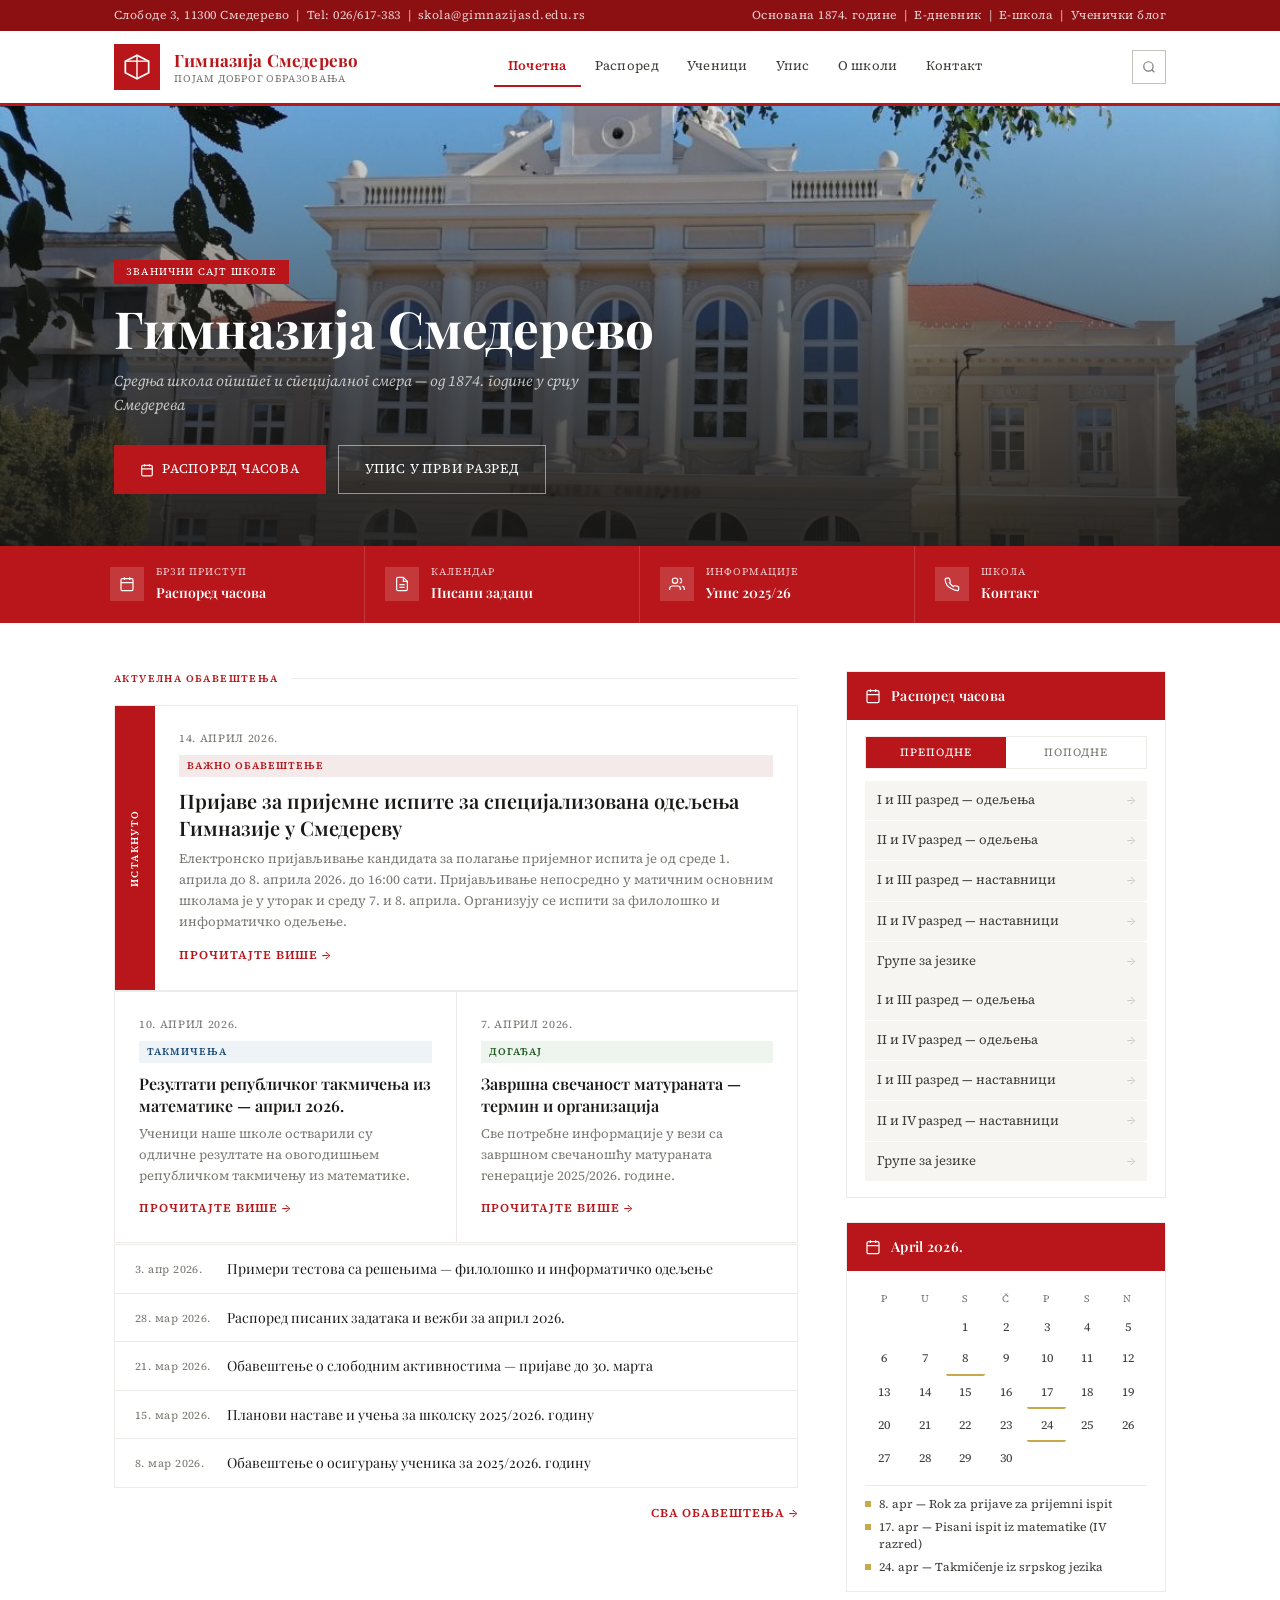
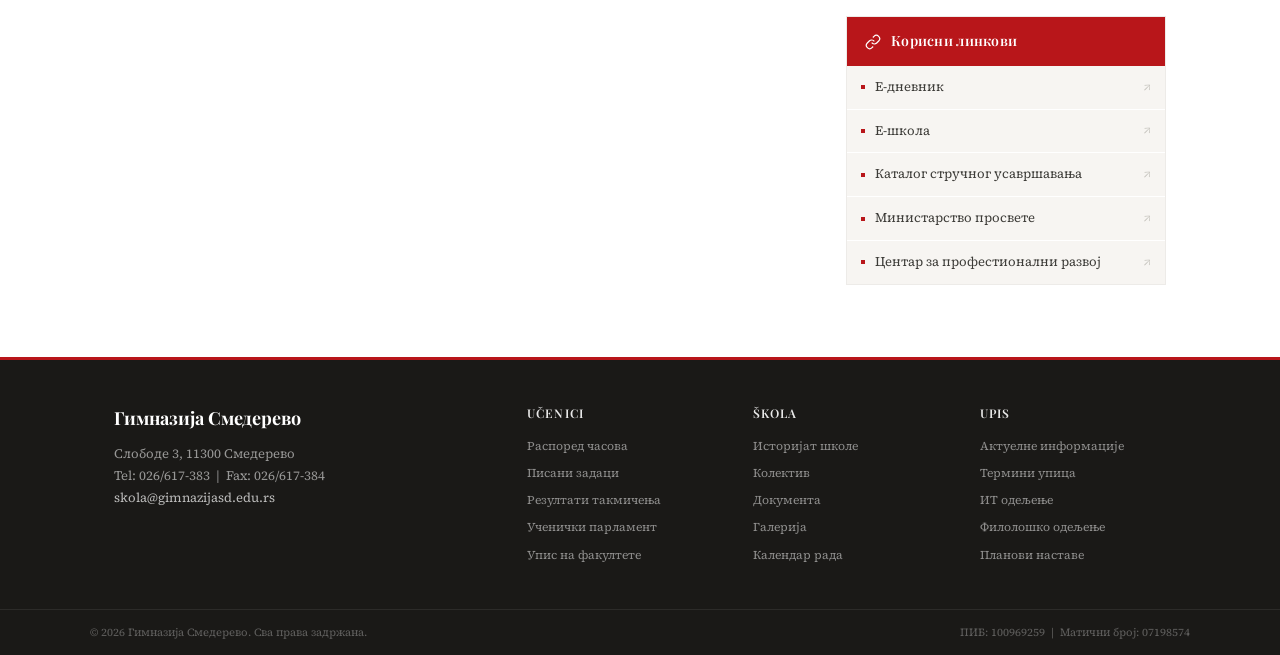
==== index.html @ f4fc1eac "Add files via upload" ====
<!DOCTYPE html>
<html lang="sr">
<head>
  <meta charset="UTF-8">
  <meta name="viewport" content="width=device-width, initial-scale=1.0">
  <title>Гимназија Смедерево</title>
  <link rel="stylesheet" href="style.css">
  <link href="https://fonts.googleapis.com/css2?family=Playfair+Display:wght@400;600;700&family=Source+Serif+4:ital,wght@0,300;0,400;0,600;1,400&display=swap" rel="stylesheet">
</head>
<body>

  <!-- TOP STRIP -->
  <div class="top-strip">
    <div class="top-strip-inner">
      <span>Слободе 3, 11300 Смедерево &nbsp;|&nbsp; Tel: 026/617-383 &nbsp;|&nbsp; <a href="mailto:skola@gimnazijasd.edu.rs">skola@gimnazijasd.edu.rs</a></span>
      <span>Основана 1874. године &nbsp;|&nbsp; <a href="https://www.ednevnik.rs" target="_blank">Е-дневник</a> &nbsp;|&nbsp; <a href="https://www.e-skola.rs" target="_blank">Е-школа</a> &nbsp;|&nbsp; <a href="https://ocimamladih.wixstudio.com/blog" target="_blank">Ученички блог</a></span>
    </div>
  </div>

  <!-- HEADER -->
  <header>
    <div class="header-inner">
      <a class="logo" href="index.html">
        <div class="logo-emblem">
          <svg viewBox="0 0 24 24" xmlns="http://www.w3.org/2000/svg">
            <polygon points="12,2 2,7 2,17 12,22 22,17 22,7" fill="none" stroke="white" stroke-width="1.5"/>
            <line x1="12" y1="2" x2="12" y2="22" stroke="white" stroke-width="1.2"/>
            <line x1="2" y1="7" x2="22" y2="7" stroke="white" stroke-width="1.2"/>
          </svg>
        </div>
        <div class="logo-text">
          <span class="logo-name">Гимназија Смедерево</span>
          <span class="logo-tagline">Појам доброг образовања</span>
        </div>
      </a>

      <nav id="main-nav">
        <a href="index.html" class="active">Почетна</a>
        <a href="raspored.html">Распоред</a>
        <a href="ucenici.html">Ученици</a>
        <a href="upis.html">Упис</a>
        <a href="o-skoli.html">О школи</a>
        <a href="kontakt.html">Контакт</a>
      </nav>

      <div class="header-right">
        <button class="nav-search" id="search-btn" aria-label="Претрага">
          <svg viewBox="0 0 24 24" fill="none" stroke-width="2" xmlns="http://www.w3.org/2000/svg">
            <circle cx="11" cy="11" r="8"/>
            <path d="M21 21l-4.35-4.35"/>
          </svg>
        </button>
        <button class="hamburger" id="hamburger" aria-label="Отвори мени" aria-expanded="false">
          <span></span>
          <span></span>
          <span></span>
        </button>
      </div>
    </div>

    <!-- SEARCH BAR (hidden by default) -->
    <div class="search-bar" id="search-bar">
      <div class="search-bar-inner">
        <svg viewBox="0 0 24 24" fill="none" stroke-width="2" xmlns="http://www.w3.org/2000/svg">
          <circle cx="11" cy="11" r="8"/><path d="M21 21l-4.35-4.35"/>
        </svg>
        <input type="text" id="search-input" placeholder="Претражите сајт..." autocomplete="off">
        <button id="search-close" aria-label="Затвори претрагу">✕</button>
      </div>
    </div>
  </header>

  <!-- HERO -->
  <section class="hero">
    <div class="hero-overlay">
    </div>
    <div class="hero-content">
      <span class="hero-badge">Званични сајт школе</span>
      <h1 class="hero-title">Гимназија Смедерево</h1>
      <p class="hero-sub">Средња школа општег и специјалног смера — од 1874. године у срцу Смедерева</p>
      <div class="hero-ctas">
        <a href="raspored.html" class="btn-primary">
          <svg width="14" height="14" viewBox="0 0 24 24" stroke="white" fill="none" stroke-width="2">
            <rect x="3" y="4" width="18" height="18" rx="2"/>
            <path d="M16 2v4M8 2v4M3 10h18"/>
          </svg>
          Распоред часова
        </a>
        <a href="upis.html" class="btn-outline">Упис у први разред</a>
      </div>
    </div>
  </section>

  <!-- QUICK ACCESS BAR -->
  <div class="quick-bar">
    <div class="quick-bar-inner">
      <a class="quick-item" href="raspored.html">
        <div class="quick-icon">
          <svg viewBox="0 0 24 24" fill="none" stroke="white" stroke-width="1.8">
            <rect x="3" y="4" width="18" height="18" rx="2"/>
            <path d="M16 2v4M8 2v4M3 10h18M8 14h.01M12 14h.01M16 14h.01M8 18h.01M12 18h.01"/>
          </svg>
        </div>
        <div>
          <span class="quick-label">Брзи приступ</span>
          <span class="quick-title">Распоред часова</span>
        </div>
      </a>
      <a class="quick-item" href="ucenici.html#pisani">
        <div class="quick-icon">
          <svg viewBox="0 0 24 24" fill="none" stroke="white" stroke-width="1.8">
            <path d="M14 2H6a2 2 0 0 0-2 2v16a2 2 0 0 0 2 2h12a2 2 0 0 0 2-2V8z"/>
            <polyline points="14,2 14,8 20,8"/>
            <line x1="16" y1="13" x2="8" y2="13"/>
            <line x1="16" y1="17" x2="8" y2="17"/>
          </svg>
        </div>
        <div>
          <span class="quick-label">Календар</span>
          <span class="quick-title">Писани задаци</span>
        </div>
      </a>
      <a class="quick-item" href="upis.html">
        <div class="quick-icon">
          <svg viewBox="0 0 24 24" fill="none" stroke="white" stroke-width="1.8">
            <path d="M17 21v-2a4 4 0 0 0-4-4H5a4 4 0 0 0-4 4v2"/>
            <circle cx="9" cy="7" r="4"/>
            <path d="M23 21v-2a4 4 0 0 0-3-3.87M16 3.13a4 4 0 0 1 0 7.75"/>
          </svg>
        </div>
        <div>
          <span class="quick-label">Информације</span>
          <span class="quick-title">Упис 2025/26</span>
        </div>
      </a>
      <a class="quick-item" href="kontakt.html">
        <div class="quick-icon">
          <svg viewBox="0 0 24 24" fill="none" stroke="white" stroke-width="1.8">
            <path d="M22 16.92v3a2 2 0 0 1-2.18 2 19.79 19.79 0 0 1-8.63-3.07A19.5 19.5 0 0 1 4.69 14a19.79 19.79 0 0 1-3.07-8.67A2 2 0 0 1 3.6 3.24h3a2 2 0 0 1 2 1.72c.127.96.361 1.903.7 2.81a2 2 0 0 1-.45 2.11L8.09 10a16 16 0 0 0 5.91 5.91l.83-.83a2 2 0 0 1 2.11-.45c.907.339 1.85.573 2.81.7A2 2 0 0 1 21.73 17z"/>
          </svg>
        </div>
        <div>
          <span class="quick-label">Школа</span>
          <span class="quick-title">Контакт</span>
        </div>
      </a>
    </div>
  </div>

  <!-- MAIN CONTENT -->
  <div class="content-wrap">
    <main>
      <p class="section-label">Актуелна обавештења</p>

      <!-- FEATURED NEWS -->
      <div class="news-featured">
        <article class="news-card featured">
          <div class="news-featured-label">Истакнуто</div>
          <div class="news-card-body">
            <span class="news-date">14. април 2026.</span>
            <span class="news-category urgent">Важно обавештење</span>
            <h2 class="news-headline">Пријаве за пријемне испите за специјализована одељења Гимназије у Смедереву</h2>
            <p class="news-excerpt">Електронско пријављивање кандидата за полагање пријемног испита је од среде 1. априла до 8. априла 2026. до 16:00 сати. Пријављивање непосредно у матичним основним школама је у уторак и среду 7. и 8. априла. Организују се испити за филолошко и информатичко одељење.</p>
            <a href="vest.html?id=1" class="link-arrow" style="margin-top:14px;display:inline-flex">Прочитајте више →</a>
          </div>
        </article>

        <article class="news-card">
          <span class="news-date">10. април 2026.</span>
          <span class="news-category info">Такмичења</span>
          <h3 class="news-headline">Резултати републичког такмичења из математике — април 2026.</h3>
          <p class="news-excerpt">Ученици наше школе остварили су одличне резултате на овогодишњем републичком такмичењу из математике.</p>
          <a href="vest.html?id=2" class="link-arrow" style="margin-top:12px;display:inline-flex">Прочитајте више →</a>
        </article>

        <article class="news-card">
          <span class="news-date">7. април 2026.</span>
          <span class="news-category event">Догађај</span>
          <h3 class="news-headline">Завршна свечаност матураната — термин и организација</h3>
          <p class="news-excerpt">Све потребне информације у вези са завршном свечаношћу матураната генерације 2025/2026. године.</p>
          <a href="vest.html?id=3" class="link-arrow" style="margin-top:12px;display:inline-flex">Прочитајте више →</a>
        </article>
      </div>

      <!-- NEWS LIST -->
      <div class="news-list">
        <article class="news-list-item">
          <span class="news-list-date">3. апр 2026.</span>
          <a href="vest.html?id=4" class="news-list-title">Примери тестова са решењима — филолошко и информатичко одељење</a>
        </article>
        <article class="news-list-item">
          <span class="news-list-date">28. мар 2026.</span>
          <a href="vest.html?id=5" class="news-list-title">Распоред писаних задатака и вежби за април 2026.</a>
        </article>
        <article class="news-list-item">
          <span class="news-list-date">21. мар 2026.</span>
          <a href="vest.html?id=6" class="news-list-title">Обавештење о слободним активностима — пријаве до 30. марта</a>
        </article>
        <article class="news-list-item">
          <span class="news-list-date">15. мар 2026.</span>
          <a href="vest.html?id=7" class="news-list-title">Планови наставе и учења за школску 2025/2026. годину</a>
        </article>
        <article class="news-list-item">
          <span class="news-list-date">8. мар 2026.</span>
          <a href="vest.html?id=8" class="news-list-title">Обавештење о осигурању ученика за 2025/2026. годину</a>
        </article>
      </div>

      <div class="news-more">
        <a class="link-arrow" href="vesti.html">Сва обавештења →</a>
      </div>
    </main>

    <!-- SIDEBAR -->
    <aside class="sidebar">

      <!-- SCHEDULE WIDGET -->
      <div class="widget">
        <div class="widget-header">
          <svg viewBox="0 0 24 24" fill="none" stroke="white" stroke-width="1.8">
            <rect x="3" y="4" width="18" height="18" rx="2"/>
            <path d="M16 2v4M8 2v4M3 10h18"/>
          </svg>
          <span class="widget-header-title">Распоред часова</span>
        </div>
        <div class="widget-body">
          <div class="schedule-tabs">
            <button class="stab active" data-tab="pre">Преподне</button>
            <button class="stab" data-tab="pop">Поподне</button>
          </div>
          <div id="tab-pre" class="schedule-list">
            <a class="schedule-item" href="raspored.html">
              <span class="schedule-item-name">I и III разред — одељења</span>
              <span class="schedule-item-arrow">→</span>
            </a>
            <a class="schedule-item" href="raspored.html">
              <span class="schedule-item-name">II и IV разред — одељења</span>
              <span class="schedule-item-arrow">→</span>
            </a>
            <a class="schedule-item" href="raspored.html">
              <span class="schedule-item-name">I и III разред — наставници</span>
              <span class="schedule-item-arrow">→</span>
            </a>
            <a class="schedule-item" href="raspored.html">
              <span class="schedule-item-name">II и IV разред — наставници</span>
              <span class="schedule-item-arrow">→</span>
            </a>
            <a class="schedule-item" href="raspored.html">
              <span class="schedule-item-name">Групе за језике</span>
              <span class="schedule-item-arrow">→</span>
            </a>
          </div>
          <div id="tab-pop" class="schedule-list" hidden>
            <a class="schedule-item" href="raspored.html">
              <span class="schedule-item-name">I и III разред — одељења</span>
              <span class="schedule-item-arrow">→</span>
            </a>
            <a class="schedule-item" href="raspored.html">
              <span class="schedule-item-name">II и IV разред — одељења</span>
              <span class="schedule-item-arrow">→</span>
            </a>
            <a class="schedule-item" href="raspored.html">
              <span class="schedule-item-name">I и III разред — наставници</span>
              <span class="schedule-item-arrow">→</span>
            </a>
            <a class="schedule-item" href="raspored.html">
              <span class="schedule-item-name">II и IV разред — наставници</span>
              <span class="schedule-item-arrow">→</span>
            </a>
            <a class="schedule-item" href="raspored.html">
              <span class="schedule-item-name">Групе за језике</span>
              <span class="schedule-item-arrow">→</span>
            </a>
          </div>
        </div>
      </div>

      <!-- CALENDAR WIDGET -->
      <div class="widget">
        <div class="widget-header">
          <svg viewBox="0 0 24 24" fill="none" stroke="white" stroke-width="1.8">
            <rect x="3" y="4" width="18" height="18" rx="2"/>
            <path d="M16 2v4M8 2v4M3 10h18"/>
          </svg>
          <span class="widget-header-title" id="cal-title">Април 2026.</span>
        </div>
        <div class="widget-body">
          <div class="mini-cal">
            <div class="cal-grid" id="cal-grid"></div>
            <div class="cal-events" id="cal-events"></div>
          </div>
        </div>
      </div>

      <!-- USEFUL LINKS WIDGET -->
      <div class="widget">
        <div class="widget-header">
          <svg viewBox="0 0 24 24" fill="none" stroke="white" stroke-width="1.8">
            <path d="M10 13a5 5 0 0 0 7.54.54l3-3a5 5 0 0 0-7.07-7.07l-1.72 1.71"/>
            <path d="M14 11a5 5 0 0 0-7.54-.54l-3 3a5 5 0 0 0 7.07 7.07l1.71-1.71"/>
          </svg>
          <span class="widget-header-title">Корисни линкови</span>
        </div>
        <div class="widget-body widget-body--no-pad">
          <div class="quick-links">
            <a class="qlink" href="https://www.ednevnik.rs" target="_blank">
              <div class="qlink-left"><div class="qlink-dot"></div><span class="qlink-text">Е-дневник</span></div>
              <span class="qlink-arrow">↗</span>
            </a>
            <a class="qlink" href="https://www.e-skola.rs" target="_blank">
              <div class="qlink-left"><div class="qlink-dot"></div><span class="qlink-text">Е-школа</span></div>
              <span class="qlink-arrow">↗</span>
            </a>
            <a class="qlink" href="https://www.zuov.gov.rs" target="_blank">
              <div class="qlink-left"><div class="qlink-dot"></div><span class="qlink-text">Каталог стручног усавршавања</span></div>
              <span class="qlink-arrow">↗</span>
            </a>
            <a class="qlink" href="https://www.mpn.gov.rs" target="_blank">
              <div class="qlink-left"><div class="qlink-dot"></div><span class="qlink-text">Министарство просвете</span></div>
              <span class="qlink-arrow">↗</span>
            </a>
            <a class="qlink" href="https://www.cpo.rs" target="_blank">
              <div class="qlink-left"><div class="qlink-dot"></div><span class="qlink-text">Центар за профестионални развој</span></div>
              <span class="qlink-arrow">↗</span>
            </a>
          </div>
        </div>
      </div>

    </aside>
  </div>

  <!-- FOOTER -->
  <footer>
    <div class="footer-top-border"></div>
    <div class="footer-inner">
      <div class="footer-brand">
        <div class="footer-logo-name">Гимназија Смедерево</div>
        <p>Слободе 3, 11300 Смедерево<br>
          Tel: 026/617-383 &nbsp;|&nbsp; Fax: 026/617-384<br>
          <a href="mailto:skola@gimnazijasd.edu.rs">skola@gimnazijasd.edu.rs</a>
        </p>
      </div>
      <div class="footer-col">
        <h4>Učenici</h4>
        <a href="raspored.html">Распоред часова</a>
        <a href="ucenici.html#pisani">Писани задаци</a>
        <a href="ucenici.html#takmicenja">Резултати такмичења</a>
        <a href="ucenici.html#parlament">Ученички парламент</a>
        <a href="ucenici.html#fakulteti">Упис на факултете</a>
      </div>
      <div class="footer-col">
        <h4>Škola</h4>
        <a href="o-skoli.html#istorijat">Историјат школе</a>
        <a href="o-skoli.html#kolektiv">Колектив</a>
        <a href="o-skoli.html#dokumenta">Документа</a>
        <a href="o-skoli.html#galerija">Галерија</a>
        <a href="o-skoli.html#kalendar">Календар рада</a>
      </div>
      <div class="footer-col">
        <h4>Upis</h4>
        <a href="upis.html#aktuelno">Актуелне информације</a>
        <a href="upis.html#termini">Термини упица</a>
        <a href="upis.html#it">ИТ одељење</a>
        <a href="upis.html#filolosko">Филолошко одељење</a>
        <a href="upis.html#planovi">Планови наставе</a>
      </div>
    </div>
    <div class="footer-bottom">
      <div class="footer-bottom-inner">
        <span>© 2026 Гимназија Смедерево. Сва права задржана.</span>
        <span>ПИБ: 100969259 &nbsp;|&nbsp; Матични број: 07198574</span>
      </div>
    </div>
  </footer>

  <script src="script.js"></script>
</body>
</html>
---- style.css ----
/* ============================================================
   GIMNAZIJA SMEDEREVO — style.css
   ============================================================ */

/* --- RESET & ROOT --- */
*, *::before, *::after {
  margin: 0;
  padding: 0;
  box-sizing: border-box;
}

:root {
  --red:        #B8161A;
  --red-dark:   #8C0F12;
  --red-light:  #F5EAEA;
  --gold:       #C8A84B;
  --white:      #FFFFFF;
  --off-white:  #F7F5F2;
  --gray-100:   #EDEBE8;
  --gray-300:   #C4C2BC;
  --gray-500:   #7A7872;
  --gray-700:   #3D3C38;
  --gray-900:   #1A1917;

  --font-display: 'Playfair Display', Georgia, serif;
  --font-body:    'Source Serif 4', Georgia, serif;

  --max-width: 1100px;
  --header-h:  72px;
}

html {
  scroll-behavior: smooth;
}

body {
  font-family: var(--font-body);
  background: var(--white);
  color: var(--gray-900);
  font-size: 16px;
  line-height: 1.6;
}

img {
  max-width: 100%;
  display: block;
}

a {
  color: inherit;
  text-decoration: none;
}

/* ============================================================
   TOP STRIP
   ============================================================ */
.top-strip {
  background: var(--red-dark);
  color: rgba(255, 255, 255, 0.8);
  font-size: 12px;
  padding: 6px 0;
  letter-spacing: 0.04em;
}

.top-strip-inner {
  max-width: var(--max-width);
  margin: 0 auto;
  padding: 0 24px;
  display: flex;
  justify-content: space-between;
  align-items: center;
  gap: 12px;
}

.top-strip a {
  color: rgba(255, 255, 255, 0.8);
  text-decoration: none;
  transition: color 0.15s;
}

.top-strip a:hover {
  color: #fff;
}

/* ============================================================
   HEADER
   ============================================================ */
header {
  background: var(--white);
  border-bottom: 3px solid var(--red);
  position: sticky;
  top: 0;
  z-index: 200;
}

.header-inner {
  max-width: var(--max-width);
  margin: 0 auto;
  padding: 0 24px;
  display: flex;
  align-items: center;
  justify-content: space-between;
  height: var(--header-h);
  gap: 24px;
}

/* Logo */
.logo {
  display: flex;
  align-items: center;
  gap: 14px;
  text-decoration: none;
  flex-shrink: 0;
}

.logo-emblem {
  width: 46px;
  height: 46px;
  background: var(--red);
  display: flex;
  align-items: center;
  justify-content: center;
  flex-shrink: 0;
}

.logo-emblem svg {
  width: 28px;
  height: 28px;
}

.logo-text {
  display: flex;
  flex-direction: column;
  line-height: 1.1;
}

.logo-name {
  font-family: var(--font-display);
  font-size: 17px;
  font-weight: 700;
  color: var(--red);
  letter-spacing: 0.01em;
}

.logo-tagline {
  font-size: 10px;
  color: var(--gray-500);
  letter-spacing: 0.08em;
  text-transform: uppercase;
  margin-top: 3px;
}

/* Nav */
nav {
  display: flex;
  align-items: center;
}

nav a {
  font-family: var(--font-body);
  font-size: 13px;
  color: var(--gray-700);
  text-decoration: none;
  padding: 8px 14px;
  letter-spacing: 0.02em;
  border-bottom: 2px solid transparent;
  white-space: nowrap;
  transition: color 0.15s, border-color 0.15s;
}

nav a:hover {
  color: var(--red);
  border-bottom-color: var(--red);
}

nav a.active {
  color: var(--red);
  border-bottom-color: var(--red);
  font-weight: 600;
}

/* Header right controls */
.header-right {
  display: flex;
  align-items: center;
  gap: 8px;
  flex-shrink: 0;
}

.nav-search {
  width: 34px;
  height: 34px;
  background: none;
  border: 1px solid var(--gray-300);
  cursor: pointer;
  display: flex;
  align-items: center;
  justify-content: center;
  transition: border-color 0.15s;
}

.nav-search:hover {
  border-color: var(--red);
}

.nav-search svg {
  width: 14px;
  height: 14px;
  stroke: var(--gray-500);
}

.hamburger {
  display: none;
  background: none;
  border: none;
  cursor: pointer;
  padding: 6px;
  flex-direction: column;
  gap: 5px;
}

.hamburger span {
  display: block;
  width: 22px;
  height: 2px;
  background: var(--gray-700);
  transition: all 0.25s;
}

.hamburger.open span:nth-child(1) {
  transform: translateY(7px) rotate(45deg);
}
.hamburger.open span:nth-child(2) {
  opacity: 0;
}
.hamburger.open span:nth-child(3) {
  transform: translateY(-7px) rotate(-45deg);
}

/* Search bar */
.search-bar {
  display: none;
  background: var(--off-white);
  border-top: 1px solid var(--gray-100);
  padding: 12px 0;
}

.search-bar.open {
  display: block;
}

.search-bar-inner {
  max-width: var(--max-width);
  margin: 0 auto;
  padding: 0 24px;
  display: flex;
  align-items: center;
  gap: 12px;
}

.search-bar-inner svg {
  width: 16px;
  height: 16px;
  stroke: var(--gray-500);
  flex-shrink: 0;
}

.search-bar-inner input {
  flex: 1;
  border: none;
  background: none;
  font-family: var(--font-body);
  font-size: 15px;
  color: var(--gray-900);
  outline: none;
}

.search-bar-inner input::placeholder {
  color: var(--gray-300);
}

#search-close {
  background: none;
  border: none;
  cursor: pointer;
  font-size: 14px;
  color: var(--gray-500);
  padding: 4px 8px;
  transition: color 0.15s;
}

#search-close:hover {
  color: var(--red);
}

/* ============================================================
   HERO
   ============================================================ */
.hero {
  position: relative;
  min-height: 440px;
  display: flex;
  align-items: flex-end;
  background-color: var(--gray-900);
  background-image: url('gimnazija_banner.jpg');
  background-size: cover;
  background-position: 50% 25%;
}

.hero-overlay {
  position: absolute;
  inset: 0;
  background: linear-gradient(
    to bottom,
    rgba(26, 25, 23, 0.1) 0%,
    rgba(26, 25, 23, 0.65) 60%,
    rgba(26, 25, 23, 0.88) 100%
  );
}

.hero-content {
  position: relative;
  max-width: var(--max-width);
  margin: 0 auto;
  padding: 0 24px 52px;
  width: 100%;
}

.hero-badge {
  display: inline-block;
  background: var(--red);
  color: white;
  font-size: 10px;
  letter-spacing: 0.12em;
  text-transform: uppercase;
  padding: 4px 12px;
  margin-bottom: 16px;
  font-family: var(--font-body);
}

.hero-title {
  font-family: var(--font-display);
  font-size: clamp(28px, 4vw, 52px);
  font-weight: 700;
  color: white;
  line-height: 1.12;
  max-width: 600px;
  margin-bottom: 12px;
}

.hero-sub {
  font-size: 15px;
  color: rgba(255, 255, 255, 0.72);
  max-width: 480px;
  margin-bottom: 28px;
  font-style: italic;
}

.hero-ctas {
  display: flex;
  gap: 12px;
  flex-wrap: wrap;
}

/* Buttons */
.btn-primary {
  background: var(--red);
  color: white;
  border: none;
  padding: 13px 26px;
  font-family: var(--font-body);
  font-size: 13px;
  letter-spacing: 0.06em;
  text-transform: uppercase;
  cursor: pointer;
  text-decoration: none;
  display: inline-flex;
  align-items: center;
  gap: 8px;
  transition: background 0.15s;
}

.btn-primary:hover {
  background: var(--red-dark);
}

.btn-outline {
  background: transparent;
  color: white;
  border: 1px solid rgba(255, 255, 255, 0.5);
  padding: 13px 26px;
  font-family: var(--font-body);
  font-size: 13px;
  letter-spacing: 0.06em;
  text-transform: uppercase;
  cursor: pointer;
  text-decoration: none;
  display: inline-flex;
  align-items: center;
  gap: 8px;
  transition: all 0.15s;
}

.btn-outline:hover {
  border-color: white;
  background: rgba(255, 255, 255, 0.08);
}

/* ============================================================
   QUICK ACCESS BAR
   ============================================================ */
.quick-bar {
  background: var(--red);
}

.quick-bar-inner {
  max-width: var(--max-width);
  margin: 0 auto;
  display: grid;
  grid-template-columns: repeat(4, 1fr);
}

.quick-item {
  padding: 18px 20px;
  border-right: 1px solid rgba(255, 255, 255, 0.15);
  cursor: pointer;
  display: flex;
  align-items: center;
  gap: 12px;
  text-decoration: none;
  transition: background 0.15s;
}

.quick-item:last-child {
  border-right: none;
}

.quick-item:hover {
  background: var(--red-dark);
}

.quick-icon {
  width: 34px;
  height: 34px;
  background: rgba(255, 255, 255, 0.15);
  display: flex;
  align-items: center;
  justify-content: center;
  flex-shrink: 0;
}

.quick-icon svg {
  width: 16px;
  height: 16px;
}

.quick-label {
  color: rgba(255, 255, 255, 0.75);
  font-size: 10px;
  text-transform: uppercase;
  letter-spacing: 0.1em;
  display: block;
  margin-bottom: 2px;
}

.quick-title {
  color: white;
  font-family: var(--font-display);
  font-size: 14px;
  font-weight: 600;
  display: block;
}

/* ============================================================
   CONTENT LAYOUT
   ============================================================ */
.content-wrap {
  max-width: var(--max-width);
  margin: 0 auto;
  padding: 48px 24px;
  display: grid;
  grid-template-columns: 1fr 320px;
  gap: 48px;
}

/* ============================================================
   SECTION LABEL
   ============================================================ */
.section-label {
  font-size: 10px;
  text-transform: uppercase;
  letter-spacing: 0.14em;
  color: var(--red);
  font-weight: 600;
  margin-bottom: 18px;
  display: flex;
  align-items: center;
  gap: 12px;
}

.section-label::after {
  content: '';
  flex: 1;
  height: 1px;
  background: var(--gray-100);
}

/* ============================================================
   NEWS — FEATURED GRID
   ============================================================ */
.news-featured {
  display: grid;
  grid-template-columns: 1fr 1fr;
  gap: 1px;
  background: var(--gray-100);
  border: 1px solid var(--gray-100);
  margin-bottom: 1px;
}

.news-card {
  background: var(--white);
  padding: 24px;
  transition: background 0.15s;
  display: flex;
  flex-direction: column;
}

.news-card:hover {
  background: var(--off-white);
}

.news-card.featured {
  grid-column: 1 / -1;
  display: grid;
  grid-template-columns: auto 1fr;
  padding: 0;
  border-bottom: 1px solid var(--gray-100);
}

.news-card.featured:hover {
  background: var(--off-white);
}

.news-featured-label {
  background: var(--red);
  writing-mode: vertical-rl;
  text-orientation: mixed;
  transform: rotate(180deg);
  padding: 20px 12px;
  font-size: 10px;
  letter-spacing: 0.14em;
  text-transform: uppercase;
  color: white;
  font-weight: 600;
  display: flex;
  align-items: center;
  justify-content: center;
  min-height: 150px;
  flex-shrink: 0;
}

.news-card-body {
  padding: 24px;
  display: flex;
  flex-direction: column;
}

/* News meta */
.news-date {
  font-size: 11px;
  color: var(--gray-500);
  letter-spacing: 0.06em;
  text-transform: uppercase;
  margin-bottom: 8px;
  display: block;
}

.news-category {
  display: inline-block;
  font-size: 10px;
  letter-spacing: 0.1em;
  text-transform: uppercase;
  padding: 3px 8px;
  margin-bottom: 10px;
  font-weight: 600;
}

.news-category.urgent {
  background: var(--red-light);
  color: var(--red);
}

.news-category.info {
  background: #EEF3F8;
  color: #1D4E7A;
}

.news-category.event {
  background: #EEF5EE;
  color: #235D23;
}

.news-headline {
  font-family: var(--font-display);
  font-size: 16px;
  font-weight: 600;
  color: var(--gray-900);
  line-height: 1.35;
  margin-bottom: 8px;
}

.news-card.featured .news-headline {
  font-size: 20px;
}

.news-excerpt {
  font-size: 13px;
  color: var(--gray-500);
  line-height: 1.6;
  flex: 1;
}

/* ============================================================
   NEWS — LIST
   ============================================================ */
.news-list {
  border: 1px solid var(--gray-100);
}

.news-list-item {
  padding: 14px 20px;
  border-bottom: 1px solid var(--gray-100);
  display: flex;
  gap: 16px;
  align-items: flex-start;
  transition: background 0.15s;
}

.news-list-item:last-child {
  border-bottom: none;
}

.news-list-item:hover {
  background: var(--off-white);
}

.news-list-date {
  font-size: 11px;
  color: var(--gray-500);
  white-space: nowrap;
  padding-top: 2px;
  min-width: 76px;
  flex-shrink: 0;
  letter-spacing: 0.04em;
}

.news-list-title {
  font-family: var(--font-display);
  font-size: 14px;
  color: var(--gray-900);
  line-height: 1.4;
  text-decoration: none;
  transition: color 0.15s;
}

.news-list-title:hover {
  color: var(--red);
}

.news-more {
  display: flex;
  align-items: center;
  justify-content: flex-end;
  margin-top: 16px;
}

/* Shared arrow link */
.link-arrow {
  font-size: 12px;
  letter-spacing: 0.08em;
  text-transform: uppercase;
  color: var(--red);
  text-decoration: none;
  display: inline-flex;
  align-items: center;
  gap: 6px;
  font-weight: 600;
  transition: color 0.15s;
}

.link-arrow:hover {
  color: var(--red-dark);
}

/* ============================================================
   SIDEBAR
   ============================================================ */
.sidebar {
  display: flex;
  flex-direction: column;
  gap: 24px;
}

/* ============================================================
   WIDGETS
   ============================================================ */
.widget {
  background: var(--white);
  border: 1px solid var(--gray-100);
}

.widget-header {
  background: var(--red);
  padding: 13px 18px;
  display: flex;
  align-items: center;
  gap: 10px;
}

.widget-header svg {
  width: 16px;
  height: 16px;
  flex-shrink: 0;
}

.widget-header-title {
  font-family: var(--font-display);
  font-size: 14px;
  font-weight: 600;
  color: white;
  letter-spacing: 0.02em;
}

.widget-body {
  padding: 16px 18px;
}

.widget-body--no-pad {
  padding: 0;
}

/* Schedule tabs */
.schedule-tabs {
  display: flex;
  gap: 0;
  margin-bottom: 12px;
  border: 1px solid var(--gray-100);
}

.stab {
  flex: 1;
  padding: 8px;
  font-size: 11px;
  text-transform: uppercase;
  letter-spacing: 0.08em;
  border: none;
  background: none;
  cursor: pointer;
  transition: all 0.15s;
  color: var(--gray-500);
  font-family: var(--font-body);
}

.stab.active {
  background: var(--red);
  color: white;
}

.stab:not(.active):hover {
  background: var(--off-white);
}

/* Schedule list */
.schedule-list {
  display: flex;
  flex-direction: column;
  gap: 1px;
}

.schedule-item {
  padding: 10px 12px;
  background: var(--off-white);
  display: flex;
  justify-content: space-between;
  align-items: center;
  text-decoration: none;
  transition: background 0.15s;
}

.schedule-item:hover {
  background: var(--gray-100);
}

.schedule-item-name {
  font-size: 13px;
  color: var(--gray-700);
  line-height: 1.3;
}

.schedule-item-arrow {
  font-size: 12px;
  color: var(--gray-300);
  flex-shrink: 0;
  margin-left: 8px;
}

/* ============================================================
   MINI CALENDAR
   ============================================================ */
.mini-cal {
  font-family: var(--font-body);
}

.cal-grid {
  display: grid;
  grid-template-columns: repeat(7, 1fr);
  gap: 2px;
  text-align: center;
}

.cal-day-name {
  font-size: 10px;
  text-transform: uppercase;
  letter-spacing: 0.06em;
  color: var(--gray-500);
  padding: 4px 0;
}

.cal-day {
  font-size: 12px;
  padding: 5px 2px;
  color: var(--gray-700);
  cursor: pointer;
  border-radius: 2px;
  transition: background 0.12s;
}

.cal-day:hover {
  background: var(--gray-100);
}

.cal-day.today {
  background: var(--red);
  color: white;
  font-weight: 600;
}

.cal-day.has-event {
  border-bottom: 2px solid var(--gold);
}

.cal-day.other-month {
  color: var(--gray-300);
}

.cal-events {
  margin-top: 12px;
  border-top: 1px solid var(--gray-100);
  padding-top: 10px;
  display: flex;
  flex-direction: column;
  gap: 6px;
}

.cal-event {
  display: flex;
  gap: 8px;
  align-items: flex-start;
  font-size: 12px;
}

.cal-event-dot {
  width: 6px;
  height: 6px;
  background: var(--gold);
  margin-top: 5px;
  flex-shrink: 0;
}

.cal-event-text {
  color: var(--gray-700);
  line-height: 1.4;
}

/* ============================================================
   QUICK LINKS (sidebar)
   ============================================================ */
.quick-links {
  display: flex;
  flex-direction: column;
  gap: 1px;
}

.qlink {
  display: flex;
  align-items: center;
  justify-content: space-between;
  padding: 11px 14px;
  background: var(--off-white);
  text-decoration: none;
  transition: background 0.15s;
  gap: 8px;
}

.qlink:hover {
  background: var(--gray-100);
}

.qlink-left {
  display: flex;
  align-items: center;
  gap: 10px;
}

.qlink-dot {
  width: 4px;
  height: 4px;
  background: var(--red);
  flex-shrink: 0;
}

.qlink-text {
  font-size: 13px;
  color: var(--gray-700);
}

.qlink-arrow {
  font-size: 12px;
  color: var(--gray-300);
  flex-shrink: 0;
}

/* ============================================================
   FOOTER
   ============================================================ */
footer {
  background: var(--gray-900);
  color: rgba(255, 255, 255, 0.6);
  margin-top: 24px;
}

.footer-top-border {
  height: 3px;
  background: var(--red);
}

.footer-inner {
  max-width: var(--max-width);
  margin: 0 auto;
  padding: 44px 24px 36px;
  display: grid;
  grid-template-columns: 2fr 1fr 1fr 1fr;
  gap: 40px;
}

.footer-brand .footer-logo-name {
  font-family: var(--font-display);
  font-size: 18px;
  font-weight: 700;
  color: white;
  margin-bottom: 10px;
}

.footer-brand p {
  font-size: 13px;
  line-height: 1.7;
  color: rgba(255, 255, 255, 0.55);
}

.footer-brand a {
  color: rgba(255, 255, 255, 0.7);
  text-decoration: none;
  transition: color 0.15s;
}

.footer-brand a:hover {
  color: white;
}

.footer-col h4 {
  font-family: var(--font-display);
  font-size: 12px;
  font-weight: 600;
  color: rgba(255, 255, 255, 0.9);
  margin-bottom: 14px;
  text-transform: uppercase;
  letter-spacing: 0.1em;
}

.footer-col a {
  display: block;
  font-size: 12px;
  color: rgba(255, 255, 255, 0.5);
  text-decoration: none;
  margin-bottom: 8px;
  transition: color 0.15s;
}

.footer-col a:hover {
  color: rgba(255, 255, 255, 0.9);
}

.footer-bottom {
  border-top: 1px solid rgba(255, 255, 255, 0.08);
  padding: 14px 24px;
}

.footer-bottom-inner {
  max-width: var(--max-width);
  margin: 0 auto;
  display: flex;
  justify-content: space-between;
  align-items: center;
  font-size: 11px;
  color: rgba(255, 255, 255, 0.3);
  gap: 16px;
}

/* ============================================================
   RESPONSIVE — TABLET (≤ 900px)
   ============================================================ */
@media (max-width: 900px) {
  .content-wrap {
    grid-template-columns: 1fr;
    padding: 32px 20px;
    gap: 36px;
  }

  .footer-inner {
    grid-template-columns: 1fr 1fr;
    gap: 28px;
  }
}

/* ============================================================
   RESPONSIVE — MOBILE (≤ 768px)
   ============================================================ */
@media (max-width: 768px) {
  :root {
    --header-h: 60px;
  }

  /* Top strip */
  .top-strip-inner {
    flex-direction: column;
    gap: 3px;
    text-align: center;
  }

  /* Header */
  .hamburger {
    display: flex;
  }

  .nav-search {
    display: none;
  }

  nav {
    display: none;
    position: absolute;
    top: var(--header-h);
    left: 0;
    right: 0;
    background: white;
    border-bottom: 3px solid var(--red);
    flex-direction: column;
    align-items: stretch;
    padding: 8px 0;
    box-shadow: 0 6px 20px rgba(0, 0, 0, 0.12);
    z-index: 199;
  }

  nav.open {
    display: flex;
  }

  nav a {
    padding: 13px 24px;
    border-bottom: none;
    border-left: 3px solid transparent;
    font-size: 15px;
  }

  nav a.active,
  nav a:hover {
    border-left-color: var(--red);
    border-bottom: none;
    background: var(--off-white);
  }

  /* Hero */
  .hero {
    min-height: 340px;
  }

  .hero-content {
    padding: 0 20px 36px;
  }

  /* Quick bar */
  .quick-bar-inner {
    grid-template-columns: 1fr 1fr;
  }

  .quick-item {
    border-bottom: 1px solid rgba(255, 255, 255, 0.12);
  }

  .quick-item:nth-child(odd) {
    border-right: 1px solid rgba(255, 255, 255, 0.15);
  }

  .quick-item:nth-child(even) {
    border-right: none;
  }

  /* Featured news */
  .news-featured {
    grid-template-columns: 1fr;
  }

  .news-card.featured {
    grid-template-columns: 1fr;
  }

  .news-featured-label {
    writing-mode: horizontal-tb;
    transform: none;
    min-height: auto;
    padding: 10px 18px;
  }

  /* Footer */
  .footer-inner {
    grid-template-columns: 1fr;
    gap: 28px;
    padding: 32px 20px;
  }

  .footer-bottom-inner {
    flex-direction: column;
    gap: 6px;
    text-align: center;
  }
}

/* ============================================================
   RESPONSIVE — SMALL MOBILE (≤ 480px)
   ============================================================ */
@media (max-width: 480px) {
  .quick-bar-inner {
    grid-template-columns: 1fr;
  }

  .quick-item {
    border-right: none !important;
  }

  .hero-ctas {
    flex-direction: column;
  }

  .btn-primary,
  .btn-outline {
    justify-content: center;
    text-align: center;
  }

  .content-wrap {
    padding: 24px 16px;
  }

  .news-list-date {
    display: none;
  }
}

/* ============================================================
   MODAL OVERLAY
   ============================================================ */
.modal-overlay {
  position: fixed;
  inset: 0;
  background: rgba(26, 25, 23, 0.72);
  z-index: 600;
  display: flex;
  align-items: center;
  justify-content: center;
  padding: 24px;
  opacity: 0;
  pointer-events: none;
  transition: opacity 0.25s;
  backdrop-filter: blur(3px);
}

.modal-overlay.open {
  opacity: 1;
  pointer-events: all;
}

.modal {
  background: var(--white);
  max-width: 700px;
  width: 100%;
  max-height: 88vh;
  overflow-y: auto;
  transform: translateY(28px);
  transition: transform 0.28s cubic-bezier(0.22, 1, 0.36, 1);
}

.modal-overlay.open .modal {
  transform: translateY(0);
}

.modal-header {
  background: var(--red);
  padding: 24px 28px;
  position: sticky;
  top: 0;
  z-index: 1;
  display: flex;
  align-items: flex-start;
  justify-content: space-between;
  gap: 16px;
}

.modal-header-text {
  flex: 1;
}

.modal-header-cat {
  display: inline-block;
  background: rgba(255, 255, 255, 0.18);
  color: rgba(255, 255, 255, 0.92);
  font-size: 10px;
  letter-spacing: 0.1em;
  text-transform: uppercase;
  padding: 3px 9px;
  margin-bottom: 9px;
  font-weight: 600;
}

.modal-header-title {
  font-family: var(--font-display);
  font-size: 20px;
  color: white;
  font-weight: 600;
  line-height: 1.3;
}

.modal-close {
  background: rgba(255, 255, 255, 0.15);
  border: none;
  cursor: pointer;
  color: white;
  font-size: 16px;
  width: 32px;
  height: 32px;
  display: flex;
  align-items: center;
  justify-content: center;
  flex-shrink: 0;
  transition: background 0.15s;
}

.modal-close:hover {
  background: rgba(255, 255, 255, 0.28);
}

.modal-meta {
  padding: 14px 28px;
  border-bottom: 1px solid var(--gray-100);
  display: flex;
  gap: 18px;
  align-items: center;
  flex-wrap: wrap;
  background: var(--off-white);
}

.modal-meta-item {
  display: flex;
  align-items: center;
  gap: 6px;
  font-size: 12px;
  color: var(--gray-500);
}

.modal-body {
  padding: 28px 28px 36px;
  font-size: 15px;
  line-height: 1.82;
  color: var(--gray-700);
}

.modal-body p {
  margin-bottom: 16px;
}

.modal-body p:last-child {
  margin-bottom: 0;
}

.modal-body ul {
  margin: 4px 0 16px 20px;
}

.modal-body li {
  margin-bottom: 7px;
}

.modal-highlight {
  background: var(--red-light);
  border-left: 3px solid var(--red);
  padding: 14px 18px;
  margin: 18px 0;
  font-size: 14px;
  font-weight: 600;
  color: var(--red-dark);
}

/* ============================================================
   PAGE HEADER (inner pages)
   ============================================================ */
.page-header {
  background: var(--gray-900);
  padding: 56px 0 48px;
  position: relative;
  overflow: hidden;
}

.page-header::before {
  content: '';
  position: absolute;
  inset: 0;
  background: linear-gradient(135deg, rgba(139, 15, 18, 0.88) 0%, rgba(26, 25, 23, 0.55) 100%);
}

.page-header::after {
  content: '';
  position: absolute;
  right: -100px;
  top: -100px;
  width: 500px;
  height: 500px;
  border: 1px solid rgba(255, 255, 255, 0.04);
  border-radius: 50%;
  pointer-events: none;
}

.page-header-inner {
  max-width: var(--max-width);
  margin: 0 auto;
  padding: 0 24px;
  position: relative;
}

.page-breadcrumb {
  display: flex;
  align-items: center;
  gap: 8px;
  margin-bottom: 18px;
  font-size: 12px;
  color: rgba(255, 255, 255, 0.45);
}

.page-breadcrumb a {
  color: rgba(255, 255, 255, 0.45);
  text-decoration: none;
  transition: color 0.15s;
}

.page-breadcrumb a:hover {
  color: rgba(255, 255, 255, 0.8);
}

.page-breadcrumb-sep {
  font-size: 10px;
  opacity: 0.4;
}

.page-badge {
  display: inline-block;
  background: rgba(255, 255, 255, 0.1);
  border: 1px solid rgba(255, 255, 255, 0.18);
  color: rgba(255, 255, 255, 0.8);
  font-size: 10px;
  letter-spacing: 0.12em;
  text-transform: uppercase;
  padding: 4px 12px;
  margin-bottom: 16px;
}

.page-header h1 {
  font-family: var(--font-display);
  font-size: clamp(26px, 3.8vw, 44px);
  color: white;
  font-weight: 700;
  line-height: 1.15;
  margin-bottom: 12px;
}

.page-header-sub {
  font-size: 15px;
  color: rgba(255, 255, 255, 0.62);
  font-style: italic;
  max-width: 540px;
  line-height: 1.65;
}

/* ============================================================
   PAGE CONTENT WRAP
   ============================================================ */
.page-wrap {
  max-width: var(--max-width);
  margin: 0 auto;
  padding: 48px 24px 72px;
}

.page-section {
  margin-bottom: 64px;
  scroll-margin-top: 88px;
}

.page-section:last-child {
  margin-bottom: 0;
}

.section-heading {
  font-family: var(--font-display);
  font-size: 26px;
  font-weight: 700;
  color: var(--gray-900);
  margin-bottom: 5px;
}

.section-sub {
  font-size: 14px;
  color: var(--gray-500);
  font-style: italic;
  margin-bottom: 28px;
}

/* ============================================================
   ANCHOR NAV
   ============================================================ */
.anchor-nav {
  background: var(--off-white);
  border: 1px solid var(--gray-100);
  border-left: 3px solid var(--red);
  padding: 16px 22px;
  display: flex;
  flex-wrap: wrap;
  gap: 10px 20px;
  align-items: center;
  margin-bottom: 48px;
}

.anchor-nav-label {
  font-size: 10px;
  text-transform: uppercase;
  letter-spacing: 0.12em;
  color: var(--gray-500);
  font-weight: 600;
  flex-shrink: 0;
}

.anchor-nav a {
  font-size: 13px;
  color: var(--gray-700);
  text-decoration: none;
  padding: 2px 0;
  border-bottom: 1px solid transparent;
  transition: all 0.15s;
}

.anchor-nav a:hover {
  color: var(--red);
  border-bottom-color: var(--red);
}

/* ============================================================
   FILTER BAR
   ============================================================ */
.filter-bar {
  display: flex;
  gap: 8px;
  flex-wrap: wrap;
  margin-bottom: 28px;
}

.filter-btn {
  padding: 8px 18px;
  border: 1px solid var(--gray-300);
  background: none;
  font-family: var(--font-body);
  font-size: 12px;
  letter-spacing: 0.06em;
  text-transform: uppercase;
  cursor: pointer;
  color: var(--gray-500);
  transition: all 0.15s;
}

.filter-btn:hover {
  border-color: var(--red);
  color: var(--red);
}

.filter-btn.active {
  background: var(--red);
  border-color: var(--red);
  color: white;
}

/* ============================================================
   NEWS ARCHIVE GRID
   ============================================================ */
.news-archive-grid {
  display: grid;
  grid-template-columns: repeat(2, 1fr);
  gap: 1px;
  background: var(--gray-100);
  border: 1px solid var(--gray-100);
  margin-bottom: 28px;
}

.archive-card {
  background: var(--white);
  padding: 26px;
  display: flex;
  flex-direction: column;
  transition: background 0.15s;
}

.archive-card:hover {
  background: var(--off-white);
}

.archive-card.hide {
  display: none;
}

/* ============================================================
   STATS ROW
   ============================================================ */
.stats-row {
  display: grid;
  grid-template-columns: repeat(4, 1fr);
  gap: 1px;
  background: var(--gray-100);
  border: 1px solid var(--gray-100);
  margin-bottom: 52px;
}

.stat-item {
  background: var(--white);
  padding: 28px 20px;
  text-align: center;
}

.stat-num {
  font-family: var(--font-display);
  font-size: 38px;
  font-weight: 700;
  color: var(--red);
  line-height: 1;
  margin-bottom: 6px;
}

.stat-label {
  font-size: 11px;
  text-transform: uppercase;
  letter-spacing: 0.08em;
  color: var(--gray-500);
  line-height: 1.4;
}

/* ============================================================
   INFO GRID (3 cards)
   ============================================================ */
.info-grid {
  display: grid;
  grid-template-columns: repeat(3, 1fr);
  gap: 18px;
  margin-bottom: 32px;
}

.info-card {
  border: 1px solid var(--gray-100);
  padding: 24px;
  transition: box-shadow 0.2s;
}

.info-card:hover {
  box-shadow: 0 4px 20px rgba(0, 0, 0, 0.07);
}

.info-card-icon {
  width: 44px;
  height: 44px;
  background: var(--red);
  display: flex;
  align-items: center;
  justify-content: center;
  margin-bottom: 16px;
}

.info-card-icon svg {
  width: 20px;
  height: 20px;
  stroke: white;
  fill: none;
}

.info-card-title {
  font-family: var(--font-display);
  font-size: 16px;
  font-weight: 600;
  color: var(--gray-900);
  margin-bottom: 8px;
}

.info-card-text {
  font-size: 13px;
  color: var(--gray-500);
  line-height: 1.65;
}

/* ============================================================
   DEPARTMENT CARDS (upis.html)
   ============================================================ */
.dept-grid {
  display: grid;
  grid-template-columns: 1fr 1fr;
  gap: 1px;
  background: var(--gray-100);
  border: 1px solid var(--gray-100);
  margin-bottom: 40px;
}

.dept-card {
  background: var(--white);
  padding: 36px 32px;
}

.dept-accent {
  width: 40px;
  height: 4px;
  margin-bottom: 20px;
}

.dept-accent.red  { background: var(--red); }
.dept-accent.gold { background: var(--gold); }

.dept-card-title {
  font-family: var(--font-display);
  font-size: 22px;
  font-weight: 700;
  color: var(--gray-900);
  margin-bottom: 5px;
}

.dept-card-subtitle {
  font-size: 11px;
  text-transform: uppercase;
  letter-spacing: 0.1em;
  color: var(--gray-500);
  margin-bottom: 20px;
}

.dept-stat {
  display: flex;
  align-items: baseline;
  gap: 8px;
  margin-bottom: 20px;
}

.dept-stat-num {
  font-family: var(--font-display);
  font-size: 36px;
  font-weight: 700;
  color: var(--red);
  line-height: 1;
}

.dept-stat-label {
  font-size: 13px;
  color: var(--gray-500);
}

.dept-list {
  list-style: none;
  margin: 0;
  padding: 0;
  display: flex;
  flex-direction: column;
  gap: 9px;
}

.dept-list li {
  display: flex;
  gap: 10px;
  align-items: flex-start;
  font-size: 13px;
  color: var(--gray-700);
  line-height: 1.55;
}

.dept-list li::before {
  content: '';
  display: block;
  width: 4px;
  height: 4px;
  background: var(--red);
  margin-top: 7px;
  flex-shrink: 0;
}

/* ============================================================
   SCHEDULE PAGE (raspored.html)
   ============================================================ */
.schedule-page-tabs {
  display: flex;
  gap: 0;
  margin-bottom: 2px;
  border: 1px solid var(--gray-100);
  border-bottom: none;
  max-width: 320px;
}

.sptab {
  flex: 1;
  padding: 11px 20px;
  font-size: 12px;
  text-transform: uppercase;
  letter-spacing: 0.08em;
  border: none;
  border-right: 1px solid var(--gray-100);
  background: var(--off-white);
  cursor: pointer;
  font-family: var(--font-body);
  color: var(--gray-500);
  transition: all 0.15s;
}

.sptab:last-child {
  border-right: none;
}

.sptab.active {
  background: var(--red);
  color: white;
}

.sptab:not(.active):hover {
  background: var(--gray-100);
}

.schedule-panel {
  display: none;
}

.schedule-panel.active {
  display: block;
}

.class-selector {
  display: flex;
  gap: 8px;
  flex-wrap: wrap;
  margin-bottom: 20px;
}

.class-btn {
  padding: 7px 16px;
  border: 1px solid var(--gray-300);
  background: none;
  font-family: var(--font-body);
  font-size: 12px;
  cursor: pointer;
  color: var(--gray-700);
  transition: all 0.15s;
  letter-spacing: 0.04em;
}

.class-btn.active {
  background: var(--gray-900);
  border-color: var(--gray-900);
  color: white;
}

.class-btn:not(.active):hover {
  border-color: var(--gray-700);
  color: var(--gray-900);
}

.class-schedule {
  display: none;
}

.class-schedule.active {
  display: block;
}

.schedule-table {
  width: 100%;
  border-collapse: collapse;
  border: 1px solid var(--gray-100);
  font-size: 13px;
}

.schedule-table th {
  background: var(--gray-900);
  color: rgba(255, 255, 255, 0.85);
  padding: 12px 14px;
  text-align: left;
  font-family: var(--font-body);
  font-size: 11px;
  text-transform: uppercase;
  letter-spacing: 0.06em;
  font-weight: 600;
}

.schedule-table th:first-child {
  background: var(--red);
  width: 90px;
  text-align: center;
}

.schedule-table td {
  padding: 11px 14px;
  border-bottom: 1px solid var(--gray-100);
  border-right: 1px solid var(--gray-100);
  vertical-align: middle;
  color: var(--gray-700);
}

.schedule-table td:first-child {
  background: var(--off-white);
  font-weight: 700;
  color: var(--gray-900);
  text-align: center;
  font-size: 12px;
}

.schedule-table tr:last-child td {
  border-bottom: none;
}

.schedule-table td:last-child {
  border-right: none;
}

.schedule-table tr:hover td:not(:first-child) {
  background: var(--off-white);
}

.time-badge {
  display: block;
  font-size: 10px;
  color: var(--gray-500);
  font-weight: 400;
  margin-top: 2px;
  letter-spacing: 0.03em;
}

.schedule-note {
  margin-top: 16px;
  padding: 12px 18px;
  background: var(--off-white);
  border: 1px solid var(--gray-100);
  font-size: 12px;
  color: var(--gray-500);
  display: flex;
  gap: 8px;
  align-items: flex-start;
}

.schedule-note::before {
  content: 'ⓘ';
  font-size: 14px;
  flex-shrink: 0;
  margin-top: -1px;
  color: var(--gray-300);
}

/* ============================================================
   COMPETITION RESULTS TABLE
   ============================================================ */
.results-table {
  width: 100%;
  border-collapse: collapse;
  border: 1px solid var(--gray-100);
  font-size: 13px;
  margin-bottom: 24px;
}

.results-table th {
  background: var(--gray-900);
  color: rgba(255, 255, 255, 0.85);
  padding: 12px 16px;
  text-align: left;
  font-size: 11px;
  text-transform: uppercase;
  letter-spacing: 0.06em;
  font-weight: 600;
}

.results-table td {
  padding: 12px 16px;
  border-bottom: 1px solid var(--gray-100);
  color: var(--gray-700);
  vertical-align: middle;
}

.results-table tr:last-child td {
  border-bottom: none;
}

.results-table tr:hover td {
  background: var(--off-white);
}

.medal-badge {
  display: inline-block;
  padding: 2px 9px;
  font-size: 11px;
  font-weight: 600;
  letter-spacing: 0.04em;
}

.medal-badge.gold   { background: #FEF7D4; color: #92670A; }
.medal-badge.silver { background: #F2F2F4; color: #5A6070; }
.medal-badge.bronze { background: #FAF0E8; color: #8B4513; }
.medal-badge.pohvala { background: var(--red-light); color: var(--red); }

/* ============================================================
   PISANI ZADACI GRID
   ============================================================ */
.pisani-grid {
  display: grid;
  grid-template-columns: 1fr 1fr;
  gap: 18px;
  margin-bottom: 32px;
}

.pisani-card {
  border: 1px solid var(--gray-100);
  overflow: hidden;
}

.pisani-card-head {
  background: var(--gray-900);
  padding: 13px 18px;
  display: flex;
  align-items: center;
  justify-content: space-between;
}

.pisani-card-head span {
  font-family: var(--font-display);
  font-size: 14px;
  color: white;
  font-weight: 600;
}

.pisani-badge {
  font-size: 10px;
  letter-spacing: 0.08em;
  text-transform: uppercase;
  background: var(--red);
  color: white;
  padding: 2px 8px;
}

.pisani-table {
  width: 100%;
  border-collapse: collapse;
  font-size: 13px;
}

.pisani-table td {
  padding: 10px 14px;
  border-bottom: 1px solid var(--gray-100);
  vertical-align: top;
}

.pisani-table tr:last-child td {
  border-bottom: none;
}

.pisani-table td:first-child {
  font-weight: 600;
  color: var(--gray-900);
  width: 55%;
}

.pisani-table td:last-child {
  color: var(--gray-500);
  font-size: 12px;
}

/* ============================================================
   TIMELINE (o-skoli.html)
   ============================================================ */
.timeline {
  position: relative;
  padding-left: 44px;
}

.timeline::before {
  content: '';
  position: absolute;
  left: 8px;
  top: 8px;
  bottom: 8px;
  width: 2px;
  background: var(--gray-100);
}

.timeline-item {
  position: relative;
  margin-bottom: 40px;
}

.timeline-item:last-child {
  margin-bottom: 0;
}

.timeline-dot {
  position: absolute;
  left: -44px;
  top: 6px;
  width: 18px;
  height: 18px;
  background: var(--red);
  border: 3px solid var(--white);
  box-shadow: 0 0 0 2px var(--red);
}

.timeline-year {
  font-family: var(--font-display);
  font-size: 24px;
  font-weight: 700;
  color: var(--red);
  line-height: 1;
  margin-bottom: 7px;
}

.timeline-title {
  font-family: var(--font-display);
  font-size: 16px;
  font-weight: 600;
  color: var(--gray-900);
  margin-bottom: 6px;
}

.timeline-text {
  font-size: 14px;
  color: var(--gray-500);
  line-height: 1.68;
}

/* ============================================================
   STAFF GRID (o-skoli.html)
   ============================================================ */
.staff-grid {
  display: grid;
  grid-template-columns: repeat(3, 1fr);
  gap: 18px;
}

.staff-card {
  border: 1px solid var(--gray-100);
  overflow: hidden;
  transition: box-shadow 0.18s;
}

.staff-card:hover {
  box-shadow: 0 4px 20px rgba(0, 0, 0, 0.08);
}

.staff-avatar {
  background: linear-gradient(135deg, var(--red), var(--red-dark));
  height: 96px;
  display: flex;
  align-items: center;
  justify-content: center;
}

.staff-avatar.gold-bg {
  background: linear-gradient(135deg, var(--gold), #A07830);
}

.staff-initials {
  font-family: var(--font-display);
  font-size: 28px;
  font-weight: 700;
  color: rgba(255, 255, 255, 0.85);
}

.staff-body {
  padding: 16px 18px;
}

.staff-name {
  font-family: var(--font-display);
  font-size: 15px;
  font-weight: 600;
  color: var(--gray-900);
  margin-bottom: 3px;
}

.staff-role {
  font-size: 10px;
  text-transform: uppercase;
  letter-spacing: 0.1em;
  color: var(--red);
  margin-bottom: 5px;
  font-weight: 600;
}

.staff-subject {
  font-size: 12px;
  color: var(--gray-500);
}

/* ============================================================
   DOCUMENT LIST (o-skoli.html)
   ============================================================ */
.doc-list {
  border: 1px solid var(--gray-100);
  display: flex;
  flex-direction: column;
  gap: 1px;
  background: var(--gray-100);
}

.doc-item {
  background: var(--white);
  padding: 15px 20px;
  display: flex;
  align-items: center;
  gap: 16px;
  text-decoration: none;
  transition: background 0.15s;
}

.doc-item:hover {
  background: var(--off-white);
}

.doc-icon {
  width: 38px;
  height: 38px;
  background: var(--red-light);
  display: flex;
  align-items: center;
  justify-content: center;
  flex-shrink: 0;
}

.doc-icon svg {
  width: 17px;
  height: 17px;
  stroke: var(--red);
  fill: none;
  stroke-width: 1.8;
}

.doc-name {
  font-family: var(--font-display);
  font-size: 14px;
  color: var(--gray-900);
  font-weight: 600;
  flex: 1;
}

.doc-meta {
  font-size: 11px;
  color: var(--gray-500);
  text-align: right;
}

.doc-arrow {
  font-size: 14px;
  color: var(--gray-300);
  flex-shrink: 0;
}

/* ============================================================
   GALLERY GRID (o-skoli.html)
   ============================================================ */
.gallery-grid {
  display: grid;
  grid-template-columns: repeat(3, 1fr);
  gap: 3px;
}

.gallery-item {
  aspect-ratio: 4/3;
  overflow: hidden;
  position: relative;
  cursor: pointer;
}

.gallery-item-inner {
  width: 100%;
  height: 100%;
  display: flex;
  align-items: flex-end;
  transition: transform 0.3s;
}

.gallery-item:hover .gallery-item-inner {
  transform: scale(1.04);
}

.gallery-item-label {
  background: linear-gradient(to top, rgba(26,25,23,0.75), transparent);
  color: white;
  font-size: 12px;
  padding: 20px 14px 12px;
  width: 100%;
}

/* ============================================================
   CONTACT FORM (kontakt.html)
   ============================================================ */
.contact-wrap {
  display: grid;
  grid-template-columns: 1fr 380px;
  gap: 52px;
  align-items: flex-start;
}

.form-group {
  margin-bottom: 20px;
}

.form-label {
  display: block;
  font-size: 11px;
  text-transform: uppercase;
  letter-spacing: 0.08em;
  color: var(--gray-700);
  font-weight: 600;
  margin-bottom: 8px;
}

.form-input,
.form-select,
.form-textarea {
  width: 100%;
  padding: 12px 14px;
  border: 1px solid var(--gray-300);
  background: var(--white);
  font-family: var(--font-body);
  font-size: 14px;
  color: var(--gray-900);
  outline: none;
  transition: border-color 0.15s;
  -webkit-appearance: none;
}

.form-input:focus,
.form-select:focus,
.form-textarea:focus {
  border-color: var(--red);
}

.form-textarea {
  resize: vertical;
  min-height: 150px;
}

.form-row {
  display: grid;
  grid-template-columns: 1fr 1fr;
  gap: 16px;
}

.contact-info-panel {
  display: flex;
  flex-direction: column;
  gap: 18px;
}

.contact-info-card {
  background: var(--off-white);
  border: 1px solid var(--gray-100);
  padding: 22px;
}

.contact-info-card-title {
  font-family: var(--font-display);
  font-size: 14px;
  font-weight: 600;
  color: var(--gray-900);
  margin-bottom: 14px;
  display: flex;
  align-items: center;
  gap: 8px;
}

.contact-info-card-title svg {
  width: 15px;
  height: 15px;
  stroke: var(--red);
  fill: none;
  stroke-width: 1.8;
  flex-shrink: 0;
}

.contact-info-row {
  display: flex;
  gap: 10px;
  font-size: 13px;
  color: var(--gray-700);
  margin-bottom: 7px;
  align-items: flex-start;
}

.contact-info-row strong {
  color: var(--gray-900);
  min-width: 64px;
  flex-shrink: 0;
}

.contact-info-row a {
  color: var(--red);
  text-decoration: none;
  transition: color 0.15s;
}

.contact-info-row a:hover {
  color: var(--red-dark);
}

.contact-map-placeholder {
  background: var(--gray-100);
  height: 220px;
  border: 1px solid var(--gray-100);
  display: flex;
  align-items: center;
  justify-content: center;
  flex-direction: column;
  gap: 8px;
  color: var(--gray-500);
  font-size: 13px;
  cursor: pointer;
  text-decoration: none;
  transition: background 0.15s;
}

.contact-map-placeholder:hover {
  background: var(--gray-300);
}

.contact-map-icon {
  font-size: 28px;
  opacity: 0.5;
}

/* ============================================================
   UPLOAD / DOWNLOAD BUTTON
   ============================================================ */
.btn-secondary {
  display: inline-flex;
  align-items: center;
  gap: 8px;
  padding: 12px 24px;
  background: var(--off-white);
  border: 1px solid var(--gray-300);
  font-family: var(--font-body);
  font-size: 12px;
  text-transform: uppercase;
  letter-spacing: 0.06em;
  color: var(--gray-700);
  text-decoration: none;
  cursor: pointer;
  transition: all 0.15s;
}

.btn-secondary:hover {
  border-color: var(--red);
  color: var(--red);
}

/* ============================================================
   RESPONSIVE — INNER PAGES
   ============================================================ */
@media (max-width: 900px) {
  .info-grid       { grid-template-columns: repeat(2, 1fr); }
  .dept-grid       { grid-template-columns: 1fr; }
  .staff-grid      { grid-template-columns: repeat(2, 1fr); }
  .contact-wrap    { grid-template-columns: 1fr; }
  .pisani-grid     { grid-template-columns: 1fr; }
  .stats-row       { grid-template-columns: repeat(2, 1fr); }
  .news-archive-grid { grid-template-columns: 1fr; }
  .gallery-grid    { grid-template-columns: repeat(2, 1fr); }
}

@media (max-width: 768px) {
  .page-header     { padding: 40px 0 34px; }
  .page-wrap       { padding: 36px 20px 52px; }
  .info-grid       { grid-template-columns: 1fr; }
  .form-row        { grid-template-columns: 1fr; }
  .schedule-page-tabs { max-width: 100%; }
  .dept-card       { padding: 28px 22px; }
}

@media (max-width: 480px) {
  .staff-grid      { grid-template-columns: 1fr; }
  .stats-row       { grid-template-columns: 1fr 1fr; }
  .gallery-grid    { grid-template-columns: 1fr 1fr; }
  .dept-stat-num   { font-size: 28px; }
}
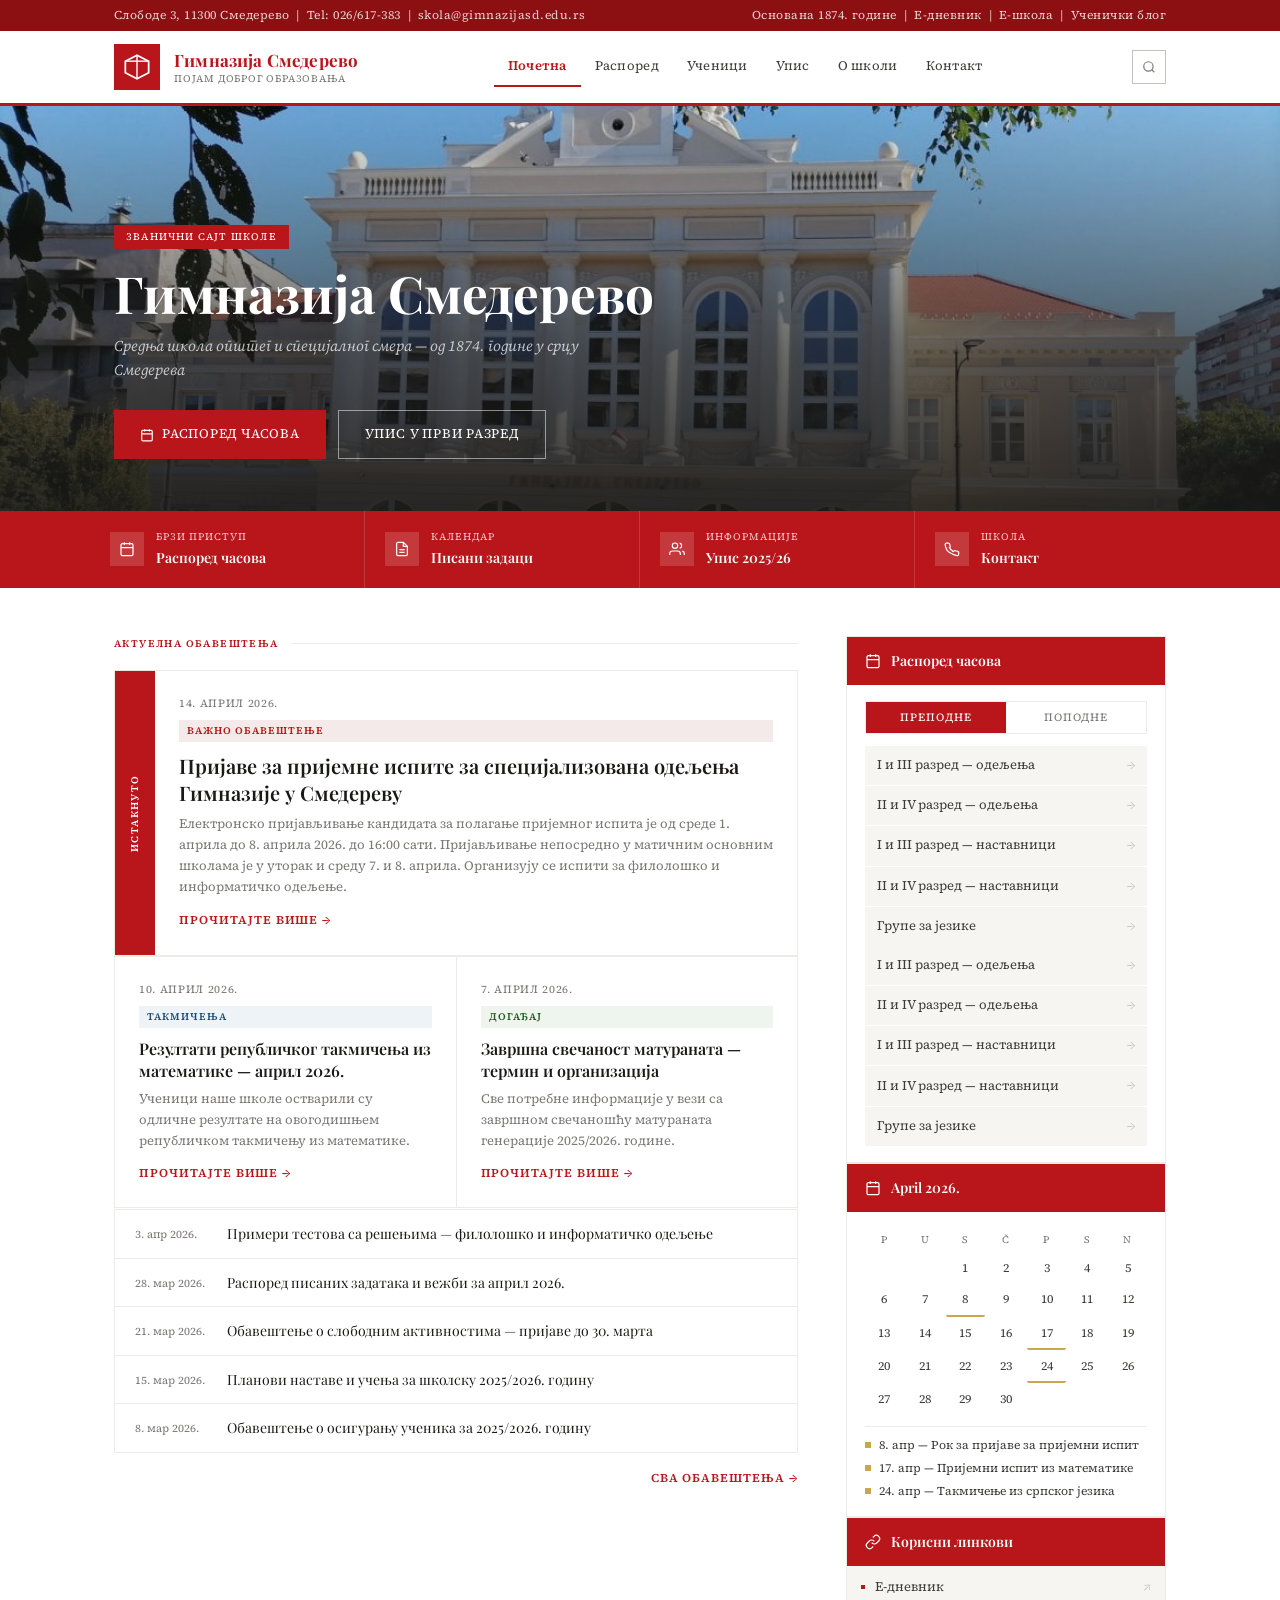
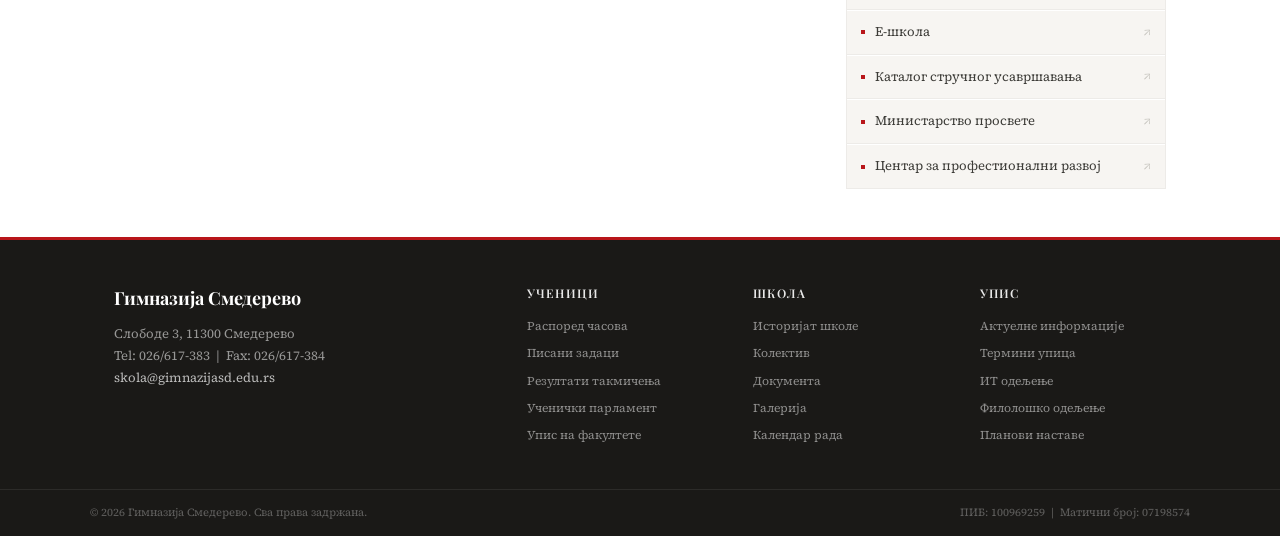
==== commit 2e89c150: "Translate footer headings to Serbian Cyrillic" ====
--- a/index.html
+++ b/index.html
@@ -342,7 +342,7 @@
         </p>
       </div>
       <div class="footer-col">
-        <h4>Učenici</h4>
+        <h4>Ученици</h4>
         <a href="raspored.html">Распоред часова</a>
         <a href="ucenici.html#pisani">Писани задаци</a>
         <a href="ucenici.html#takmicenja">Резултати такмичења</a>
@@ -350,7 +350,7 @@
         <a href="ucenici.html#fakulteti">Упис на факултете</a>
       </div>
       <div class="footer-col">
-        <h4>Škola</h4>
+        <h4>Школа</h4>
         <a href="o-skoli.html#istorijat">Историјат школе</a>
         <a href="o-skoli.html#kolektiv">Колектив</a>
         <a href="o-skoli.html#dokumenta">Документа</a>
@@ -358,7 +358,7 @@
         <a href="o-skoli.html#kalendar">Календар рада</a>
       </div>
       <div class="footer-col">
-        <h4>Upis</h4>
+        <h4>Упис</h4>
         <a href="upis.html#aktuelno">Актуелне информације</a>
         <a href="upis.html#termini">Термини упица</a>
         <a href="upis.html#it">ИТ одељење</a>
--- a/style.css
+++ b/style.css
@@ -1,2420 +1,927 @@
-/* ============================================================
-   GIMNAZIJA SMEDEREVO — style.css
-   ============================================================ */
-
-/* --- RESET & ROOT --- */
-*, *::before, *::after {
-  margin: 0;
-  padding: 0;
-  box-sizing: border-box;
-}
+/* ── 1. RESET & ROOT ──────────────────────────────────────── */
+*, *::before, *::after { margin: 0; padding: 0; box-sizing: border-box; }
 
 :root {
-  --red:        #B8161A;
-  --red-dark:   #8C0F12;
-  --red-light:  #F5EAEA;
-  --gold:       #C8A84B;
-  --white:      #FFFFFF;
-  --off-white:  #F7F5F2;
-  --gray-100:   #EDEBE8;
-  --gray-300:   #C4C2BC;
-  --gray-500:   #7A7872;
-  --gray-700:   #3D3C38;
-  --gray-900:   #1A1917;
-
+  --red:          #B8161A;
+  --red-dark:     #8C0F12;
+  --red-light:    #F5EAEA;
+  --gold:         #C8A84B;
+  --white:        #FFFFFF;
+  --off-white:    #F7F5F2;
+  --gray-100:     #EDEBE8;
+  --gray-300:     #C4C2BC;
+  --gray-500:     #7A7872;
+  --gray-700:     #3D3C38;
+  --gray-900:     #1A1917;
   --font-display: 'Playfair Display', Georgia, serif;
   --font-body:    'Source Serif 4', Georgia, serif;
-
-  --max-width: 1100px;
-  --header-h:  72px;
-}
-
-html {
-  scroll-behavior: smooth;
-}
-
-body {
-  font-family: var(--font-body);
-  background: var(--white);
-  color: var(--gray-900);
-  font-size: 16px;
-  line-height: 1.6;
-}
-
-img {
-  max-width: 100%;
-  display: block;
-}
-
-a {
-  color: inherit;
-  text-decoration: none;
-}
-
-/* ============================================================
-   TOP STRIP
-   ============================================================ */
-.top-strip {
-  background: var(--red-dark);
-  color: rgba(255, 255, 255, 0.8);
-  font-size: 12px;
-  padding: 6px 0;
-  letter-spacing: 0.04em;
-}
-
-.top-strip-inner {
-  max-width: var(--max-width);
-  margin: 0 auto;
-  padding: 0 24px;
-  display: flex;
-  justify-content: space-between;
-  align-items: center;
-  gap: 12px;
-}
-
-.top-strip a {
-  color: rgba(255, 255, 255, 0.8);
-  text-decoration: none;
-  transition: color 0.15s;
-}
-
-.top-strip a:hover {
-  color: #fff;
-}
-
-/* ============================================================
-   HEADER
-   ============================================================ */
-header {
-  background: var(--white);
-  border-bottom: 3px solid var(--red);
-  position: sticky;
-  top: 0;
-  z-index: 200;
-}
-
-.header-inner {
-  max-width: var(--max-width);
-  margin: 0 auto;
-  padding: 0 24px;
-  display: flex;
-  align-items: center;
-  justify-content: space-between;
-  height: var(--header-h);
-  gap: 24px;
-}
-
-/* Logo */
-.logo {
-  display: flex;
-  align-items: center;
-  gap: 14px;
-  text-decoration: none;
-  flex-shrink: 0;
-}
-
-.logo-emblem {
-  width: 46px;
-  height: 46px;
-  background: var(--red);
-  display: flex;
-  align-items: center;
-  justify-content: center;
-  flex-shrink: 0;
-}
-
-.logo-emblem svg {
+  --max-width:    1100px;
+  --header-h:     72px;
+}
+
+html { 
+    scroll-behavior: smooth; 
+}
+body { 
+    font-family: var(--font-body); 
+    background: var(--white); 
+    color: var(--gray-900); 
+    font-size: 16px; 
+    line-height: 1.6; 
+}
+img { 
+    max-width: 100%; 
+    display: block; 
+}
+a { 
+    color: inherit; 
+    text-decoration: none; 
+}
+
+/* ── 2. ZAJEDNIČKI ELEMENTI ───────────────────────────────── */
+
+/* Top strip */
+.top-strip { background: var(--red-dark); color: rgba(255,255,255,.8); font-size: 12px; padding: 6px 0; letter-spacing: .04em; }
+.top-strip-inner { max-width: var(--max-width); margin: 0 auto; padding: 0 24px; display: flex; justify-content: space-between; align-items: center; gap: 12px; }
+.top-strip a { color: rgba(255,255,255,.8); transition: color .15s; }
+.top-strip a:hover { color: #fff; }
+
+/* Header */
+header { background: var(--white); border-bottom: 3px solid var(--red); position: sticky; top: 0; z-index: 200; transition: box-shadow .2s; }
+.header-inner { max-width: var(--max-width); margin: 0 auto; padding: 0 24px; display: flex; align-items: center; justify-content: space-between; height: var(--header-h); gap: 24px; }
+
+.logo { display: flex; align-items: center; gap: 14px; flex-shrink: 0; }
+.logo-emblem { width: 46px; height: 46px; background: var(--red); display: flex; align-items: center; justify-content: center; flex-shrink: 0; }
+.logo-emblem svg { width: 28px; height: 28px; }
+.logo-text { display: flex; flex-direction: column; line-height: 1.1; }
+.logo-name { font-family: var(--font-display); font-size: 17px; font-weight: 700; color: var(--red); letter-spacing: .01em; }
+.logo-tagline { font-size: 10px; color: var(--gray-500); letter-spacing: .08em; text-transform: uppercase; margin-top: 3px; }
+
+nav { display: flex; align-items: center; }
+nav a { font-size: 13px; color: var(--gray-700); padding: 8px 14px; letter-spacing: .02em; border-bottom: 2px solid transparent; white-space: nowrap; transition: color .15s, border-color .15s; }
+nav a:hover  { color: var(--red); border-bottom-color: var(--red); }
+nav a.active { color: var(--red); border-bottom-color: var(--red); font-weight: 600; }
+
+.header-right { display: flex; align-items: center; gap: 8px; flex-shrink: 0; }
+
+.nav-search { width: 34px; height: 34px; background: none; border: 1px solid var(--gray-300); cursor: pointer; display: flex; align-items: center; justify-content: center; transition: border-color .15s; }
+.nav-search:hover { border-color: var(--red); }
+.nav-search svg { width: 14px; height: 14px; stroke: var(--gray-500); fill: none; stroke-width: 2; }
+
+.hamburger { display: none; background: none; border: none; cursor: pointer; padding: 6px; flex-direction: column; gap: 5px; }
+.hamburger span { display: block; width: 22px; height: 2px; background: var(--gray-700); transition: all .25s; }
+.hamburger.open span:nth-child(1) { transform: translateY(7px) rotate(45deg); }
+.hamburger.open span:nth-child(2) { opacity: 0; }
+.hamburger.open span:nth-child(3) { transform: translateY(-7px) rotate(-45deg); }
+
+/* Search bar */
+.search-bar { display: none; background: var(--off-white); border-top: 1px solid var(--gray-100); padding: 12px 0; }
+.search-bar.open { display: block; }
+.search-bar-inner { max-width: var(--max-width); margin: 0 auto; padding: 0 24px; display: flex; align-items: center; gap: 12px; }
+.search-bar-inner svg { width: 16px; height: 16px; stroke: var(--gray-500); fill: none; stroke-width: 2; flex-shrink: 0; }
+.search-bar-inner input { flex: 1; border: none; background: none; font-family: var(--font-body); font-size: 15px; color: var(--gray-900); outline: none; }
+.search-bar-inner input::placeholder { color: var(--gray-300); }
+#search-close { background: none; border: none; cursor: pointer; font-size: 14px; color: var(--gray-500); padding: 4px 8px; transition: color .15s; }
+#search-close:hover { color: var(--red); }
+
+/* Page hero (unutrašnje stranice) */
+.page-hero { 
+    background-color: var(--gray-900);
+    background-image: linear-gradient(to bottom, rgba(26,25,23,0.55) 0%, rgba(26,25,23,0.85) 100%), url('gimnazija_banner.jpg');
+    background-size: cover;
+    background-position: center 25%;
+    padding: 40px 0 36px;
+    border-bottom: 3px solid var(--red);
+
+}
+.page-hero-inner { max-width: var(--max-width); margin: 0 auto; padding: 0 24px; }
+.breadcrumb { font-size: 12px; color: rgba(255,255,255,.45); margin-bottom: 14px; display: flex; align-items: center; gap: 8px; flex-wrap: wrap; }
+.breadcrumb a { color: rgba(255,255,255,.55); transition: color .15s; }
+.breadcrumb a:hover { color: #fff; }
+.breadcrumb span { color: rgba(255,255,255,.3); }
+.page-title    { font-family: var(--font-display); font-size: clamp(24px,3vw,38px); font-weight: 700; color: white; line-height: 1.15; margin-bottom: 8px; }
+.page-subtitle { font-size: 14px; color: rgba(255,255,255,.6); font-style: italic; }
+.page-hero--small { padding: 28px 0 24px; }
+
+/* Section nav tabs (ucenici, upis, o-skoli) */
+.section-nav { background: var(--white); border-bottom: 1px solid var(--gray-100); position: sticky; top: var(--header-h); z-index: 100; }
+.section-nav-inner { max-width: var(--max-width); margin: 0 auto; padding: 0 24px; display: flex; overflow-x: auto; scrollbar-width: none; }
+.section-nav-inner::-webkit-scrollbar { display: none; }
+.sec-tab { padding: 14px 20px; font-size: 13px; color: var(--gray-500); border-bottom: 2px solid transparent; white-space: nowrap; cursor: pointer; transition: all .15s; background: none; border-top: none; border-left: none; border-right: none; font-family: var(--font-body); letter-spacing: .02em; }
+.sec-tab:hover  { color: var(--red); }
+.sec-tab.active { color: var(--red); border-bottom-color: var(--red); font-weight: 600; }
+.content-section { display: none; }
+.content-section.active { display: block; }
+
+/* Layout */
+.content-wrap { max-width: var(--max-width); margin: 0 auto; padding: 48px 24px; display: grid; grid-template-columns: 1fr 320px; gap: 48px; }
+.inner-wrap   { max-width: var(--max-width); margin: 0 auto; padding: 48px 24px 64px; display: grid; grid-template-columns: 1fr 300px; gap: 48px; }
+.main-wrap    { max-width: var(--max-width); margin: 0 auto; padding: 48px 24px 64px; display: grid; grid-template-columns: 1fr 1fr; gap: 48px; }
+.inner-main   { min-width: 0; }
+.inner-sidebar { display: flex; flex-direction: column; gap: 24px; }
+
+/* Section label */
+.section-label { font-size: 10px; text-transform: uppercase; letter-spacing: .14em; color: var(--red); font-weight: 600; margin-bottom: 18px; display: flex; align-items: center; gap: 12px; }
+.section-label::after { content: ''; flex: 1; height: 1px; background: var(--gray-100); }
+
+/* Section intro */
+.section-intro { margin-bottom: 32px; }
+.section-intro h2 { font-family: var(--font-display); font-size: 26px; font-weight: 700; color: var(--gray-900); margin-bottom: 10px; }
+.section-intro p  { font-size: 14px; color: var(--gray-500); line-height: 1.7; max-width: 640px; }
+
+/* Buttons */
+.btn-primary { background: var(--red); color: white; border: none; padding: 13px 26px; font-family: var(--font-body); font-size: 13px; letter-spacing: .06em; text-transform: uppercase; cursor: pointer; display: inline-flex; align-items: center; gap: 8px; transition: background .15s; }
+.btn-primary:hover { background: var(--red-dark); }
+.btn-outline { background: transparent; color: white; border: 1px solid rgba(255,255,255,.5); padding: 13px 26px; font-family: var(--font-body); font-size: 13px; letter-spacing: .06em; text-transform: uppercase; cursor: pointer; display: inline-flex; align-items: center; gap: 8px; transition: all .15s; }
+.btn-outline:hover { border-color: white; background: rgba(255,255,255,.08); }
+
+/* Link arrow */
+.link-arrow { font-size: 12px; letter-spacing: .08em; text-transform: uppercase; color: var(--red); text-decoration: none; display: inline-flex; align-items: center; gap: 6px; font-weight: 600; transition: color .15s; }
+.link-arrow:hover { color: var(--red-dark); }
+
+/* Info note */
+.info-note { display: flex; gap: 12px; align-items: flex-start; border-left: 3px solid #2B5C8A; padding: 14px 16px; margin-bottom: 24px; font-size: 13px; background: #EEF3F8; color: var(--gray-700); }
+.info-note svg { width: 16px; height: 16px; fill: none; stroke: #2B5C8A; stroke-width: 2; flex-shrink: 0; margin-top: 2px; }
+.info-note.red   { background: var(--red-light); border-color: var(--red); }
+.info-note.red svg { stroke: var(--red); }
+.info-note.green { background: #EEF5EE; border-color: #2A6B2A; }
+.info-note.green svg { stroke: #2A6B2A; }
+
+/* Widgets */
+.widget { background: var(--white); border: 1px solid var(--gray-100); }
+.widget-header { background: var(--red); padding: 13px 18px; display: flex; align-items: center; gap: 10px; }
+.widget-header svg { width: 16px; height: 16px; stroke: white; fill: none; stroke-width: 1.8; flex-shrink: 0; }
+.widget-header-title { font-family: var(--font-display); font-size: 14px; font-weight: 600; color: white; }
+.widget-body { padding: 16px 18px; }
+.widget-body--no-pad { padding: 0; }
+
+.qlink { display: flex; align-items: center; justify-content: space-between; padding: 11px 14px; background: var(--off-white); text-decoration: none; transition: background .15s; gap: 8px; border-bottom: 1px solid var(--gray-100); }
+.qlink:last-child { border-bottom: none; }
+.qlink:hover { background: var(--gray-100); }
+.qlink-left  { display: flex; align-items: center; gap: 10px; }
+.qlink-dot   { width: 4px; height: 4px; background: var(--red); flex-shrink: 0; }
+.qlink-text  { font-size: 13px; color: var(--gray-700); }
+.qlink-arrow { font-size: 12px; color: var(--gray-300); flex-shrink: 0; }
+
+/* Footer */
+footer { background: var(--gray-900); color: rgba(255,255,255,.6); }
+.footer-top-border { height: 3px; background: var(--red); }
+.footer-inner { max-width: var(--max-width); margin: 0 auto; padding: 44px 24px 36px; display: grid; grid-template-columns: 2fr 1fr 1fr 1fr; gap: 40px; }
+.footer-brand .footer-logo-name { font-family: var(--font-display); font-size: 18px; font-weight: 700; color: white; margin-bottom: 10px; }
+.footer-brand p   { font-size: 13px; line-height: 1.7; color: rgba(255,255,255,.55); }
+.footer-brand a   { color: rgba(255,255,255,.7); transition: color .15s; }
+.footer-brand a:hover { color: white; }
+.footer-col h4    { font-family: var(--font-display); font-size: 12px; font-weight: 600; color: rgba(255,255,255,.9); margin-bottom: 14px; text-transform: uppercase; letter-spacing: .1em; }
+.footer-col a     { display: block; font-size: 12px; color: rgba(255,255,255,.5); margin-bottom: 8px; transition: color .15s; }
+.footer-col a:hover { color: rgba(255,255,255,.9); }
+.footer-bottom    { border-top: 1px solid rgba(255,255,255,.08); padding: 14px 24px; }
+.footer-bottom-inner { max-width: var(--max-width); margin: 0 auto; display: flex; justify-content: space-between; font-size: 11px; color: rgba(255,255,255,.3); gap: 16px; }
+
+/* News category badges (deljeno) */
+.news-date     { font-size: 11px; color: var(--gray-500); letter-spacing: .06em; text-transform: uppercase; margin-bottom: 8px; display: block; }
+.news-category { display: inline-block; font-size: 10px; letter-spacing: .1em; text-transform: uppercase; padding: 3px 8px; margin-bottom: 10px; font-weight: 600; }
+.news-category.urgent { background: var(--red-light); color: var(--red); }
+.news-category.info   { background: #EEF3F8; color: #1D4E7A; }
+.news-category.event  { background: #EEF5EE; color: #235D23; }
+
+/* ── 3. INDEX.HTML ────────────────────────────────────────── */
+
+/* Hero */
+.hero { 
+    position: relative;
+    min-height: 405px;
+    display: flex;
+    align-items: flex-end;
+    background-color: var(--gray-900);
+    background-image: url('gimnazija_banner.jpg');
+    background-size: cover;
+    background-position: 50% 25%;
+}
+.hero-overlay { position: absolute; inset: 0; background: linear-gradient(to bottom, rgba(26,25,23,.1) 0%, rgba(26,25,23,.65) 60%, rgba(26,25,23,.88) 100%); }
+.hero-content { position: relative; max-width: var(--max-width); margin: 0 auto; padding: 0 24px 52px; width: 100%; }
+.hero-badge { display: inline-block; background: var(--red); color: white; font-size: 10px; letter-spacing: .12em; text-transform: uppercase; padding: 4px 12px; margin-bottom: 16px; }
+.hero-title { font-family: var(--font-display); font-size: clamp(28px,4vw,52px); font-weight: 700; color: white; line-height: 1.12; max-width: 600px; margin-bottom: 12px; }
+.hero-sub   { font-size: 15px; color: rgba(255,255,255,.72); max-width: 480px; margin-bottom: 28px; font-style: italic; }
+.hero-ctas  { display: flex; gap: 12px; flex-wrap: wrap; }
+
+/* Quick bar */
+.quick-bar { background: var(--red); }
+.quick-bar-inner { max-width: var(--max-width); margin: 0 auto; display: grid; grid-template-columns: repeat(4,1fr); }
+.quick-item { padding: 18px 20px; border-right: 1px solid rgba(255,255,255,.15); display: flex; align-items: center; gap: 12px; text-decoration: none; transition: background .15s; }
+.quick-item:last-child { border-right: none; }
+.quick-item:hover { background: var(--red-dark); }
+.quick-icon  { width: 34px; height: 34px; background: rgba(255,255,255,.15); display: flex; align-items: center; justify-content: center; flex-shrink: 0; }
+.quick-icon svg { width: 16px; height: 16px; }
+.quick-label { color: rgba(255,255,255,.75); font-size: 10px; text-transform: uppercase; letter-spacing: .1em; display: block; margin-bottom: 2px; }
+.quick-title { color: white; font-family: var(--font-display); font-size: 14px; font-weight: 600; display: block; }
+
+/* News grid */
+.news-featured { display: grid; grid-template-columns: 1fr 1fr; gap: 1px; background: var(--gray-100); border: 1px solid var(--gray-100); margin-bottom: 1px; }
+.news-card { background: var(--white); padding: 24px; transition: background .15s; display: flex; flex-direction: column; }
+.news-card:hover { background: var(--off-white); }
+.news-card.featured { grid-column: 1/-1; display: grid; grid-template-columns: auto 1fr; padding: 0; border-bottom: 1px solid var(--gray-100); }
+.news-card.featured:hover { background: var(--off-white); }
+.news-featured-label { background: var(--red); writing-mode: vertical-rl; text-orientation: mixed; transform: rotate(180deg); padding: 20px 12px; font-size: 10px; letter-spacing: .14em; text-transform: uppercase; color: white; font-weight: 600; display: flex; align-items: center; justify-content: center; min-height: 150px; flex-shrink: 0; }
+.news-card-body { padding: 24px; display: flex; flex-direction: column; }
+.news-headline { font-family: var(--font-display); font-size: 16px; font-weight: 600; color: var(--gray-900); line-height: 1.35; margin-bottom: 8px; }
+.news-card.featured .news-headline { font-size: 20px; }
+.news-excerpt  { font-size: 13px; color: var(--gray-500); line-height: 1.6; flex: 1; }
+
+/* News list */
+.news-list { border: 1px solid var(--gray-100); }
+.news-list-item { padding: 14px 20px; border-bottom: 1px solid var(--gray-100); display: flex; gap: 16px; align-items: flex-start; transition: background .15s; }
+.news-list-item:last-child { border-bottom: none; }
+.news-list-item:hover { background: var(--off-white); }
+.news-list-date  { font-size: 11px; color: var(--gray-500); white-space: nowrap; padding-top: 2px; min-width: 76px; flex-shrink: 0; }
+.news-list-title { font-family: var(--font-display); font-size: 14px; color: var(--gray-900); line-height: 1.4; text-decoration: none; transition: color .15s; }
+.news-list-title:hover { color: var(--red); }
+.news-more { display: flex; justify-content: flex-end; margin-top: 16px; }
+
+/* Index sidebar — schedule tabs */
+.schedule-tabs { display: flex; margin-bottom: 12px; border: 1px solid var(--gray-100); }
+.stab { flex: 1; padding: 8px; font-size: 11px; text-transform: uppercase; letter-spacing: .08em; border: none; background: none; cursor: pointer; transition: all .15s; color: var(--gray-500); font-family: var(--font-body); }
+.stab.active { background: var(--red); color: white; }
+.stab:not(.active):hover { background: var(--off-white); }
+.schedule-list { display: flex; flex-direction: column; gap: 1px; }
+.schedule-item { padding: 10px 12px; background: var(--off-white); display: flex; justify-content: space-between; align-items: center; text-decoration: none; transition: background .15s; }
+.schedule-item:hover { background: var(--gray-100); }
+.schedule-item-name  { font-size: 13px; color: var(--gray-700); line-height: 1.3; }
+.schedule-item-arrow { font-size: 12px; color: var(--gray-300); margin-left: 8px; flex-shrink: 0; }
+
+/* Index sidebar — calendar */
+.mini-cal { font-family: var(--font-body); }
+.cal-grid { display: grid; grid-template-columns: repeat(7,1fr); gap: 2px; text-align: center; }
+.cal-day-name  { font-size: 10px; text-transform: uppercase; letter-spacing: .06em; color: var(--gray-500); padding: 4px 0; }
+.cal-day       { font-size: 12px; padding: 5px 2px; color: var(--gray-700); cursor: pointer; border-radius: 2px; transition: background .12s; }
+.cal-day:hover { background: var(--gray-100); }
+.cal-day.today { background: var(--red); color: white; font-weight: 600; }
+.cal-day.has-event   { border-bottom: 2px solid var(--gold); }
+.cal-day.other-month { color: var(--gray-300); }
+.cal-events    { margin-top: 12px; border-top: 1px solid var(--gray-100); padding-top: 10px; display: flex; flex-direction: column; gap: 6px; }
+.cal-event     { display: flex; gap: 8px; align-items: flex-start; font-size: 12px; }
+.cal-event-dot { width: 6px; height: 6px; background: var(--gold); margin-top: 5px; flex-shrink: 0; }
+.cal-event-text { color: var(--gray-700); line-height: 1.4; }
+
+/* Quick links sidebar */
+.quick-links { display: flex; flex-direction: column; gap: 1px; }
+
+/* ── 4. RASPORED.HTML ─────────────────────────────────────── */
+.shift-selector { display: flex; margin-bottom: 32px; border: 2px solid var(--red); width: fit-content; }
+.shift-btn { padding: 12px 32px; font-family: var(--font-body); font-size: 13px; text-transform: uppercase; letter-spacing: .08em; font-weight: 600; border: none; cursor: pointer; transition: all .15s; }
+.shift-btn.active          { background: var(--red); color: white; }
+.shift-btn:not(.active)    { background: white; color: var(--red); }
+.shift-btn:not(.active):hover { background: var(--red-light); }
+
+.view-toggle { display: flex; align-items: center; gap: 10px; margin-bottom: 24px; }
+.view-toggle span { font-size: 12px; text-transform: uppercase; letter-spacing: .08em; color: var(--gray-500); }
+.toggle-group { display: flex; border: 1px solid var(--gray-300); }
+.toggle-btn { padding: 7px 16px; font-size: 12px; font-family: var(--font-body); letter-spacing: .06em; border: none; cursor: pointer; transition: all .15s; color: var(--gray-500); background: white; }
+.toggle-btn.active          { background: var(--gray-900); color: white; }
+.toggle-btn:not(.active):hover { background: var(--gray-100); }
+
+.class-tabs { display: flex; flex-wrap: wrap; gap: 4px; margin-bottom: 24px; }
+.class-tab { padding: 7px 14px; font-size: 12px; font-family: var(--font-body); letter-spacing: .06em; text-transform: uppercase; border: 1px solid #ddd; cursor: pointer; transition: all .15s; color: var(--gray-700); background: white; }
+.class-tab:hover  { border-color: var(--red); color: var(--red); }
+.class-tab.active { background: var(--red); color: white; border-color: var(--red); }
+
+.timetable-wrap { overflow-x: auto; -webkit-overflow-scrolling: touch; border: 1px solid var(--gray-100); }
+.timetable { width: 100%; border-collapse: collapse; min-width: 560px; }
+.timetable thead { background: var(--gray-900); }
+.timetable thead th { padding: 12px 10px; font-family: var(--font-display); font-size: 13px; font-weight: 600; color: white; text-align: center; border-right: 1px solid rgba(255,255,255,.08); white-space: nowrap; }
+.timetable thead th:first-child { text-align: left; padding-left: 16px; width: 110px; }
+.timetable thead th:last-child  { border-right: none; }
+.timetable tbody tr:nth-child(even) { background: var(--off-white); }
+.timetable tbody tr:hover { background: var(--red-light); }
+.timetable tbody td { padding: 0; border-right: 1px solid var(--gray-100); border-bottom: 1px solid var(--gray-100); vertical-align: top; }
+.timetable tbody td:last-child { border-right: none; }
+.timetable tbody td.period-cell { padding: 10px 16px; background: var(--gray-900); white-space: nowrap; }
+.period-num  { font-family: var(--font-display); font-size: 16px; font-weight: 700; color: white; display: block; }
+.period-time { font-size: 10px; color: rgba(255,255,255,.5); letter-spacing: .04em; display: block; margin-top: 1px; }
+.lesson-cell { padding: 8px 10px; min-height: 54px; display: flex; flex-direction: column; justify-content: center; }
+.lesson-subject { font-family: var(--font-display); font-size: 13px; font-weight: 600; color: var(--gray-900); line-height: 1.2; }
+.lesson-teacher { font-size: 11px; color: var(--gray-500); margin-top: 2px; }
+.lesson-room    { font-size: 10px; color: var(--gray-300); margin-top: 1px; letter-spacing: .04em; }
+.lesson-empty   { color: var(--gray-300); font-size: 12px; text-align: center; padding: 16px 10px; }
+.lesson-cell.lang  { border-left: 3px solid #4A90D9; }
+.lesson-cell.sci   { border-left: 3px solid #2E8B57; }
+.lesson-cell.math  { border-left: 3px solid var(--red); }
+.lesson-cell.soc   { border-left: 3px solid var(--gold); }
+.lesson-cell.art   { border-left: 3px solid #9B59B6; }
+.lesson-cell.sport { border-left: 3px solid #E67E22; }
+
+.legend { display: flex; flex-wrap: wrap; gap: 12px; margin-top: 20px; }
+.legend-item { display: flex; align-items: center; gap: 6px; font-size: 12px; color: var(--gray-500); }
+.legend-dot  { width: 10px; height: 10px; flex-shrink: 0; }
+
+.zvonenje-table { width: 100%; border-collapse: collapse; font-size: 13px; }
+.zvonenje-table th { background: var(--red); color: white; padding: 10px 14px; text-align: left; font-family: var(--font-display); font-size: 12px; letter-spacing: .06em; text-transform: uppercase; }
+.zvonenje-table td { padding: 9px 14px; border-bottom: 1px solid var(--gray-100); color: var(--gray-700); }
+.zvonenje-table tr:last-child td { border-bottom: none; }
+.zvonenje-table tr:nth-child(even) td { background: var(--off-white); }
+.zvonenje-table .period-label { font-weight: 600; color: var(--gray-900); }
+
+.download-grid { display: grid; grid-template-columns: 1fr 1fr; gap: 10px; margin-top: 8px; }
+.download-btn { display: flex; align-items: center; gap: 10px; padding: 13px 16px; background: var(--off-white); border: 1px solid var(--gray-100); transition: all .15s; text-decoration: none; }
+.download-btn:hover { border-color: var(--red); background: var(--red-light); }
+.download-btn svg { width: 18px; height: 18px; stroke: var(--red); fill: none; stroke-width: 1.8; flex-shrink: 0; }
+.download-btn-text        { font-size: 12px; color: var(--gray-700); line-height: 1.3; }
+.download-btn-text strong { display: block; font-family: var(--font-display); font-size: 13px; color: var(--gray-900); }
+
+/* ── 5. UCENICI.HTML ──────────────────────────────────────── */
+.pisani-table { width: 100%; border-collapse: collapse; font-size: 14px; }
+.pisani-table thead th { background: var(--gray-900); color: white; padding: 12px 16px; text-align: left; font-family: var(--font-display); font-size: 12px; letter-spacing: .06em; text-transform: uppercase; font-weight: 600; }
+.pisani-table tbody tr { border-bottom: 1px solid var(--gray-100); transition: background .15s; }
+.pisani-table tbody tr:hover { background: var(--off-white); }
+.pisani-table tbody td { padding: 12px 16px; color: var(--gray-700); vertical-align: middle; }
+.pisani-table tbody td:first-child { font-weight: 600; color: var(--gray-900); font-family: var(--font-display); font-size: 15px; }
+
+.month-badge  { display: inline-block; background: var(--red-light); color: var(--red); font-size: 10px; font-weight: 700; letter-spacing: .08em; text-transform: uppercase; padding: 3px 8px; margin-bottom: 12px; }
+.subject-tag  { display: inline-block; font-size: 11px; padding: 2px 8px; font-weight: 600; letter-spacing: .06em; }
+.subject-tag.math { background: #FDECEA; color: var(--red); }
+.subject-tag.lang { background: #EAF2FB; color: #1D5C8A; }
+.subject-tag.sci  { background: #EAF6EE; color: #1E6B3A; }
+.subject-tag.soc  { background: #FDF8E1; color: #7A5C00; }
+
+.takm-grid { display: grid; grid-template-columns: 1fr 1fr; gap: 1px; background: var(--gray-100); border: 1px solid var(--gray-100); }
+.takm-card  { background: var(--white); padding: 22px; transition: background .15s; }
+.takm-card:hover { background: var(--off-white); }
+.takm-place  { font-family: var(--font-display); font-size: 32px; font-weight: 700; line-height: 1; margin-bottom: 6px; }
+.takm-place.gold   { color: #B8960C; }
+.takm-place.silver { color: #7A7872; }
+.takm-place.bronze { color: #A0522D; }
+.takm-subject { font-family: var(--font-display); font-size: 15px; font-weight: 600; color: var(--gray-900); margin-bottom: 4px; }
+.takm-info    { font-size: 12px; color: var(--gray-500); }
+.takm-level   { display: inline-block; font-size: 10px; padding: 2px 7px; margin-top: 8px; font-weight: 600; letter-spacing: .06em; text-transform: uppercase; }
+.takm-level.republican { background: var(--red-light); color: var(--red); }
+.takm-level.okruzno    { background: #EEF3F8; color: #1D4E7A; }
+.takm-level.skolsko    { background: #EEF5EE; color: #235D23; }
+
+.fak-year-label { font-family: var(--font-display); font-size: 16px; font-weight: 700; color: var(--gray-900); margin: 28px 0 12px; padding-bottom: 8px; border-bottom: 2px solid var(--gray-100); }
+.fak-year-label:first-child { margin-top: 0; }
+.fak-list  { display: flex; flex-direction: column; gap: 1px; }
+.fak-item  { display: flex; align-items: center; justify-content: space-between; padding: 11px 16px; background: var(--off-white); gap: 12px; transition: background .15s; }
+.fak-item:hover { background: var(--gray-100); }
+.fak-name    { font-size: 14px; color: var(--gray-900); font-family: var(--font-display); }
+.fak-faculty { font-size: 12px; color: var(--gray-500); margin-top: 2px; }
+.fak-badge   { font-size: 11px; font-weight: 600; padding: 3px 10px; background: var(--red-light); color: var(--red); white-space: nowrap; flex-shrink: 0; }
+
+.gen-card { border: 1px solid var(--gray-100); padding: 24px 28px; margin-bottom: 16px; display: flex; align-items: flex-start; gap: 24px; transition: background .15s; }
+.gen-card:hover { background: var(--off-white); }
+.gen-year-box { background: var(--red); color: white; padding: 12px 16px; text-align: center; flex-shrink: 0; min-width: 72px; }
+.gen-year     { font-family: var(--font-display); font-size: 22px; font-weight: 700; display: block; line-height: 1; }
+.gen-year-sub { font-size: 10px; letter-spacing: .1em; text-transform: uppercase; opacity: .8; display: block; margin-top: 4px; }
+.gen-names    { flex: 1; }
+.gen-names h3 { font-family: var(--font-display); font-size: 16px; font-weight: 600; color: var(--gray-900); margin-bottom: 8px; }
+.gen-names p  { font-size: 13px; color: var(--gray-500); line-height: 1.6; }
+
+.parlament-grid { display: grid; grid-template-columns: repeat(3,1fr); gap: 1px; background: var(--gray-100); border: 1px solid var(--gray-100); }
+.parl-card   { background: var(--white); padding: 20px; text-align: center; transition: background .15s; }
+.parl-card:hover { background: var(--off-white); }
+.parl-avatar { width: 52px; height: 52px; background: var(--red); border-radius: 50%; margin: 0 auto 12px; display: flex; align-items: center; justify-content: center; }
+.parl-avatar svg { width: 24px; height: 24px; stroke: white; fill: none; stroke-width: 1.8; }
+.parl-name   { font-family: var(--font-display); font-size: 14px; font-weight: 600; color: var(--gray-900); margin-bottom: 4px; }
+.parl-role   { font-size: 11px; color: var(--gray-500); text-transform: uppercase; letter-spacing: .06em; margin-bottom: 4px; }
+.parl-class  { font-size: 12px; color: var(--gray-500); }
+
+.udzbenici-filter { display: flex; gap: 6px; flex-wrap: wrap; margin-bottom: 20px; }
+.udz-filter-btn { padding: 7px 14px; font-size: 12px; font-family: var(--font-body); border: 1px solid var(--gray-300); background: white; cursor: pointer; transition: all .15s; color: var(--gray-700); }
+.udz-filter-btn:hover  { border-color: var(--red); color: var(--red); }
+.udz-filter-btn.active { background: var(--red); color: white; border-color: var(--red); }
+.udz-table { width: 100%; border-collapse: collapse; font-size: 13px; }
+.udz-table thead th { background: var(--gray-900); color: white; padding: 11px 14px; text-align: left; font-family: var(--font-display); font-size: 11px; letter-spacing: .07em; text-transform: uppercase; }
+.udz-table tbody tr { border-bottom: 1px solid var(--gray-100); transition: background .15s; }
+.udz-table tbody tr:hover { background: var(--off-white); }
+.udz-table tbody td { padding: 10px 14px; color: var(--gray-700); }
+.udz-table tbody td:first-child { font-weight: 600; color: var(--gray-900); }
+
+.krit-subject { border: 1px solid var(--gray-100); margin-bottom: 1px; }
+.krit-header  { display: flex; align-items: center; justify-content: space-between; padding: 14px 18px; cursor: pointer; background: var(--off-white); transition: background .15s; gap: 12px; }
+.krit-header:hover { background: var(--gray-100); }
+.krit-header-left  { display: flex; align-items: center; gap: 12px; }
+.krit-subject-name { font-family: var(--font-display); font-size: 15px; font-weight: 600; color: var(--gray-900); }
+.krit-chevron      { transition: transform .2s; color: var(--gray-500); font-size: 12px; }
+.krit-chevron.open { transform: rotate(180deg); }
+.krit-body         { display: none; padding: 16px 18px; border-top: 1px solid var(--gray-100); background: white; font-size: 13px; line-height: 1.7; color: var(--gray-700); }
+.krit-body.open    { display: block; }
+.krit-body table   { width: 100%; border-collapse: collapse; margin-top: 10px; font-size: 12px; }
+.krit-body table th { background: var(--gray-100); padding: 8px 12px; text-align: left; font-family: var(--font-display); font-size: 11px; letter-spacing: .06em; text-transform: uppercase; color: var(--gray-700); }
+.krit-body table td { padding: 8px 12px; border-bottom: 1px solid var(--gray-100); }
+.grade-1 { color: #CC0000; font-weight: 700; }
+.grade-2 { color: #E67E22; font-weight: 700; }
+.grade-3 { color: #C8A84B; font-weight: 700; }
+.grade-4 { color: #2E8B57; font-weight: 700; }
+.grade-5 { color: #1D4E7A; font-weight: 700; }
+
+/* ── 6. UPIS.HTML ─────────────────────────────────────────── */
+.urgency-banner { background: var(--red); color: white; padding: 18px 22px; margin-bottom: 28px; display: flex; align-items: flex-start; gap: 16px; }
+.urgency-banner svg { width: 22px; height: 22px; stroke: white; fill: none; stroke-width: 2; flex-shrink: 0; margin-top: 2px; }
+.urgency-banner-title { font-family: var(--font-display); font-size: 16px; font-weight: 700; margin-bottom: 4px; }
+.urgency-banner-text  { font-size: 13px; opacity: .9; line-height: 1.5; }
+
+.smer-grid { display: grid; grid-template-columns: 1fr 1fr; gap: 1px; background: var(--gray-100); border: 1px solid var(--gray-100); margin-bottom: 32px; }
+.smer-card { background: var(--white); padding: 28px; transition: background .15s; }
+.smer-card:hover { background: var(--off-white); }
+.smer-icon { width: 48px; height: 48px; background: var(--red-light); display: flex; align-items: center; justify-content: center; margin-bottom: 16px; }
+.smer-icon svg { width: 24px; height: 24px; stroke: var(--red); fill: none; stroke-width: 1.8; }
+.smer-name { font-family: var(--font-display); font-size: 18px; font-weight: 700; color: var(--gray-900); margin-bottom: 8px; }
+.smer-tag  { display: inline-block; font-size: 10px; font-weight: 600; letter-spacing: .1em; text-transform: uppercase; padding: 3px 9px; margin-bottom: 14px; }
+.smer-tag.spec  { background: var(--red-light); color: var(--red); }
+.smer-tag.opsti { background: #EEF3F8; color: #1D4E7A; }
+.smer-desc      { font-size: 13px; color: var(--gray-500); line-height: 1.7; margin-bottom: 16px; }
+.smer-detail    { font-size: 12px; color: var(--gray-700); display: flex; align-items: flex-start; gap: 8px; margin-bottom: 6px; }
+.smer-detail-dot { width: 4px; height: 4px; background: var(--red); flex-shrink: 0; margin-top: 6px; }
+.smer-kvota     { display: flex; align-items: center; gap: 10px; margin-top: 18px; padding-top: 14px; border-top: 1px solid var(--gray-100); }
+.smer-kvota-num   { font-family: var(--font-display); font-size: 28px; font-weight: 700; color: var(--red); line-height: 1; }
+.smer-kvota-label { font-size: 12px; color: var(--gray-500); }
+
+.timeline { position: relative; padding-left: 32px; }
+.timeline::before { content: ''; position: absolute; left: 8px; top: 8px; bottom: 8px; width: 2px; background: var(--gray-100); }
+.timeline-item { position: relative; margin-bottom: 28px; }
+.timeline-dot  { position: absolute; left: -28px; top: 4px; width: 16px; height: 16px; background: var(--red); border: 3px solid var(--white); box-shadow: 0 0 0 2px var(--red); }
+.timeline-dot.done    { background: var(--gray-300); box-shadow: 0 0 0 2px var(--gray-300); }
+.timeline-dot.current { box-shadow: 0 0 0 2px var(--red), 0 0 0 5px var(--red-light); }
+.timeline-date        { font-size: 11px; text-transform: uppercase; letter-spacing: .08em; color: var(--red); font-weight: 600; margin-bottom: 4px; }
+.timeline-date.done   { color: var(--gray-300); }
+.timeline-title { font-family: var(--font-display); font-size: 15px; font-weight: 600; color: var(--gray-900); margin-bottom: 4px; }
+.timeline-desc  { font-size: 13px; color: var(--gray-500); line-height: 1.6; }
+
+.prijem-table { width: 100%; border-collapse: collapse; font-size: 14px; margin-bottom: 28px; }
+.prijem-table thead th { background: var(--gray-900); color: white; padding: 12px 16px; text-align: left; font-family: var(--font-display); font-size: 11px; letter-spacing: .07em; text-transform: uppercase; }
+.prijem-table tbody tr { border-bottom: 1px solid var(--gray-100); transition: background .15s; }
+.prijem-table tbody tr:hover { background: var(--off-white); }
+.prijem-table tbody td { padding: 12px 16px; color: var(--gray-700); }
+.prijem-table tbody td:first-child { font-weight: 600; color: var(--gray-900); font-family: var(--font-display); }
+
+.bodovanje-grid { display: grid; grid-template-columns: 1fr 1fr; gap: 1px; background: var(--gray-100); border: 1px solid var(--gray-100); margin-bottom: 28px; }
+.bod-card { background: var(--white); padding: 22px; }
+.bod-card-title { font-family: var(--font-display); font-size: 15px; font-weight: 600; color: var(--gray-900); margin-bottom: 14px; padding-bottom: 10px; border-bottom: 1px solid var(--gray-100); }
+.bod-row    { display: flex; justify-content: space-between; align-items: center; padding: 7px 0; border-bottom: 1px solid var(--gray-100); font-size: 13px; }
+.bod-row:last-child { border-bottom: none; }
+.bod-label  { color: var(--gray-700); }
+.bod-points { font-family: var(--font-display); font-weight: 700; color: var(--red); font-size: 15px; }
+.bod-total  { background: var(--red); color: white; padding: 12px 22px; display: flex; justify-content: space-between; align-items: center; margin-bottom: 28px; }
+.bod-total-label { font-size: 13px; text-transform: uppercase; letter-spacing: .08em; font-weight: 600; }
+.bod-total-num   { font-family: var(--font-display); font-size: 28px; font-weight: 700; }
+
+.doc-list { display: flex; flex-direction: column; gap: 1px; }
+.doc-item { display: flex; align-items: center; gap: 14px; padding: 14px 16px; background: var(--off-white); transition: background .15s; border-bottom: 1px solid var(--gray-100); }
+.doc-item:last-child { border-bottom: none; }
+.doc-item:hover { background: var(--gray-100); }
+.doc-icon { width: 36px; height: 36px; background: var(--red-light); display: flex; align-items: center; justify-content: center; flex-shrink: 0; }
+.doc-icon svg { width: 18px; height: 18px; stroke: var(--red); fill: none; stroke-width: 1.8; }
+.doc-name { font-family: var(--font-display); font-size: 14px; font-weight: 600; color: var(--gray-900); }
+.doc-note { font-size: 12px; color: var(--gray-500); margin-top: 2px; }
+.doc-required { font-size: 10px; font-weight: 600; letter-spacing: .08em; text-transform: uppercase; padding: 2px 8px; margin-left: auto; flex-shrink: 0; }
+.doc-required.obavezno   { background: var(--red-light); color: var(--red); }
+.doc-required.opcionalno { background: var(--gray-100); color: var(--gray-500); }
+
+.faq-item   { border: 1px solid var(--gray-100); margin-bottom: 1px; }
+.faq-header { display: flex; align-items: center; justify-content: space-between; padding: 16px 18px; cursor: pointer; background: var(--off-white); transition: background .15s; gap: 12px; }
+.faq-header:hover { background: var(--gray-100); }
+.faq-question { font-family: var(--font-display); font-size: 15px; font-weight: 600; color: var(--gray-900); }
+.faq-chevron  { color: var(--gray-500); font-size: 12px; flex-shrink: 0; transition: transform .2s; }
+.faq-chevron.open { transform: rotate(180deg); }
+.faq-body     { display: none; padding: 16px 18px; border-top: 1px solid var(--gray-100); background: white; font-size: 14px; line-height: 1.7; color: var(--gray-700); }
+.faq-body.open { display: block; }
+.faq-body a    { color: var(--red); text-decoration: underline; }
+.faq-body strong { color: var(--gray-900); }
+
+.countdown-box     { background: var(--gray-900); padding: 20px; color: white; text-align: center; margin-bottom: 24px; }
+.countdown-label   { font-size: 11px; text-transform: uppercase; letter-spacing: .1em; color: rgba(255,255,255,.5); margin-bottom: 10px; }
+.countdown-numbers { display: flex; justify-content: center; gap: 12px; }
+.countdown-unit    { text-align: center; }
+.countdown-num     { font-family: var(--font-display); font-size: 28px; font-weight: 700; color: var(--red); display: block; line-height: 1; }
+.countdown-unit-label { font-size: 10px; color: rgba(255,255,255,.4); text-transform: uppercase; letter-spacing: .08em; margin-top: 4px; }
+.countdown-sep   { font-family: var(--font-display); font-size: 24px; color: rgba(255,255,255,.2); align-self: flex-start; padding-top: 2px; }
+.countdown-event { font-size: 12px; color: rgba(255,255,255,.6); margin-top: 10px; }
+
+.kontakt-mini { padding: 0; }
+.kontakt-mini-row { display: flex; align-items: flex-start; gap: 12px; padding: 12px 16px; border-bottom: 1px solid var(--gray-100); }
+.kontakt-mini-row:last-child { border-bottom: none; }
+.kontakt-mini-icon { width: 32px; height: 32px; background: var(--red-light); display: flex; align-items: center; justify-content: center; flex-shrink: 0; }
+.kontakt-mini-icon svg { width: 14px; height: 14px; stroke: var(--red); fill: none; stroke-width: 2; }
+.kontakt-mini-label { font-size: 10px; text-transform: uppercase; letter-spacing: .08em; color: var(--gray-500); margin-bottom: 2px; }
+.kontakt-mini-val   { font-size: 13px; color: var(--gray-900); font-weight: 600; }
+
+/* ── 7. O-SKOLI.HTML ──────────────────────────────────────── */
+.stat-strip { display: grid; grid-template-columns: repeat(4,1fr); gap: 1px; background: var(--gray-100); border: 1px solid var(--gray-100); margin-bottom: 40px; }
+.stat-card  { background: var(--white); padding: 24px 20px; text-align: center; }
+.stat-num   { font-family: var(--font-display); font-size: 36px; font-weight: 700; color: var(--red); line-height: 1; }
+.stat-label { font-size: 12px; color: var(--gray-500); margin-top: 6px; text-transform: uppercase; letter-spacing: .06em; }
+
+.history-prose     { font-size: 15px; color: var(--gray-700); line-height: 1.85; }
+.history-prose p   { margin-bottom: 20px; }
+.history-prose h3  { font-family: var(--font-display); font-size: 19px; font-weight: 700; color: var(--gray-900); margin: 32px 0 12px; }
+.history-prose .pull-quote { border-left: 4px solid var(--red); padding: 16px 20px; margin: 28px 0; background: var(--off-white); font-style: italic; color: var(--gray-700); font-size: 16px; line-height: 1.7; }
+
+.hist-timeline { position: relative; padding-left: 32px; margin-top: 32px; }
+.hist-timeline::before { content: ''; position: absolute; left: 8px; top: 0; bottom: 0; width: 2px; background: var(--gray-100); }
+.hist-item { position: relative; margin-bottom: 28px; }
+.hist-dot  { position: absolute; left: -28px; top: 5px; width: 14px; height: 14px; background: var(--red); border: 3px solid white; box-shadow: 0 0 0 2px var(--red); }
+.hist-year { font-family: var(--font-display); font-size: 13px; font-weight: 700; color: var(--red); margin-bottom: 3px; }
+.hist-text { font-size: 14px; color: var(--gray-700); line-height: 1.6; }
+
+.department { margin-bottom: 32px; }
+.dept-title { font-family: var(--font-display); font-size: 17px; font-weight: 700; color: var(--gray-900); margin-bottom: 14px; padding-bottom: 10px; border-bottom: 2px solid var(--gray-100); }
+.teacher-grid    { display: grid; grid-template-columns: repeat(3,1fr); gap: 1px; background: var(--gray-100); border: 1px solid var(--gray-100); }
+.teacher-card    { background: var(--white); padding: 16px; transition: background .15s; }
+.teacher-card:hover { background: var(--off-white); }
+.teacher-name    { font-family: var(--font-display); font-size: 14px; font-weight: 600; color: var(--gray-900); margin-bottom: 3px; }
+.teacher-subject { font-size: 12px; color: var(--gray-500); }
+.teacher-role    { display: inline-block; font-size: 10px; font-weight: 600; letter-spacing: .07em; text-transform: uppercase; padding: 2px 7px; margin-top: 5px; }
+.teacher-role.direktor { background: var(--red-light); color: var(--red); }
+.teacher-role.pomocnik { background: #EEF3F8; color: #1D4E7A; }
+.teacher-role.pedagog  { background: #EEF5EE; color: #235D23; }
+.kolektiv-intro { font-size: 14px; color: var(--gray-500); line-height: 1.7; margin-bottom: 28px; }
+
+.doc-category  { margin-bottom: 32px; }
+.doc-cat-title { font-family: var(--font-display); font-size: 17px; font-weight: 700; color: var(--gray-900); margin-bottom: 14px; padding-bottom: 10px; border-bottom: 2px solid var(--gray-100); }
+.doc-dl     { margin-left: auto; display: flex; align-items: center; gap: 6px; font-size: 11px; color: var(--red); font-weight: 600; letter-spacing: .06em; text-transform: uppercase; flex-shrink: 0; }
+.doc-dl svg { width: 14px; height: 14px; stroke: var(--red); fill: none; stroke-width: 2; }
+
+.gallery-grid { display: grid; grid-template-columns: repeat(3,1fr); gap: 3px; }
+.gallery-item { aspect-ratio: 4/3; overflow: hidden; cursor: pointer; position: relative; background: var(--gray-100); }
+.gallery-item:first-child { grid-column: span 2; grid-row: span 2; aspect-ratio: auto; }
+.gallery-placeholder { width: 100%; height: 100%; background: linear-gradient(135deg, var(--gray-700) 0%, var(--gray-900) 100%); display: flex; flex-direction: column; align-items: center; justify-content: center; gap: 10px; color: rgba(255,255,255,.4); font-size: 12px; letter-spacing: .06em; text-transform: uppercase; transition: all .3s; min-height: 160px; }
+.gallery-placeholder svg { width: 28px; height: 28px; stroke: rgba(255,255,255,.3); fill: none; stroke-width: 1.5; }
+.gallery-item:first-child .gallery-placeholder { min-height: 320px; }
+.gallery-item:hover .gallery-placeholder { background: linear-gradient(135deg, var(--red-dark) 0%, var(--gray-900) 100%); color: rgba(255,255,255,.6); }
+.gallery-item:hover .gallery-placeholder svg { stroke: rgba(255,255,255,.5); }
+.gallery-overlay { position: absolute; inset: 0; background: rgba(0,0,0,.35); opacity: 0; display: flex; align-items: center; justify-content: center; transition: opacity .2s; }
+.gallery-item:hover .gallery-overlay { opacity: 1; }
+.gallery-overlay svg { width: 32px; height: 32px; stroke: white; fill: none; stroke-width: 1.5; }
+.gallery-note { display: flex; gap: 10px; align-items: flex-start; background: var(--off-white); border-left: 3px solid var(--gold); padding: 14px 16px; margin-top: 20px; font-size: 13px; color: var(--gray-700); }
+.gallery-note svg { width: 16px; height: 16px; stroke: var(--gold); fill: none; stroke-width: 2; flex-shrink: 0; margin-top: 2px; }
+
+.kal-section       { margin-bottom: 32px; }
+.kal-section-title { font-family: var(--font-display); font-size: 17px; font-weight: 700; color: var(--gray-900); margin-bottom: 14px; padding-bottom: 10px; border-bottom: 2px solid var(--gray-100); }
+.kal-table { width: 100%; border-collapse: collapse; font-size: 14px; }
+.kal-table thead th { background: var(--gray-900); color: white; padding: 11px 14px; text-align: left; font-family: var(--font-display); font-size: 11px; letter-spacing: .07em; text-transform: uppercase; }
+.kal-table tbody tr { border-bottom: 1px solid var(--gray-100); transition: background .15s; }
+.kal-table tbody tr:hover { background: var(--off-white); }
+.kal-table tbody td { padding: 11px 14px; color: var(--gray-700); }
+.kal-table tbody td:first-child { color: var(--gray-500); font-size: 13px; white-space: nowrap; }
+.kal-badge { display: inline-block; font-size: 10px; font-weight: 600; letter-spacing: .07em; text-transform: uppercase; padding: 2px 8px; }
+.kal-badge.neradni { background: var(--red-light); color: var(--red); }
+.kal-badge.radni   { background: #EEF5EE; color: #235D23; }
+.kal-badge.ispit   { background: #EEF3F8; color: #1D4E7A; }
+
+.info-card { border: 1px solid var(--gray-100); }
+.info-card-row { display: flex; padding: 12px 16px; border-bottom: 1px solid var(--gray-100); gap: 12px; }
+.info-card-row:last-child { border-bottom: none; }
+.info-card-label { font-size: 11px; text-transform: uppercase; letter-spacing: .07em; color: var(--gray-500); min-width: 100px; flex-shrink: 0; padding-top: 2px; }
+.info-card-val   { font-size: 13px; color: var(--gray-900); font-weight: 600; line-height: 1.5; }
+
+/* ── 8. KONTAKT.HTML ──────────────────────────────────────── */
+.contact-bar { background: var(--red); }
+.contact-bar-inner { max-width: var(--max-width); margin: 0 auto; display: grid; grid-template-columns: repeat(4,1fr); }
+.contact-card { padding: 20px; border-right: 1px solid rgba(255,255,255,.15); display: flex; align-items: center; gap: 14px; }
+.contact-card:last-child { border-right: none; }
+.contact-card-icon { width: 40px; height: 40px; background: rgba(255,255,255,.15); display: flex; align-items: center; justify-content: center; flex-shrink: 0; }
+.contact-card-icon svg { width: 18px; height: 18px; stroke: white; fill: none; stroke-width: 1.8; }
+.contact-card-label { font-size: 10px; text-transform: uppercase; letter-spacing: .1em; color: rgba(255,255,255,.65); display: block; margin-bottom: 3px; }
+.contact-card-val   { font-family: var(--font-display); font-size: 14px; font-weight: 600; color: white; display: block; line-height: 1.2; }
+
+.contact-intro h2 { font-family: var(--font-display); font-size: 26px; font-weight: 700; color: var(--gray-900); margin-bottom: 10px; }
+.contact-intro p  { font-size: 14px; color: var(--gray-500); line-height: 1.7; margin-bottom: 28px; }
+.info-block       { margin-bottom: 28px; }
+.info-block-title { font-family: var(--font-display); font-size: 15px; font-weight: 700; color: var(--gray-900); margin-bottom: 12px; padding-bottom: 8px; border-bottom: 1px solid var(--gray-100); }
+.info-row { display: flex; gap: 14px; align-items: flex-start; padding: 10px 0; border-bottom: 1px solid var(--gray-100); }
+.info-row:last-child { border-bottom: none; }
+.info-icon { width: 32px; height: 32px; background: var(--red-light); display: flex; align-items: center; justify-content: center; flex-shrink: 0; margin-top: 1px; }
+.info-icon svg { width: 14px; height: 14px; stroke: var(--red); fill: none; stroke-width: 2; }
+.info-label { font-size: 11px; text-transform: uppercase; letter-spacing: .07em; color: var(--gray-500); margin-bottom: 2px; }
+.info-val   { font-size: 14px; color: var(--gray-900); font-weight: 600; line-height: 1.5; }
+.info-val a { color: var(--red); transition: color .15s; }
+.info-val a:hover { color: var(--red-dark); }
+.info-sub   { font-size: 12px; color: var(--gray-500); margin-top: 2px; }
+
+.hours-table { width: 100%; border-collapse: collapse; font-size: 13px; }
+.hours-table tr { border-bottom: 1px solid var(--gray-100); }
+.hours-table tr:last-child { border-bottom: none; }
+.hours-table td { padding: 9px 12px; color: var(--gray-700); }
+.hours-table tr:nth-child(even) td { background: var(--off-white); }
+.hours-table td:first-child { font-weight: 600; color: var(--gray-900); }
+.hours-table td:last-child  { text-align: right; }
+.closed { color: var(--gray-300) !important; font-style: italic; }
+
+.lice-card { display: flex; gap: 14px; align-items: flex-start; padding: 14px 16px; background: var(--off-white); border: 1px solid var(--gray-100); margin-bottom: 1px; }
+.lice-avatar { width: 44px; height: 44px; background: var(--red); display: flex; align-items: center; justify-content: center; flex-shrink: 0; }
+.lice-avatar svg { width: 20px; height: 20px; stroke: white; fill: none; stroke-width: 1.8; }
+.lice-name    { font-family: var(--font-display); font-size: 15px; font-weight: 600; color: var(--gray-900); margin-bottom: 2px; }
+.lice-role    { font-size: 12px; color: var(--gray-500); margin-bottom: 6px; }
+.lice-contact { font-size: 12px; color: var(--gray-700); display: flex; flex-wrap: wrap; gap: 12px; }
+.lice-contact span { display: flex; align-items: center; gap: 5px; }
+.lice-contact svg  { width: 12px; height: 12px; stroke: var(--gray-500); fill: none; stroke-width: 2; }
+
+.form-wrap     { background: var(--off-white); border: 1px solid var(--gray-100); padding: 28px; }
+.form-title    { font-family: var(--font-display); font-size: 20px; font-weight: 700; color: var(--gray-900); margin-bottom: 6px; }
+.form-subtitle { font-size: 13px; color: var(--gray-500); margin-bottom: 24px; line-height: 1.6; }
+.form-group    { margin-bottom: 18px; }
+.form-label    { display: block; font-size: 12px; text-transform: uppercase; letter-spacing: .07em; color: var(--gray-700); font-weight: 600; margin-bottom: 7px; }
+.form-label .req { color: var(--red); margin-left: 2px; }
+.form-input, .form-select, .form-textarea { width: 100%; padding: 11px 14px; border: 1px solid var(--gray-300); background: var(--white); font-family: var(--font-body); font-size: 14px; color: var(--gray-900); outline: none; transition: border-color .15s; appearance: none; -webkit-appearance: none; }
+.form-input:focus, .form-select:focus, .form-textarea:focus { border-color: var(--red); }
+.form-input::placeholder, .form-textarea::placeholder { color: var(--gray-300); }
+.form-textarea  { resize: vertical; min-height: 120px; }
+.form-row       { display: grid; grid-template-columns: 1fr 1fr; gap: 14px; }
+.form-select-wrap { position: relative; }
+.form-select-wrap::after { content: '▼'; position: absolute; right: 14px; top: 50%; transform: translateY(-50%); font-size: 10px; color: var(--gray-500); pointer-events: none; }
+.form-submit { width: 100%; padding: 14px; background: var(--red); color: white; border: none; font-family: var(--font-body); font-size: 13px; text-transform: uppercase; letter-spacing: .1em; font-weight: 600; cursor: pointer; transition: background .15s; display: flex; align-items: center; justify-content: center; gap: 10px; margin-top: 6px; }
+.form-submit:hover { background: var(--red-dark); }
+.form-submit svg { width: 16px; height: 16px; stroke: white; fill: none; stroke-width: 2; }
+.form-note { font-size: 11px; color: var(--gray-500); margin-top: 12px; text-align: center; line-height: 1.5; }
+.form-success { display: none; text-align: center; padding: 32px 20px; }
+.form-success-icon { width: 56px; height: 56px; background: #EEF5EE; border-radius: 50%; display: flex; align-items: center; justify-content: center; margin: 0 auto 16px; }
+.form-success-icon svg { width: 26px; height: 26px; stroke: #235D23; fill: none; stroke-width: 2; }
+.form-success h3 { font-family: var(--font-display); font-size: 20px; font-weight: 700; color: var(--gray-900); margin-bottom: 8px; }
+.form-success p  { font-size: 14px; color: var(--gray-500); line-height: 1.6; }
+
+.map-section { max-width: var(--max-width); margin: 0 auto; padding: 0 24px 48px; }
+.map-header  { display: flex; align-items: center; justify-content: space-between; margin-bottom: 16px; gap: 16px; flex-wrap: wrap; }
+.map-header h2 { font-family: var(--font-display); font-size: 22px; font-weight: 700; color: var(--gray-900); }
+.map-directions { display: flex; gap: 8px; flex-wrap: wrap; }
+.dir-btn { display: inline-flex; align-items: center; gap: 7px; padding: 9px 16px; font-size: 12px; font-family: var(--font-body); letter-spacing: .06em; text-transform: uppercase; font-weight: 600; cursor: pointer; transition: all .15s; text-decoration: none; border: none; }
+.dir-btn.primary   { background: var(--red); color: white; }
+.dir-btn.primary:hover { background: var(--red-dark); }
+.dir-btn.secondary { background: none; border: 1px solid var(--gray-300); color: var(--gray-700); }
+.dir-btn.secondary:hover { border-color: var(--red); color: var(--red); }
+.dir-btn svg { width: 14px; height: 14px; stroke: currentColor; fill: none; stroke-width: 2; }
+.map-embed { width: 100%; height: 380px; border: 1px solid var(--gray-100); overflow: hidden; }
+.map-embed iframe { width: 100%; height: 100%; border: none; display: block; }
+.map-info-strip { display: grid; grid-template-columns: repeat(3,1fr); gap: 1px; background: var(--gray-100); border: 1px solid var(--gray-100); margin-top: 1px; }
+.map-info-item  { background: var(--white); padding: 16px 18px; display: flex; align-items: center; gap: 12px; }
+.map-info-icon  { width: 32px; height: 32px; background: var(--red-light); display: flex; align-items: center; justify-content: center; flex-shrink: 0; }
+.map-info-icon svg { width: 14px; height: 14px; stroke: var(--red); fill: none; stroke-width: 2; }
+.map-info-label { font-size: 10px; text-transform: uppercase; letter-spacing: .07em; color: var(--gray-500); display: block; margin-bottom: 2px; }
+.map-info-val   { font-size: 13px; color: var(--gray-900); font-weight: 600; }
+
+.legal-section { background: var(--off-white); border-top: 1px solid var(--gray-100); }
+.legal-inner   { max-width: var(--max-width); margin: 0 auto; padding: 32px 24px; }
+.legal-inner h3 { font-family: var(--font-display); font-size: 16px; font-weight: 700; color: var(--gray-900); margin-bottom: 16px; }
+.legal-grid { display: grid; grid-template-columns: repeat(4,1fr); gap: 1px; background: var(--gray-100); border: 1px solid var(--gray-100); }
+.legal-item { background: var(--white); padding: 14px 16px; }
+.legal-item-label { font-size: 10px; text-transform: uppercase; letter-spacing: .07em; color: var(--gray-500); margin-bottom: 4px; }
+.legal-item-val   { font-size: 13px; color: var(--gray-900); font-weight: 600; }
+
+/* ── 9. VESTI.HTML ────────────────────────────────────────── */
+.filter-bar { display: flex; gap: 6px; flex-wrap: wrap; margin-bottom: 24px; }
+.filter-btn { padding: 8px 16px; font-size: 12px; font-family: var(--font-body); letter-spacing: .06em; text-transform: uppercase; border: 1px solid var(--gray-300); background: white; cursor: pointer; transition: all .15s; color: var(--gray-700); }
+.filter-btn:hover  { border-color: var(--red); color: var(--red); }
+.filter-btn.active { background: var(--red); color: white; border-color: var(--red); }
+.all-news { display: flex; flex-direction: column; gap: 1px; }
+.full-news-card { background: var(--off-white); padding: 24px; border-bottom: 1px solid var(--gray-100); display: flex; flex-direction: column; transition: background .15s; }
+.full-news-card:hover { background: var(--gray-100); }
+.fnc-meta    { display: flex; align-items: center; gap: 12px; margin-bottom: 10px; flex-wrap: wrap; }
+.fnc-title   { font-family: var(--font-display); font-size: 18px; font-weight: 600; color: var(--gray-900); line-height: 1.3; margin-bottom: 10px; }
+.fnc-excerpt { font-size: 14px; color: var(--gray-500); line-height: 1.65; }
+
+/* ── 10. VEST.HTML ────────────────────────────────────────── */
+.article-meta  { display: flex; align-items: center; gap: 12px; margin-bottom: 16px; flex-wrap: wrap; }
+.article-title { font-family: var(--font-display); font-size: clamp(22px,3vw,32px); font-weight: 700; color: var(--gray-900); line-height: 1.25; margin-bottom: 28px; padding-bottom: 24px; border-bottom: 2px solid var(--gray-100); }
+.article-body  { font-size: 15px; color: var(--gray-700); line-height: 1.85; }
+.article-body p  { margin-bottom: 18px; }
+.article-body h3 { font-family: var(--font-display); font-size: 18px; font-weight: 700; color: var(--gray-900); margin: 28px 0 10px; }
+.article-body strong { color: var(--gray-900); }
+.article-body a  { color: var(--red); text-decoration: underline; }
+.article-body ul { margin: 12px 0 18px 20px; }
+.article-body ul li { margin-bottom: 6px; }
+.article-footer { margin-top: 36px; padding-top: 24px; border-top: 1px solid var(--gray-100); display: flex; align-items: center; justify-content: space-between; flex-wrap: wrap; gap: 12px; }
+
+/* ── 11. RESPONSIVE ───────────────────────────────────────── */
+@media (max-width: 900px) {
+  .content-wrap { grid-template-columns: 1fr; padding: 32px 20px; }
+  .inner-wrap   { grid-template-columns: 1fr; padding: 32px 20px 48px; }
+  .main-wrap    { grid-template-columns: 1fr; padding: 32px 20px 48px; }
+  .footer-inner { grid-template-columns: 1fr 1fr; gap: 28px; }
+  .news-featured { grid-template-columns: 1fr; }
+  .news-card.featured { grid-template-columns: 1fr; }
+  .news-featured-label {
+  writing-mode: horizontal-tb;
+  transform: none;
+  min-height: auto;
+  padding: 10px 18px;
+}
+  .quick-bar-inner { grid-template-columns: 1fr 1fr; }
+  .quick-item { border-bottom: 1px solid rgba(255,255,255,.12); }
+  .takm-grid { grid-template-columns: 1fr; }
+  .smer-grid { grid-template-columns: 1fr; }
+  .bodovanje-grid { grid-template-columns: 1fr; }
+  .download-grid  { grid-template-columns: 1fr; }
+  .stat-strip  { grid-template-columns: repeat(2,1fr); }
+  .teacher-grid { grid-template-columns: 1fr 1fr; }
+  .gallery-grid { grid-template-columns: 1fr 1fr; }
+  .gallery-item:first-child { grid-column: span 2; }
+  .contact-bar-inner { grid-template-columns: 1fr 1fr; }
+  .contact-card { border-bottom: 1px solid rgba(255,255,255,.12); }
+  .map-info-strip { grid-template-columns: 1fr; }
+  .legal-grid { grid-template-columns: 1fr 1fr; }
+  .parlament-grid { grid-template-columns: 1fr 1fr; }
+}
+
+@media (max-width: 768px) {
+  :root { --header-h: 60px; }
+  .top-strip-inner { flex-direction: column; gap: 3px; text-align: center; }
+
+  .hamburger { display: flex; }
+  .nav-search { display: none; }
+  nav {
+    display: none; position: absolute; top: var(--header-h); left: 0; right: 0;
+    background: white; border-bottom: 3px solid var(--red);
+    flex-direction: column; align-items: stretch;
+    padding: 8px 0; box-shadow: 0 6px 20px rgba(0,0,0,.12); z-index: 199;
+  }
+  nav.open { display: flex; }
+  nav a { padding: 13px 24px; border-bottom: none; border-left: 3px solid transparent; font-size: 15px; }
+  nav a.active, nav a:hover { border-left-color: var(--red); border-bottom: none; background: var(--off-white); }
+
+  .hero { min-height: 320px; }
+  .hero-content { padding: 0 20px 36px; }
+  .hero-ctas { 
+    flex-direction: column;
+    align-items: center;
+  }
+  .btn-primary, .btn-outline { 
+    width: auto;
+    padding: 11px 22px;
+ }
+  .quick-bar-inner { 
+    grid-template-columns: 1fr 1fr; 
+  }
+  .quick-item {
+  padding: 12px 14px;
+  gap: 8px;
+}
+
+.quick-icon {
   width: 28px;
   height: 28px;
 }
 
-.logo-text {
-  display: flex;
-  flex-direction: column;
-  line-height: 1.1;
-}
-
-.logo-name {
-  font-family: var(--font-display);
-  font-size: 17px;
-  font-weight: 700;
-  color: var(--red);
-  letter-spacing: 0.01em;
-}
-
-.logo-tagline {
-  font-size: 10px;
-  color: var(--gray-500);
-  letter-spacing: 0.08em;
-  text-transform: uppercase;
-  margin-top: 3px;
-}
-
-/* Nav */
-nav {
-  display: flex;
-  align-items: center;
-}
-
-nav a {
-  font-family: var(--font-body);
-  font-size: 13px;
-  color: var(--gray-700);
-  text-decoration: none;
-  padding: 8px 14px;
-  letter-spacing: 0.02em;
-  border-bottom: 2px solid transparent;
-  white-space: nowrap;
-  transition: color 0.15s, border-color 0.15s;
-}
-
-nav a:hover {
-  color: var(--red);
-  border-bottom-color: var(--red);
-}
-
-nav a.active {
-  color: var(--red);
-  border-bottom-color: var(--red);
-  font-weight: 600;
-}
-
-/* Header right controls */
-.header-right {
-  display: flex;
-  align-items: center;
-  gap: 8px;
-  flex-shrink: 0;
-}
-
-.nav-search {
-  width: 34px;
-  height: 34px;
-  background: none;
-  border: 1px solid var(--gray-300);
-  cursor: pointer;
-  display: flex;
-  align-items: center;
-  justify-content: center;
-  transition: border-color 0.15s;
-}
-
-.nav-search:hover {
-  border-color: var(--red);
-}
-
-.nav-search svg {
-  width: 14px;
-  height: 14px;
-  stroke: var(--gray-500);
-}
-
-.hamburger {
-  display: none;
-  background: none;
-  border: none;
-  cursor: pointer;
-  padding: 6px;
-  flex-direction: column;
-  gap: 5px;
-}
-
-.hamburger span {
-  display: block;
-  width: 22px;
-  height: 2px;
-  background: var(--gray-700);
-  transition: all 0.25s;
-}
-
-.hamburger.open span:nth-child(1) {
-  transform: translateY(7px) rotate(45deg);
-}
-.hamburger.open span:nth-child(2) {
-  opacity: 0;
-}
-.hamburger.open span:nth-child(3) {
-  transform: translateY(-7px) rotate(-45deg);
-}
-
-/* Search bar */
-.search-bar {
-  display: none;
-  background: var(--off-white);
-  border-top: 1px solid var(--gray-100);
-  padding: 12px 0;
-}
-
-.search-bar.open {
-  display: block;
-}
-
-.search-bar-inner {
-  max-width: var(--max-width);
-  margin: 0 auto;
-  padding: 0 24px;
-  display: flex;
-  align-items: center;
-  gap: 12px;
-}
-
-.search-bar-inner svg {
-  width: 16px;
-  height: 16px;
-  stroke: var(--gray-500);
-  flex-shrink: 0;
-}
-
-.search-bar-inner input {
-  flex: 1;
-  border: none;
-  background: none;
-  font-family: var(--font-body);
-  font-size: 15px;
-  color: var(--gray-900);
-  outline: none;
-}
-
-.search-bar-inner input::placeholder {
-  color: var(--gray-300);
-}
-
-#search-close {
-  background: none;
-  border: none;
-  cursor: pointer;
-  font-size: 14px;
-  color: var(--gray-500);
-  padding: 4px 8px;
-  transition: color 0.15s;
-}
-
-#search-close:hover {
-  color: var(--red);
-}
-
-/* ============================================================
-   HERO
-   ============================================================ */
-.hero {
-  position: relative;
-  min-height: 440px;
-  display: flex;
-  align-items: flex-end;
-  background-color: var(--gray-900);
-  background-image: url('gimnazija_banner.jpg');
-  background-size: cover;
-  background-position: 50% 25%;
-}
-
-.hero-overlay {
-  position: absolute;
-  inset: 0;
-  background: linear-gradient(
-    to bottom,
-    rgba(26, 25, 23, 0.1) 0%,
-    rgba(26, 25, 23, 0.65) 60%,
-    rgba(26, 25, 23, 0.88) 100%
-  );
-}
-
-.hero-content {
-  position: relative;
-  max-width: var(--max-width);
-  margin: 0 auto;
-  padding: 0 24px 52px;
-  width: 100%;
-}
-
-.hero-badge {
-  display: inline-block;
-  background: var(--red);
-  color: white;
-  font-size: 10px;
-  letter-spacing: 0.12em;
-  text-transform: uppercase;
-  padding: 4px 12px;
-  margin-bottom: 16px;
-  font-family: var(--font-body);
-}
-
-.hero-title {
-  font-family: var(--font-display);
-  font-size: clamp(28px, 4vw, 52px);
-  font-weight: 700;
-  color: white;
-  line-height: 1.12;
-  max-width: 600px;
-  margin-bottom: 12px;
-}
-
-.hero-sub {
-  font-size: 15px;
-  color: rgba(255, 255, 255, 0.72);
-  max-width: 480px;
-  margin-bottom: 28px;
-  font-style: italic;
-}
-
-.hero-ctas {
-  display: flex;
-  gap: 12px;
-  flex-wrap: wrap;
-}
-
-/* Buttons */
-.btn-primary {
-  background: var(--red);
-  color: white;
-  border: none;
-  padding: 13px 26px;
-  font-family: var(--font-body);
-  font-size: 13px;
-  letter-spacing: 0.06em;
-  text-transform: uppercase;
-  cursor: pointer;
-  text-decoration: none;
-  display: inline-flex;
-  align-items: center;
-  gap: 8px;
-  transition: background 0.15s;
-}
-
-.btn-primary:hover {
-  background: var(--red-dark);
-}
-
-.btn-outline {
-  background: transparent;
-  color: white;
-  border: 1px solid rgba(255, 255, 255, 0.5);
-  padding: 13px 26px;
-  font-family: var(--font-body);
-  font-size: 13px;
-  letter-spacing: 0.06em;
-  text-transform: uppercase;
-  cursor: pointer;
-  text-decoration: none;
-  display: inline-flex;
-  align-items: center;
-  gap: 8px;
-  transition: all 0.15s;
-}
-
-.btn-outline:hover {
-  border-color: white;
-  background: rgba(255, 255, 255, 0.08);
-}
-
-/* ============================================================
-   QUICK ACCESS BAR
-   ============================================================ */
-.quick-bar {
-  background: var(--red);
-}
-
-.quick-bar-inner {
-  max-width: var(--max-width);
-  margin: 0 auto;
-  display: grid;
-  grid-template-columns: repeat(4, 1fr);
-}
-
-.quick-item {
-  padding: 18px 20px;
-  border-right: 1px solid rgba(255, 255, 255, 0.15);
-  cursor: pointer;
-  display: flex;
-  align-items: center;
-  gap: 12px;
-  text-decoration: none;
-  transition: background 0.15s;
-}
-
-.quick-item:last-child {
-  border-right: none;
-}
-
-.quick-item:hover {
-  background: var(--red-dark);
-}
-
-.quick-icon {
-  width: 34px;
-  height: 34px;
-  background: rgba(255, 255, 255, 0.15);
-  display: flex;
-  align-items: center;
-  justify-content: center;
-  flex-shrink: 0;
-}
-
-.quick-icon svg {
-  width: 16px;
-  height: 16px;
+.quick-title {
+  font-size: 12px;
 }
 
 .quick-label {
-  color: rgba(255, 255, 255, 0.75);
-  font-size: 10px;
-  text-transform: uppercase;
-  letter-spacing: 0.1em;
-  display: block;
-  margin-bottom: 2px;
-}
-
-.quick-title {
-  color: white;
-  font-family: var(--font-display);
-  font-size: 14px;
-  font-weight: 600;
-  display: block;
-}
-
-/* ============================================================
-   CONTENT LAYOUT
-   ============================================================ */
-.content-wrap {
-  max-width: var(--max-width);
-  margin: 0 auto;
-  padding: 48px 24px;
-  display: grid;
-  grid-template-columns: 1fr 320px;
-  gap: 48px;
-}
-
-/* ============================================================
-   SECTION LABEL
-   ============================================================ */
-.section-label {
-  font-size: 10px;
-  text-transform: uppercase;
-  letter-spacing: 0.14em;
-  color: var(--red);
-  font-weight: 600;
-  margin-bottom: 18px;
-  display: flex;
-  align-items: center;
-  gap: 12px;
-}
-
-.section-label::after {
-  content: '';
-  flex: 1;
-  height: 1px;
-  background: var(--gray-100);
-}
-
-/* ============================================================
-   NEWS — FEATURED GRID
-   ============================================================ */
-.news-featured {
-  display: grid;
-  grid-template-columns: 1fr 1fr;
-  gap: 1px;
-  background: var(--gray-100);
-  border: 1px solid var(--gray-100);
-  margin-bottom: 1px;
-}
-
-.news-card {
-  background: var(--white);
-  padding: 24px;
-  transition: background 0.15s;
-  display: flex;
-  flex-direction: column;
-}
-
-.news-card:hover {
-  background: var(--off-white);
-}
-
-.news-card.featured {
-  grid-column: 1 / -1;
-  display: grid;
-  grid-template-columns: auto 1fr;
-  padding: 0;
-  border-bottom: 1px solid var(--gray-100);
-}
-
-.news-card.featured:hover {
-  background: var(--off-white);
-}
-
-.news-featured-label {
-  background: var(--red);
-  writing-mode: vertical-rl;
-  text-orientation: mixed;
-  transform: rotate(180deg);
-  padding: 20px 12px;
-  font-size: 10px;
-  letter-spacing: 0.14em;
-  text-transform: uppercase;
-  color: white;
-  font-weight: 600;
-  display: flex;
-  align-items: center;
-  justify-content: center;
-  min-height: 150px;
-  flex-shrink: 0;
-}
-
-.news-card-body {
-  padding: 24px;
-  display: flex;
-  flex-direction: column;
-}
-
-/* News meta */
-.news-date {
-  font-size: 11px;
-  color: var(--gray-500);
-  letter-spacing: 0.06em;
-  text-transform: uppercase;
-  margin-bottom: 8px;
-  display: block;
-}
-
-.news-category {
-  display: inline-block;
-  font-size: 10px;
-  letter-spacing: 0.1em;
-  text-transform: uppercase;
-  padding: 3px 8px;
-  margin-bottom: 10px;
-  font-weight: 600;
-}
-
-.news-category.urgent {
-  background: var(--red-light);
-  color: var(--red);
-}
-
-.news-category.info {
-  background: #EEF3F8;
-  color: #1D4E7A;
-}
-
-.news-category.event {
-  background: #EEF5EE;
-  color: #235D23;
-}
-
-.news-headline {
-  font-family: var(--font-display);
-  font-size: 16px;
-  font-weight: 600;
-  color: var(--gray-900);
-  line-height: 1.35;
-  margin-bottom: 8px;
-}
-
-.news-card.featured .news-headline {
-  font-size: 20px;
-}
-
-.news-excerpt {
-  font-size: 13px;
-  color: var(--gray-500);
-  line-height: 1.6;
-  flex: 1;
-}
-
-/* ============================================================
-   NEWS — LIST
-   ============================================================ */
-.news-list {
-  border: 1px solid var(--gray-100);
-}
-
-.news-list-item {
-  padding: 14px 20px;
-  border-bottom: 1px solid var(--gray-100);
-  display: flex;
-  gap: 16px;
-  align-items: flex-start;
-  transition: background 0.15s;
-}
-
-.news-list-item:last-child {
-  border-bottom: none;
-}
-
-.news-list-item:hover {
-  background: var(--off-white);
-}
-
-.news-list-date {
-  font-size: 11px;
-  color: var(--gray-500);
-  white-space: nowrap;
-  padding-top: 2px;
-  min-width: 76px;
-  flex-shrink: 0;
-  letter-spacing: 0.04em;
-}
-
-.news-list-title {
-  font-family: var(--font-display);
-  font-size: 14px;
-  color: var(--gray-900);
-  line-height: 1.4;
-  text-decoration: none;
-  transition: color 0.15s;
-}
-
-.news-list-title:hover {
-  color: var(--red);
-}
-
-.news-more {
-  display: flex;
-  align-items: center;
-  justify-content: flex-end;
-  margin-top: 16px;
-}
-
-/* Shared arrow link */
-.link-arrow {
-  font-size: 12px;
-  letter-spacing: 0.08em;
-  text-transform: uppercase;
-  color: var(--red);
-  text-decoration: none;
-  display: inline-flex;
-  align-items: center;
-  gap: 6px;
-  font-weight: 600;
-  transition: color 0.15s;
-}
-
-.link-arrow:hover {
-  color: var(--red-dark);
-}
-
-/* ============================================================
-   SIDEBAR
-   ============================================================ */
-.sidebar {
-  display: flex;
-  flex-direction: column;
-  gap: 24px;
-}
-
-/* ============================================================
-   WIDGETS
-   ============================================================ */
-.widget {
-  background: var(--white);
-  border: 1px solid var(--gray-100);
-}
-
-.widget-header {
-  background: var(--red);
-  padding: 13px 18px;
-  display: flex;
-  align-items: center;
-  gap: 10px;
-}
-
-.widget-header svg {
-  width: 16px;
-  height: 16px;
-  flex-shrink: 0;
-}
-
-.widget-header-title {
-  font-family: var(--font-display);
-  font-size: 14px;
-  font-weight: 600;
-  color: white;
-  letter-spacing: 0.02em;
-}
-
-.widget-body {
-  padding: 16px 18px;
-}
-
-.widget-body--no-pad {
-  padding: 0;
-}
-
-/* Schedule tabs */
-.schedule-tabs {
-  display: flex;
-  gap: 0;
-  margin-bottom: 12px;
-  border: 1px solid var(--gray-100);
-}
-
-.stab {
-  flex: 1;
-  padding: 8px;
-  font-size: 11px;
-  text-transform: uppercase;
-  letter-spacing: 0.08em;
-  border: none;
-  background: none;
-  cursor: pointer;
-  transition: all 0.15s;
-  color: var(--gray-500);
-  font-family: var(--font-body);
-}
-
-.stab.active {
-  background: var(--red);
-  color: white;
-}
-
-.stab:not(.active):hover {
-  background: var(--off-white);
-}
-
-/* Schedule list */
-.schedule-list {
-  display: flex;
-  flex-direction: column;
-  gap: 1px;
-}
-
-.schedule-item {
-  padding: 10px 12px;
-  background: var(--off-white);
-  display: flex;
-  justify-content: space-between;
-  align-items: center;
-  text-decoration: none;
-  transition: background 0.15s;
-}
-
-.schedule-item:hover {
-  background: var(--gray-100);
-}
-
-.schedule-item-name {
-  font-size: 13px;
-  color: var(--gray-700);
-  line-height: 1.3;
-}
-
-.schedule-item-arrow {
-  font-size: 12px;
-  color: var(--gray-300);
-  flex-shrink: 0;
-  margin-left: 8px;
-}
-
-/* ============================================================
-   MINI CALENDAR
-   ============================================================ */
-.mini-cal {
-  font-family: var(--font-body);
-}
-
-.cal-grid {
-  display: grid;
-  grid-template-columns: repeat(7, 1fr);
-  gap: 2px;
-  text-align: center;
-}
-
-.cal-day-name {
-  font-size: 10px;
-  text-transform: uppercase;
-  letter-spacing: 0.06em;
-  color: var(--gray-500);
-  padding: 4px 0;
-}
-
-.cal-day {
-  font-size: 12px;
-  padding: 5px 2px;
-  color: var(--gray-700);
-  cursor: pointer;
-  border-radius: 2px;
-  transition: background 0.12s;
-}
-
-.cal-day:hover {
-  background: var(--gray-100);
-}
-
-.cal-day.today {
-  background: var(--red);
-  color: white;
-  font-weight: 600;
-}
-
-.cal-day.has-event {
-  border-bottom: 2px solid var(--gold);
-}
-
-.cal-day.other-month {
-  color: var(--gray-300);
-}
-
-.cal-events {
-  margin-top: 12px;
-  border-top: 1px solid var(--gray-100);
-  padding-top: 10px;
-  display: flex;
-  flex-direction: column;
-  gap: 6px;
-}
-
-.cal-event {
-  display: flex;
-  gap: 8px;
-  align-items: flex-start;
-  font-size: 12px;
-}
-
-.cal-event-dot {
-  width: 6px;
-  height: 6px;
-  background: var(--gold);
-  margin-top: 5px;
-  flex-shrink: 0;
-}
-
-.cal-event-text {
-  color: var(--gray-700);
-  line-height: 1.4;
-}
-
-/* ============================================================
-   QUICK LINKS (sidebar)
-   ============================================================ */
-.quick-links {
-  display: flex;
-  flex-direction: column;
-  gap: 1px;
-}
-
-.qlink {
-  display: flex;
-  align-items: center;
-  justify-content: space-between;
-  padding: 11px 14px;
-  background: var(--off-white);
-  text-decoration: none;
-  transition: background 0.15s;
-  gap: 8px;
-}
-
-.qlink:hover {
-  background: var(--gray-100);
-}
-
-.qlink-left {
-  display: flex;
-  align-items: center;
-  gap: 10px;
-}
-
-.qlink-dot {
-  width: 4px;
-  height: 4px;
-  background: var(--red);
-  flex-shrink: 0;
-}
-
-.qlink-text {
-  font-size: 13px;
-  color: var(--gray-700);
-}
-
-.qlink-arrow {
-  font-size: 12px;
-  color: var(--gray-300);
-  flex-shrink: 0;
-}
-
-/* ============================================================
-   FOOTER
-   ============================================================ */
-footer {
-  background: var(--gray-900);
-  color: rgba(255, 255, 255, 0.6);
-  margin-top: 24px;
-}
-
-.footer-top-border {
-  height: 3px;
-  background: var(--red);
-}
-
-.footer-inner {
-  max-width: var(--max-width);
-  margin: 0 auto;
-  padding: 44px 24px 36px;
-  display: grid;
-  grid-template-columns: 2fr 1fr 1fr 1fr;
-  gap: 40px;
-}
-
-.footer-brand .footer-logo-name {
-  font-family: var(--font-display);
-  font-size: 18px;
-  font-weight: 700;
-  color: white;
-  margin-bottom: 10px;
-}
-
-.footer-brand p {
-  font-size: 13px;
-  line-height: 1.7;
-  color: rgba(255, 255, 255, 0.55);
-}
-
-.footer-brand a {
-  color: rgba(255, 255, 255, 0.7);
-  text-decoration: none;
-  transition: color 0.15s;
-}
-
-.footer-brand a:hover {
-  color: white;
-}
-
-.footer-col h4 {
-  font-family: var(--font-display);
-  font-size: 12px;
-  font-weight: 600;
-  color: rgba(255, 255, 255, 0.9);
-  margin-bottom: 14px;
-  text-transform: uppercase;
-  letter-spacing: 0.1em;
-}
-
-.footer-col a {
-  display: block;
-  font-size: 12px;
-  color: rgba(255, 255, 255, 0.5);
-  text-decoration: none;
-  margin-bottom: 8px;
-  transition: color 0.15s;
-}
-
-.footer-col a:hover {
-  color: rgba(255, 255, 255, 0.9);
-}
-
-.footer-bottom {
-  border-top: 1px solid rgba(255, 255, 255, 0.08);
-  padding: 14px 24px;
-}
-
-.footer-bottom-inner {
-  max-width: var(--max-width);
-  margin: 0 auto;
-  display: flex;
-  justify-content: space-between;
-  align-items: center;
-  font-size: 11px;
-  color: rgba(255, 255, 255, 0.3);
-  gap: 16px;
-}
-
-/* ============================================================
-   RESPONSIVE — TABLET (≤ 900px)
-   ============================================================ */
-@media (max-width: 900px) {
-  .content-wrap {
-    grid-template-columns: 1fr;
-    padding: 32px 20px;
-    gap: 36px;
-  }
-
-  .footer-inner {
-    grid-template-columns: 1fr 1fr;
-    gap: 28px;
-  }
-}
-
-/* ============================================================
-   RESPONSIVE — MOBILE (≤ 768px)
-   ============================================================ */
-@media (max-width: 768px) {
-  :root {
-    --header-h: 60px;
-  }
-
-  /* Top strip */
-  .top-strip-inner {
-    flex-direction: column;
-    gap: 3px;
-    text-align: center;
-  }
-
-  /* Header */
-  .hamburger {
-    display: flex;
-  }
-
-  .nav-search {
-    display: none;
-  }
-
-  nav {
-    display: none;
-    position: absolute;
-    top: var(--header-h);
-    left: 0;
-    right: 0;
-    background: white;
-    border-bottom: 3px solid var(--red);
-    flex-direction: column;
-    align-items: stretch;
-    padding: 8px 0;
-    box-shadow: 0 6px 20px rgba(0, 0, 0, 0.12);
-    z-index: 199;
-  }
-
-  nav.open {
-    display: flex;
-  }
-
-  nav a {
-    padding: 13px 24px;
-    border-bottom: none;
-    border-left: 3px solid transparent;
-    font-size: 15px;
-  }
-
-  nav a.active,
-  nav a:hover {
-    border-left-color: var(--red);
-    border-bottom: none;
-    background: var(--off-white);
-  }
-
-  /* Hero */
-  .hero {
-    min-height: 340px;
-  }
-
-  .hero-content {
-    padding: 0 20px 36px;
-  }
-
-  /* Quick bar */
-  .quick-bar-inner {
-    grid-template-columns: 1fr 1fr;
-  }
-
-  .quick-item {
-    border-bottom: 1px solid rgba(255, 255, 255, 0.12);
-  }
-
-  .quick-item:nth-child(odd) {
-    border-right: 1px solid rgba(255, 255, 255, 0.15);
-  }
-
-  .quick-item:nth-child(even) {
-    border-right: none;
-  }
-
-  /* Featured news */
-  .news-featured {
-    grid-template-columns: 1fr;
-  }
-
-  .news-card.featured {
-    grid-template-columns: 1fr;
-  }
-
-  .news-featured-label {
-    writing-mode: horizontal-tb;
-    transform: none;
-    min-height: auto;
-    padding: 10px 18px;
-  }
-
-  /* Footer */
-  .footer-inner {
-    grid-template-columns: 1fr;
-    gap: 28px;
-    padding: 32px 20px;
-  }
-
-  .footer-bottom-inner {
-    flex-direction: column;
-    gap: 6px;
-    text-align: center;
-  }
-}
-
-/* ============================================================
-   RESPONSIVE — SMALL MOBILE (≤ 480px)
-   ============================================================ */
+  font-size: 9px;
+}
+  .news-featured-label { writing-mode: horizontal-tb; transform: none; min-height: auto; padding: 10px 18px; }
+  .shift-selector { width: 100%; }
+  .shift-btn { flex: 1; padding: 12px 8px; font-size: 12px; }
+  .gen-card { flex-direction: column; gap: 14px; }
+  .teacher-grid { grid-template-columns: 1fr; }
+  .parlament-grid { grid-template-columns: 1fr; }
+  .gallery-grid { grid-template-columns: 1fr 1fr; }
+  .contact-bar-inner { grid-template-columns: 1fr; }
+  .form-row { grid-template-columns: 1fr; }
+  .map-embed { height: 280px; }
+  .legal-grid { grid-template-columns: 1fr; }
+  .footer-inner { grid-template-columns: 1fr; padding: 28px 20px; gap: 24px; }
+  .footer-bottom-inner { flex-direction: column; gap: 6px; text-align: center; }
+}
+
 @media (max-width: 480px) {
-  .quick-bar-inner {
-    grid-template-columns: 1fr;
-  }
-
-  .quick-item {
-    border-right: none !important;
-  }
-
-  .hero-ctas {
-    flex-direction: column;
-  }
-
-  .btn-primary,
-  .btn-outline {
-    justify-content: center;
-    text-align: center;
-  }
-
-  .content-wrap {
-    padding: 24px 16px;
-  }
-
-  .news-list-date {
-    display: none;
-  }
-}
-
-/* ============================================================
-   MODAL OVERLAY
-   ============================================================ */
-.modal-overlay {
-  position: fixed;
-  inset: 0;
-  background: rgba(26, 25, 23, 0.72);
-  z-index: 600;
-  display: flex;
-  align-items: center;
-  justify-content: center;
-  padding: 24px;
-  opacity: 0;
-  pointer-events: none;
-  transition: opacity 0.25s;
-  backdrop-filter: blur(3px);
-}
-
-.modal-overlay.open {
-  opacity: 1;
-  pointer-events: all;
-}
-
-.modal {
-  background: var(--white);
-  max-width: 700px;
-  width: 100%;
-  max-height: 88vh;
-  overflow-y: auto;
-  transform: translateY(28px);
-  transition: transform 0.28s cubic-bezier(0.22, 1, 0.36, 1);
-}
-
-.modal-overlay.open .modal {
-  transform: translateY(0);
-}
-
-.modal-header {
-  background: var(--red);
-  padding: 24px 28px;
-  position: sticky;
-  top: 0;
-  z-index: 1;
-  display: flex;
-  align-items: flex-start;
-  justify-content: space-between;
-  gap: 16px;
-}
-
-.modal-header-text {
-  flex: 1;
-}
-
-.modal-header-cat {
-  display: inline-block;
-  background: rgba(255, 255, 255, 0.18);
-  color: rgba(255, 255, 255, 0.92);
-  font-size: 10px;
-  letter-spacing: 0.1em;
-  text-transform: uppercase;
-  padding: 3px 9px;
-  margin-bottom: 9px;
-  font-weight: 600;
-}
-
-.modal-header-title {
-  font-family: var(--font-display);
-  font-size: 20px;
-  color: white;
-  font-weight: 600;
-  line-height: 1.3;
-}
-
-.modal-close {
-  background: rgba(255, 255, 255, 0.15);
-  border: none;
-  cursor: pointer;
-  color: white;
-  font-size: 16px;
-  width: 32px;
-  height: 32px;
-  display: flex;
-  align-items: center;
-  justify-content: center;
-  flex-shrink: 0;
-  transition: background 0.15s;
-}
-
-.modal-close:hover {
-  background: rgba(255, 255, 255, 0.28);
-}
-
-.modal-meta {
-  padding: 14px 28px;
-  border-bottom: 1px solid var(--gray-100);
-  display: flex;
-  gap: 18px;
-  align-items: center;
-  flex-wrap: wrap;
-  background: var(--off-white);
-}
-
-.modal-meta-item {
-  display: flex;
-  align-items: center;
-  gap: 6px;
-  font-size: 12px;
-  color: var(--gray-500);
-}
-
-.modal-body {
-  padding: 28px 28px 36px;
-  font-size: 15px;
-  line-height: 1.82;
-  color: var(--gray-700);
-}
-
-.modal-body p {
-  margin-bottom: 16px;
-}
-
-.modal-body p:last-child {
-  margin-bottom: 0;
-}
-
-.modal-body ul {
-  margin: 4px 0 16px 20px;
-}
-
-.modal-body li {
-  margin-bottom: 7px;
-}
-
-.modal-highlight {
-  background: var(--red-light);
-  border-left: 3px solid var(--red);
-  padding: 14px 18px;
-  margin: 18px 0;
-  font-size: 14px;
-  font-weight: 600;
-  color: var(--red-dark);
-}
-
-/* ============================================================
-   PAGE HEADER (inner pages)
-   ============================================================ */
-.page-header {
-  background: var(--gray-900);
-  padding: 56px 0 48px;
-  position: relative;
-  overflow: hidden;
-}
-
-.page-header::before {
-  content: '';
-  position: absolute;
-  inset: 0;
-  background: linear-gradient(135deg, rgba(139, 15, 18, 0.88) 0%, rgba(26, 25, 23, 0.55) 100%);
-}
-
-.page-header::after {
-  content: '';
-  position: absolute;
-  right: -100px;
-  top: -100px;
-  width: 500px;
-  height: 500px;
-  border: 1px solid rgba(255, 255, 255, 0.04);
-  border-radius: 50%;
-  pointer-events: none;
-}
-
-.page-header-inner {
-  max-width: var(--max-width);
-  margin: 0 auto;
-  padding: 0 24px;
-  position: relative;
-}
-
-.page-breadcrumb {
-  display: flex;
-  align-items: center;
-  gap: 8px;
-  margin-bottom: 18px;
-  font-size: 12px;
-  color: rgba(255, 255, 255, 0.45);
-}
-
-.page-breadcrumb a {
-  color: rgba(255, 255, 255, 0.45);
-  text-decoration: none;
-  transition: color 0.15s;
-}
-
-.page-breadcrumb a:hover {
-  color: rgba(255, 255, 255, 0.8);
-}
-
-.page-breadcrumb-sep {
-  font-size: 10px;
-  opacity: 0.4;
-}
-
-.page-badge {
-  display: inline-block;
-  background: rgba(255, 255, 255, 0.1);
-  border: 1px solid rgba(255, 255, 255, 0.18);
-  color: rgba(255, 255, 255, 0.8);
-  font-size: 10px;
-  letter-spacing: 0.12em;
-  text-transform: uppercase;
-  padding: 4px 12px;
-  margin-bottom: 16px;
-}
-
-.page-header h1 {
-  font-family: var(--font-display);
-  font-size: clamp(26px, 3.8vw, 44px);
-  color: white;
-  font-weight: 700;
-  line-height: 1.15;
-  margin-bottom: 12px;
-}
-
-.page-header-sub {
-  font-size: 15px;
-  color: rgba(255, 255, 255, 0.62);
-  font-style: italic;
-  max-width: 540px;
-  line-height: 1.65;
-}
-
-/* ============================================================
-   PAGE CONTENT WRAP
-   ============================================================ */
-.page-wrap {
-  max-width: var(--max-width);
-  margin: 0 auto;
-  padding: 48px 24px 72px;
-}
-
-.page-section {
-  margin-bottom: 64px;
-  scroll-margin-top: 88px;
-}
-
-.page-section:last-child {
-  margin-bottom: 0;
-}
-
-.section-heading {
-  font-family: var(--font-display);
-  font-size: 26px;
-  font-weight: 700;
-  color: var(--gray-900);
-  margin-bottom: 5px;
-}
-
-.section-sub {
-  font-size: 14px;
-  color: var(--gray-500);
-  font-style: italic;
-  margin-bottom: 28px;
-}
-
-/* ============================================================
-   ANCHOR NAV
-   ============================================================ */
-.anchor-nav {
-  background: var(--off-white);
-  border: 1px solid var(--gray-100);
-  border-left: 3px solid var(--red);
-  padding: 16px 22px;
-  display: flex;
-  flex-wrap: wrap;
-  gap: 10px 20px;
-  align-items: center;
-  margin-bottom: 48px;
-}
-
-.anchor-nav-label {
-  font-size: 10px;
-  text-transform: uppercase;
-  letter-spacing: 0.12em;
-  color: var(--gray-500);
-  font-weight: 600;
-  flex-shrink: 0;
-}
-
-.anchor-nav a {
-  font-size: 13px;
-  color: var(--gray-700);
-  text-decoration: none;
-  padding: 2px 0;
-  border-bottom: 1px solid transparent;
-  transition: all 0.15s;
-}
-
-.anchor-nav a:hover {
-  color: var(--red);
-  border-bottom-color: var(--red);
-}
-
-/* ============================================================
-   FILTER BAR
-   ============================================================ */
-.filter-bar {
-  display: flex;
-  gap: 8px;
-  flex-wrap: wrap;
-  margin-bottom: 28px;
-}
-
-.filter-btn {
-  padding: 8px 18px;
-  border: 1px solid var(--gray-300);
-  background: none;
-  font-family: var(--font-body);
-  font-size: 12px;
-  letter-spacing: 0.06em;
-  text-transform: uppercase;
-  cursor: pointer;
-  color: var(--gray-500);
-  transition: all 0.15s;
-}
-
-.filter-btn:hover {
-  border-color: var(--red);
-  color: var(--red);
-}
-
-.filter-btn.active {
-  background: var(--red);
-  border-color: var(--red);
-  color: white;
-}
-
-/* ============================================================
-   NEWS ARCHIVE GRID
-   ============================================================ */
-.news-archive-grid {
-  display: grid;
-  grid-template-columns: repeat(2, 1fr);
-  gap: 1px;
-  background: var(--gray-100);
-  border: 1px solid var(--gray-100);
-  margin-bottom: 28px;
-}
-
-.archive-card {
-  background: var(--white);
-  padding: 26px;
-  display: flex;
-  flex-direction: column;
-  transition: background 0.15s;
-}
-
-.archive-card:hover {
-  background: var(--off-white);
-}
-
-.archive-card.hide {
-  display: none;
-}
-
-/* ============================================================
-   STATS ROW
-   ============================================================ */
-.stats-row {
-  display: grid;
-  grid-template-columns: repeat(4, 1fr);
-  gap: 1px;
-  background: var(--gray-100);
-  border: 1px solid var(--gray-100);
-  margin-bottom: 52px;
-}
-
-.stat-item {
-  background: var(--white);
-  padding: 28px 20px;
-  text-align: center;
-}
-
-.stat-num {
-  font-family: var(--font-display);
-  font-size: 38px;
-  font-weight: 700;
-  color: var(--red);
-  line-height: 1;
-  margin-bottom: 6px;
-}
-
-.stat-label {
-  font-size: 11px;
-  text-transform: uppercase;
-  letter-spacing: 0.08em;
-  color: var(--gray-500);
-  line-height: 1.4;
-}
-
-/* ============================================================
-   INFO GRID (3 cards)
-   ============================================================ */
-.info-grid {
-  display: grid;
-  grid-template-columns: repeat(3, 1fr);
-  gap: 18px;
-  margin-bottom: 32px;
-}
-
-.info-card {
-  border: 1px solid var(--gray-100);
-  padding: 24px;
-  transition: box-shadow 0.2s;
-}
-
-.info-card:hover {
-  box-shadow: 0 4px 20px rgba(0, 0, 0, 0.07);
-}
-
-.info-card-icon {
-  width: 44px;
-  height: 44px;
-  background: var(--red);
-  display: flex;
-  align-items: center;
-  justify-content: center;
-  margin-bottom: 16px;
-}
-
-.info-card-icon svg {
-  width: 20px;
-  height: 20px;
-  stroke: white;
-  fill: none;
-}
-
-.info-card-title {
-  font-family: var(--font-display);
-  font-size: 16px;
-  font-weight: 600;
-  color: var(--gray-900);
-  margin-bottom: 8px;
-}
-
-.info-card-text {
-  font-size: 13px;
-  color: var(--gray-500);
-  line-height: 1.65;
-}
-
-/* ============================================================
-   DEPARTMENT CARDS (upis.html)
-   ============================================================ */
-.dept-grid {
-  display: grid;
-  grid-template-columns: 1fr 1fr;
-  gap: 1px;
-  background: var(--gray-100);
-  border: 1px solid var(--gray-100);
-  margin-bottom: 40px;
-}
-
-.dept-card {
-  background: var(--white);
-  padding: 36px 32px;
-}
-
-.dept-accent {
-  width: 40px;
-  height: 4px;
-  margin-bottom: 20px;
-}
-
-.dept-accent.red  { background: var(--red); }
-.dept-accent.gold { background: var(--gold); }
-
-.dept-card-title {
-  font-family: var(--font-display);
-  font-size: 22px;
-  font-weight: 700;
-  color: var(--gray-900);
-  margin-bottom: 5px;
-}
-
-.dept-card-subtitle {
-  font-size: 11px;
-  text-transform: uppercase;
-  letter-spacing: 0.1em;
-  color: var(--gray-500);
-  margin-bottom: 20px;
-}
-
-.dept-stat {
-  display: flex;
-  align-items: baseline;
-  gap: 8px;
-  margin-bottom: 20px;
-}
-
-.dept-stat-num {
-  font-family: var(--font-display);
-  font-size: 36px;
-  font-weight: 700;
-  color: var(--red);
-  line-height: 1;
-}
-
-.dept-stat-label {
-  font-size: 13px;
-  color: var(--gray-500);
-}
-
-.dept-list {
-  list-style: none;
-  margin: 0;
-  padding: 0;
-  display: flex;
-  flex-direction: column;
-  gap: 9px;
-}
-
-.dept-list li {
-  display: flex;
-  gap: 10px;
-  align-items: flex-start;
-  font-size: 13px;
-  color: var(--gray-700);
-  line-height: 1.55;
-}
-
-.dept-list li::before {
-  content: '';
-  display: block;
-  width: 4px;
-  height: 4px;
-  background: var(--red);
-  margin-top: 7px;
-  flex-shrink: 0;
-}
-
-/* ============================================================
-   SCHEDULE PAGE (raspored.html)
-   ============================================================ */
-.schedule-page-tabs {
-  display: flex;
-  gap: 0;
-  margin-bottom: 2px;
-  border: 1px solid var(--gray-100);
-  border-bottom: none;
-  max-width: 320px;
-}
-
-.sptab {
-  flex: 1;
-  padding: 11px 20px;
-  font-size: 12px;
-  text-transform: uppercase;
-  letter-spacing: 0.08em;
-  border: none;
-  border-right: 1px solid var(--gray-100);
-  background: var(--off-white);
-  cursor: pointer;
-  font-family: var(--font-body);
-  color: var(--gray-500);
-  transition: all 0.15s;
-}
-
-.sptab:last-child {
-  border-right: none;
-}
-
-.sptab.active {
-  background: var(--red);
-  color: white;
-}
-
-.sptab:not(.active):hover {
-  background: var(--gray-100);
-}
-
-.schedule-panel {
-  display: none;
-}
-
-.schedule-panel.active {
-  display: block;
-}
-
-.class-selector {
-  display: flex;
-  gap: 8px;
-  flex-wrap: wrap;
-  margin-bottom: 20px;
-}
-
-.class-btn {
-  padding: 7px 16px;
-  border: 1px solid var(--gray-300);
-  background: none;
-  font-family: var(--font-body);
-  font-size: 12px;
-  cursor: pointer;
-  color: var(--gray-700);
-  transition: all 0.15s;
-  letter-spacing: 0.04em;
-}
-
-.class-btn.active {
-  background: var(--gray-900);
-  border-color: var(--gray-900);
-  color: white;
-}
-
-.class-btn:not(.active):hover {
-  border-color: var(--gray-700);
-  color: var(--gray-900);
-}
-
-.class-schedule {
-  display: none;
-}
-
-.class-schedule.active {
-  display: block;
-}
-
-.schedule-table {
-  width: 100%;
-  border-collapse: collapse;
-  border: 1px solid var(--gray-100);
-  font-size: 13px;
-}
-
-.schedule-table th {
-  background: var(--gray-900);
-  color: rgba(255, 255, 255, 0.85);
-  padding: 12px 14px;
-  text-align: left;
-  font-family: var(--font-body);
-  font-size: 11px;
-  text-transform: uppercase;
-  letter-spacing: 0.06em;
-  font-weight: 600;
-}
-
-.schedule-table th:first-child {
-  background: var(--red);
-  width: 90px;
-  text-align: center;
-}
-
-.schedule-table td {
-  padding: 11px 14px;
-  border-bottom: 1px solid var(--gray-100);
-  border-right: 1px solid var(--gray-100);
-  vertical-align: middle;
-  color: var(--gray-700);
-}
-
-.schedule-table td:first-child {
-  background: var(--off-white);
-  font-weight: 700;
-  color: var(--gray-900);
-  text-align: center;
-  font-size: 12px;
-}
-
-.schedule-table tr:last-child td {
-  border-bottom: none;
-}
-
-.schedule-table td:last-child {
-  border-right: none;
-}
-
-.schedule-table tr:hover td:not(:first-child) {
-  background: var(--off-white);
-}
-
-.time-badge {
-  display: block;
-  font-size: 10px;
-  color: var(--gray-500);
-  font-weight: 400;
-  margin-top: 2px;
-  letter-spacing: 0.03em;
-}
-
-.schedule-note {
-  margin-top: 16px;
-  padding: 12px 18px;
-  background: var(--off-white);
-  border: 1px solid var(--gray-100);
-  font-size: 12px;
-  color: var(--gray-500);
-  display: flex;
-  gap: 8px;
-  align-items: flex-start;
-}
-
-.schedule-note::before {
-  content: 'ⓘ';
-  font-size: 14px;
-  flex-shrink: 0;
-  margin-top: -1px;
-  color: var(--gray-300);
-}
-
-/* ============================================================
-   COMPETITION RESULTS TABLE
-   ============================================================ */
-.results-table {
-  width: 100%;
-  border-collapse: collapse;
-  border: 1px solid var(--gray-100);
-  font-size: 13px;
-  margin-bottom: 24px;
-}
-
-.results-table th {
-  background: var(--gray-900);
-  color: rgba(255, 255, 255, 0.85);
-  padding: 12px 16px;
-  text-align: left;
-  font-size: 11px;
-  text-transform: uppercase;
-  letter-spacing: 0.06em;
-  font-weight: 600;
-}
-
-.results-table td {
-  padding: 12px 16px;
-  border-bottom: 1px solid var(--gray-100);
-  color: var(--gray-700);
-  vertical-align: middle;
-}
-
-.results-table tr:last-child td {
-  border-bottom: none;
-}
-
-.results-table tr:hover td {
-  background: var(--off-white);
-}
-
-.medal-badge {
-  display: inline-block;
-  padding: 2px 9px;
-  font-size: 11px;
-  font-weight: 600;
-  letter-spacing: 0.04em;
-}
-
-.medal-badge.gold   { background: #FEF7D4; color: #92670A; }
-.medal-badge.silver { background: #F2F2F4; color: #5A6070; }
-.medal-badge.bronze { background: #FAF0E8; color: #8B4513; }
-.medal-badge.pohvala { background: var(--red-light); color: var(--red); }
-
-/* ============================================================
-   PISANI ZADACI GRID
-   ============================================================ */
-.pisani-grid {
-  display: grid;
-  grid-template-columns: 1fr 1fr;
-  gap: 18px;
-  margin-bottom: 32px;
-}
-
-.pisani-card {
-  border: 1px solid var(--gray-100);
-  overflow: hidden;
-}
-
-.pisani-card-head {
-  background: var(--gray-900);
-  padding: 13px 18px;
-  display: flex;
-  align-items: center;
-  justify-content: space-between;
-}
-
-.pisani-card-head span {
-  font-family: var(--font-display);
-  font-size: 14px;
-  color: white;
-  font-weight: 600;
-}
-
-.pisani-badge {
-  font-size: 10px;
-  letter-spacing: 0.08em;
-  text-transform: uppercase;
-  background: var(--red);
-  color: white;
-  padding: 2px 8px;
-}
-
-.pisani-table {
-  width: 100%;
-  border-collapse: collapse;
-  font-size: 13px;
-}
-
-.pisani-table td {
-  padding: 10px 14px;
-  border-bottom: 1px solid var(--gray-100);
-  vertical-align: top;
-}
-
-.pisani-table tr:last-child td {
-  border-bottom: none;
-}
-
-.pisani-table td:first-child {
-  font-weight: 600;
-  color: var(--gray-900);
-  width: 55%;
-}
-
-.pisani-table td:last-child {
-  color: var(--gray-500);
-  font-size: 12px;
-}
-
-/* ============================================================
-   TIMELINE (o-skoli.html)
-   ============================================================ */
-.timeline {
-  position: relative;
-  padding-left: 44px;
-}
-
-.timeline::before {
-  content: '';
-  position: absolute;
-  left: 8px;
-  top: 8px;
-  bottom: 8px;
-  width: 2px;
-  background: var(--gray-100);
-}
-
-.timeline-item {
-  position: relative;
-  margin-bottom: 40px;
-}
-
-.timeline-item:last-child {
-  margin-bottom: 0;
-}
-
-.timeline-dot {
-  position: absolute;
-  left: -44px;
-  top: 6px;
-  width: 18px;
-  height: 18px;
-  background: var(--red);
-  border: 3px solid var(--white);
-  box-shadow: 0 0 0 2px var(--red);
-}
-
-.timeline-year {
-  font-family: var(--font-display);
-  font-size: 24px;
-  font-weight: 700;
-  color: var(--red);
-  line-height: 1;
-  margin-bottom: 7px;
-}
-
-.timeline-title {
-  font-family: var(--font-display);
-  font-size: 16px;
-  font-weight: 600;
-  color: var(--gray-900);
-  margin-bottom: 6px;
-}
-
-.timeline-text {
-  font-size: 14px;
-  color: var(--gray-500);
-  line-height: 1.68;
-}
-
-/* ============================================================
-   STAFF GRID (o-skoli.html)
-   ============================================================ */
-.staff-grid {
-  display: grid;
-  grid-template-columns: repeat(3, 1fr);
-  gap: 18px;
-}
-
-.staff-card {
-  border: 1px solid var(--gray-100);
-  overflow: hidden;
-  transition: box-shadow 0.18s;
-}
-
-.staff-card:hover {
-  box-shadow: 0 4px 20px rgba(0, 0, 0, 0.08);
-}
-
-.staff-avatar {
-  background: linear-gradient(135deg, var(--red), var(--red-dark));
-  height: 96px;
-  display: flex;
-  align-items: center;
-  justify-content: center;
-}
-
-.staff-avatar.gold-bg {
-  background: linear-gradient(135deg, var(--gold), #A07830);
-}
-
-.staff-initials {
-  font-family: var(--font-display);
-  font-size: 28px;
-  font-weight: 700;
-  color: rgba(255, 255, 255, 0.85);
-}
-
-.staff-body {
-  padding: 16px 18px;
-}
-
-.staff-name {
-  font-family: var(--font-display);
-  font-size: 15px;
-  font-weight: 600;
-  color: var(--gray-900);
-  margin-bottom: 3px;
-}
-
-.staff-role {
-  font-size: 10px;
-  text-transform: uppercase;
-  letter-spacing: 0.1em;
-  color: var(--red);
-  margin-bottom: 5px;
-  font-weight: 600;
-}
-
-.staff-subject {
-  font-size: 12px;
-  color: var(--gray-500);
-}
-
-/* ============================================================
-   DOCUMENT LIST (o-skoli.html)
-   ============================================================ */
-.doc-list {
-  border: 1px solid var(--gray-100);
-  display: flex;
-  flex-direction: column;
-  gap: 1px;
-  background: var(--gray-100);
-}
-
-.doc-item {
-  background: var(--white);
-  padding: 15px 20px;
-  display: flex;
-  align-items: center;
-  gap: 16px;
-  text-decoration: none;
-  transition: background 0.15s;
-}
-
-.doc-item:hover {
-  background: var(--off-white);
-}
-
-.doc-icon {
-  width: 38px;
-  height: 38px;
-  background: var(--red-light);
-  display: flex;
-  align-items: center;
-  justify-content: center;
-  flex-shrink: 0;
-}
-
-.doc-icon svg {
-  width: 17px;
-  height: 17px;
-  stroke: var(--red);
-  fill: none;
-  stroke-width: 1.8;
-}
-
-.doc-name {
-  font-family: var(--font-display);
-  font-size: 14px;
-  color: var(--gray-900);
-  font-weight: 600;
-  flex: 1;
-}
-
-.doc-meta {
-  font-size: 11px;
-  color: var(--gray-500);
-  text-align: right;
-}
-
-.doc-arrow {
-  font-size: 14px;
-  color: var(--gray-300);
-  flex-shrink: 0;
-}
-
-/* ============================================================
-   GALLERY GRID (o-skoli.html)
-   ============================================================ */
-.gallery-grid {
-  display: grid;
-  grid-template-columns: repeat(3, 1fr);
-  gap: 3px;
-}
-
-.gallery-item {
-  aspect-ratio: 4/3;
-  overflow: hidden;
-  position: relative;
-  cursor: pointer;
-}
-
-.gallery-item-inner {
-  width: 100%;
-  height: 100%;
-  display: flex;
-  align-items: flex-end;
-  transition: transform 0.3s;
-}
-
-.gallery-item:hover .gallery-item-inner {
-  transform: scale(1.04);
-}
-
-.gallery-item-label {
-  background: linear-gradient(to top, rgba(26,25,23,0.75), transparent);
-  color: white;
-  font-size: 12px;
-  padding: 20px 14px 12px;
-  width: 100%;
-}
-
-/* ============================================================
-   CONTACT FORM (kontakt.html)
-   ============================================================ */
-.contact-wrap {
-  display: grid;
-  grid-template-columns: 1fr 380px;
-  gap: 52px;
-  align-items: flex-start;
-}
-
-.form-group {
-  margin-bottom: 20px;
-}
-
-.form-label {
-  display: block;
-  font-size: 11px;
-  text-transform: uppercase;
-  letter-spacing: 0.08em;
-  color: var(--gray-700);
-  font-weight: 600;
-  margin-bottom: 8px;
-}
-
-.form-input,
-.form-select,
-.form-textarea {
-  width: 100%;
-  padding: 12px 14px;
-  border: 1px solid var(--gray-300);
-  background: var(--white);
-  font-family: var(--font-body);
-  font-size: 14px;
-  color: var(--gray-900);
-  outline: none;
-  transition: border-color 0.15s;
-  -webkit-appearance: none;
-}
-
-.form-input:focus,
-.form-select:focus,
-.form-textarea:focus {
-  border-color: var(--red);
-}
-
-.form-textarea {
-  resize: vertical;
-  min-height: 150px;
-}
-
-.form-row {
-  display: grid;
-  grid-template-columns: 1fr 1fr;
-  gap: 16px;
-}
-
-.contact-info-panel {
-  display: flex;
-  flex-direction: column;
-  gap: 18px;
-}
-
-.contact-info-card {
-  background: var(--off-white);
-  border: 1px solid var(--gray-100);
-  padding: 22px;
-}
-
-.contact-info-card-title {
-  font-family: var(--font-display);
-  font-size: 14px;
-  font-weight: 600;
-  color: var(--gray-900);
-  margin-bottom: 14px;
-  display: flex;
-  align-items: center;
-  gap: 8px;
-}
-
-.contact-info-card-title svg {
-  width: 15px;
-  height: 15px;
-  stroke: var(--red);
-  fill: none;
-  stroke-width: 1.8;
-  flex-shrink: 0;
-}
-
-.contact-info-row {
-  display: flex;
-  gap: 10px;
-  font-size: 13px;
-  color: var(--gray-700);
-  margin-bottom: 7px;
-  align-items: flex-start;
-}
-
-.contact-info-row strong {
-  color: var(--gray-900);
-  min-width: 64px;
-  flex-shrink: 0;
-}
-
-.contact-info-row a {
-  color: var(--red);
-  text-decoration: none;
-  transition: color 0.15s;
-}
-
-.contact-info-row a:hover {
-  color: var(--red-dark);
-}
-
-.contact-map-placeholder {
-  background: var(--gray-100);
-  height: 220px;
-  border: 1px solid var(--gray-100);
-  display: flex;
-  align-items: center;
-  justify-content: center;
-  flex-direction: column;
-  gap: 8px;
-  color: var(--gray-500);
-  font-size: 13px;
-  cursor: pointer;
-  text-decoration: none;
-  transition: background 0.15s;
-}
-
-.contact-map-placeholder:hover {
-  background: var(--gray-300);
-}
-
-.contact-map-icon {
-  font-size: 28px;
-  opacity: 0.5;
-}
-
-/* ============================================================
-   UPLOAD / DOWNLOAD BUTTON
-   ============================================================ */
-.btn-secondary {
-  display: inline-flex;
-  align-items: center;
-  gap: 8px;
-  padding: 12px 24px;
-  background: var(--off-white);
-  border: 1px solid var(--gray-300);
-  font-family: var(--font-body);
-  font-size: 12px;
-  text-transform: uppercase;
-  letter-spacing: 0.06em;
-  color: var(--gray-700);
-  text-decoration: none;
-  cursor: pointer;
-  transition: all 0.15s;
-}
-
-.btn-secondary:hover {
-  border-color: var(--red);
-  color: var(--red);
-}
-
-/* ============================================================
-   RESPONSIVE — INNER PAGES
-   ============================================================ */
-@media (max-width: 900px) {
-  .info-grid       { grid-template-columns: repeat(2, 1fr); }
-  .dept-grid       { grid-template-columns: 1fr; }
-  .staff-grid      { grid-template-columns: repeat(2, 1fr); }
-  .contact-wrap    { grid-template-columns: 1fr; }
-  .pisani-grid     { grid-template-columns: 1fr; }
-  .stats-row       { grid-template-columns: repeat(2, 1fr); }
-  .news-archive-grid { grid-template-columns: 1fr; }
-  .gallery-grid    { grid-template-columns: repeat(2, 1fr); }
-}
-
-@media (max-width: 768px) {
-  .page-header     { padding: 40px 0 34px; }
-  .page-wrap       { padding: 36px 20px 52px; }
-  .info-grid       { grid-template-columns: 1fr; }
-  .form-row        { grid-template-columns: 1fr; }
-  .schedule-page-tabs { max-width: 100%; }
-  .dept-card       { padding: 28px 22px; }
-}
-
-@media (max-width: 480px) {
-  .staff-grid      { grid-template-columns: 1fr; }
-  .stats-row       { grid-template-columns: 1fr 1fr; }
-  .gallery-grid    { grid-template-columns: 1fr 1fr; }
-  .dept-stat-num   { font-size: 28px; }
-}
-
+  .news-list-date { display: none; }
+  .udzbenici-filter { gap: 4px; }
+}
+
+.error-page {
+      min-height: calc(100vh - var(--header-h) - 3px);
+      display: flex;
+      align-items: center;
+      justify-content: center;
+      padding: 48px 24px;
+      background: var(--off-white);
+    }
+    .error-inner {
+      max-width: 600px;
+      width: 100%;
+      text-align: center;
+    }
+    .error-code {
+      font-family: var(--font-display);
+      font-size: clamp(80px, 15vw, 140px);
+      font-weight: 700;
+      color: var(--red);
+      line-height: 1;
+      letter-spacing: -4px;
+      margin-bottom: 8px;
+      opacity: 0;
+      transform: translateY(-20px);
+      animation: fadeDown 0.5s ease forwards;
+    }
+    .error-divider {
+      width: 60px;
+      height: 3px;
+      background: var(--red);
+      margin: 0 auto 24px;
+      opacity: 0;
+      animation: fadeIn 0.4s ease 0.3s forwards;
+    }
+    .error-title {
+      font-family: var(--font-display);
+      font-size: clamp(20px, 3vw, 28px);
+      font-weight: 700;
+      color: var(--gray-900);
+      margin-bottom: 12px;
+      opacity: 0;
+      animation: fadeIn 0.4s ease 0.4s forwards;
+    }
+    .error-desc {
+      font-size: 15px;
+      color: var(--gray-500);
+      line-height: 1.7;
+      margin-bottom: 36px;
+      opacity: 0;
+      animation: fadeIn 0.4s ease 0.5s forwards;
+    }
+    .error-links {
+      display: flex;
+      flex-wrap: wrap;
+      gap: 10px;
+      justify-content: center;
+      margin-bottom: 44px;
+      opacity: 0;
+      animation: fadeIn 0.4s ease 0.6s forwards;
+    }
+    .err-btn-primary {
+      background: var(--red);
+      color: white;
+      padding: 12px 24px;
+      font-family: var(--font-body);
+      font-size: 13px;
+      letter-spacing: .08em;
+      text-transform: uppercase;
+      text-decoration: none;
+      display: inline-flex;
+      align-items: center;
+      gap: 8px;
+      transition: background .15s;
+      font-weight: 600;
+    }
+    .err-btn-primary:hover { background: var(--red-dark); }
+    .err-btn-secondary {
+      background: white;
+      color: var(--gray-700);
+      border: 1px solid var(--gray-300);
+      padding: 12px 24px;
+      font-family: var(--font-body);
+      font-size: 13px;
+      letter-spacing: .08em;
+      text-transform: uppercase;
+      text-decoration: none;
+      display: inline-flex;
+      align-items: center;
+      gap: 8px;
+      transition: all .15s;
+    }
+    .err-btn-secondary:hover { border-color: var(--red); color: var(--red); }
+    .err-btn-secondary svg, .err-btn-primary svg {
+      width: 14px; height: 14px;
+      stroke: currentColor; fill: none; stroke-width: 2;
+    }
+    .quick-nav {
+      border-top: 1px solid var(--gray-100);
+      padding-top: 32px;
+      opacity: 0;
+      animation: fadeIn 0.4s ease 0.7s forwards;
+    }
+    .quick-nav-label {
+      font-size: 10px;
+      text-transform: uppercase;
+      letter-spacing: .14em;
+      color: var(--gray-500);
+      margin-bottom: 16px;
+      font-weight: 600;
+    }
+    .quick-nav-links {
+      display: flex;
+      flex-wrap: wrap;
+      gap: 8px;
+      justify-content: center;
+    }
+    .quick-nav-link {
+      font-size: 13px;
+      color: var(--gray-700);
+      text-decoration: none;
+      padding: 6px 14px;
+      border: 1px solid var(--gray-100);
+      background: white;
+      transition: all .15s;
+    }
+    .quick-nav-link:hover { border-color: var(--red); color: var(--red); }
+
+    /* Countdown back */
+    .auto-redirect {
+      font-size: 12px;
+      color: var(--gray-300);
+      margin-top: 28px;
+    }
+    #redirect-count { color: var(--red); font-weight: 700; }
+
+    @keyframes fadeDown {
+      to { opacity: 1; transform: translateY(0); }
+    }
+    @keyframes fadeIn {
+      to { opacity: 1; }
+    }
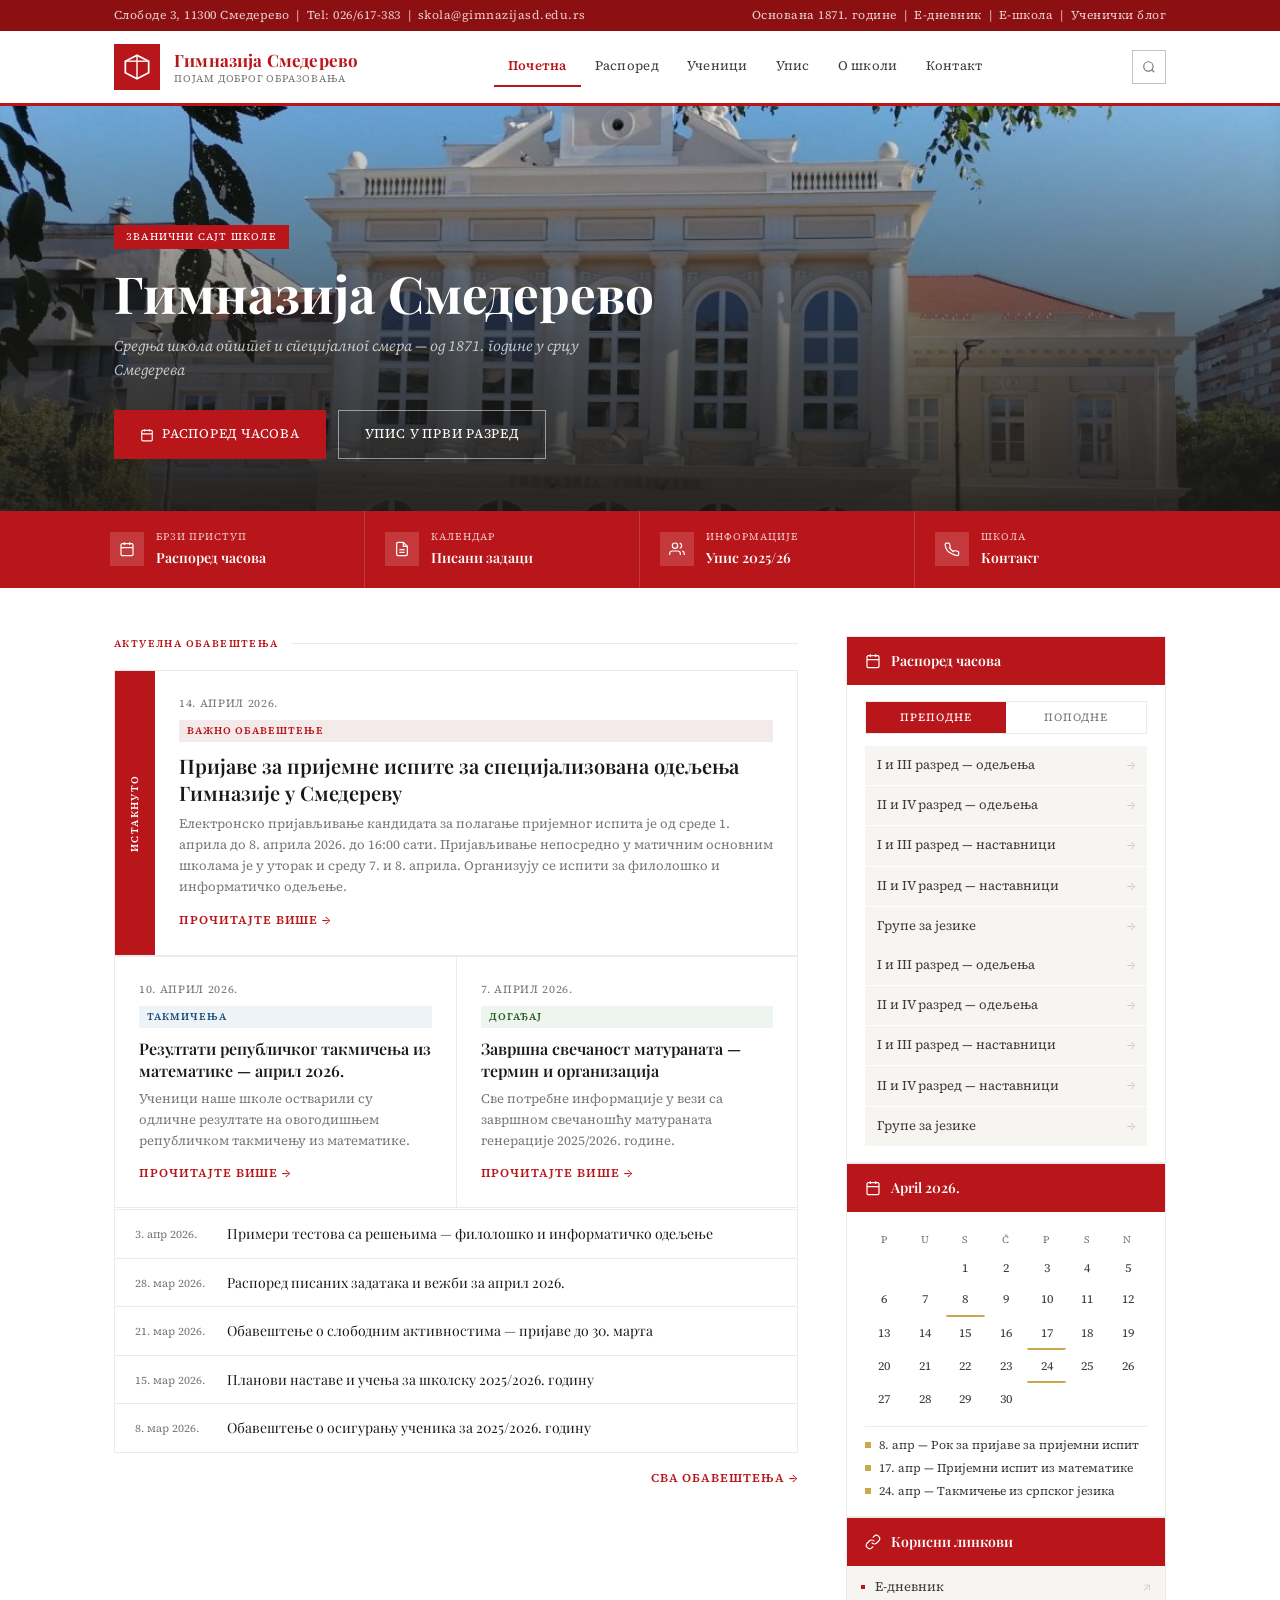
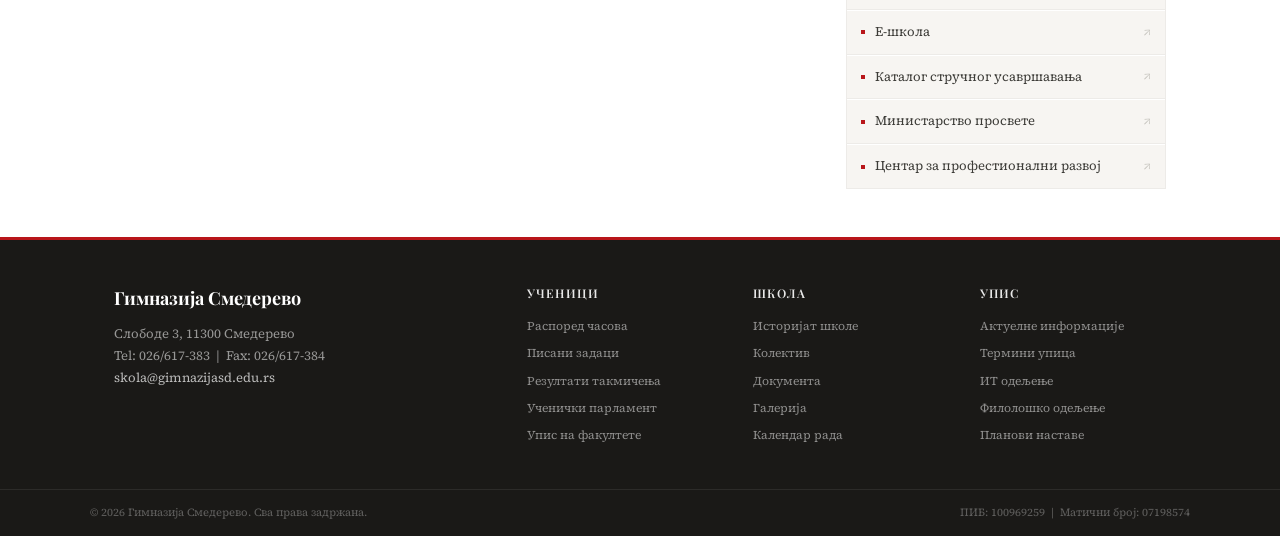
==== commit 5a90df7d: "Update founding year from 1874 to 1871" ====
--- a/index.html
+++ b/index.html
@@ -13,7 +13,7 @@
   <div class="top-strip">
     <div class="top-strip-inner">
       <span>Слободе 3, 11300 Смедерево &nbsp;|&nbsp; Tel: 026/617-383 &nbsp;|&nbsp; <a href="mailto:skola@gimnazijasd.edu.rs">skola@gimnazijasd.edu.rs</a></span>
-      <span>Основана 1874. године &nbsp;|&nbsp; <a href="https://www.ednevnik.rs" target="_blank">Е-дневник</a> &nbsp;|&nbsp; <a href="https://www.e-skola.rs" target="_blank">Е-школа</a> &nbsp;|&nbsp; <a href="https://ocimamladih.wixstudio.com/blog" target="_blank">Ученички блог</a></span>
+      <span>Основана 1871. године &nbsp;|&nbsp; <a href="https://www.ednevnik.rs" target="_blank">Е-дневник</a> &nbsp;|&nbsp; <a href="https://www.e-skola.rs" target="_blank">Е-школа</a> &nbsp;|&nbsp; <a href="https://ocimamladih.wixstudio.com/blog" target="_blank">Ученички блог</a></span>
     </div>
   </div>
 
@@ -77,7 +77,7 @@
     <div class="hero-content">
       <span class="hero-badge">Званични сајт школе</span>
       <h1 class="hero-title">Гимназија Смедерево</h1>
-      <p class="hero-sub">Средња школа општег и специјалног смера — од 1874. године у срцу Смедерева</p>
+      <p class="hero-sub">Средња школа општег и специјалног смера — од 1871. године у срцу Смедерева</p>
       <div class="hero-ctas">
         <a href="raspored.html" class="btn-primary">
           <svg width="14" height="14" viewBox="0 0 24 24" stroke="white" fill="none" stroke-width="2">
